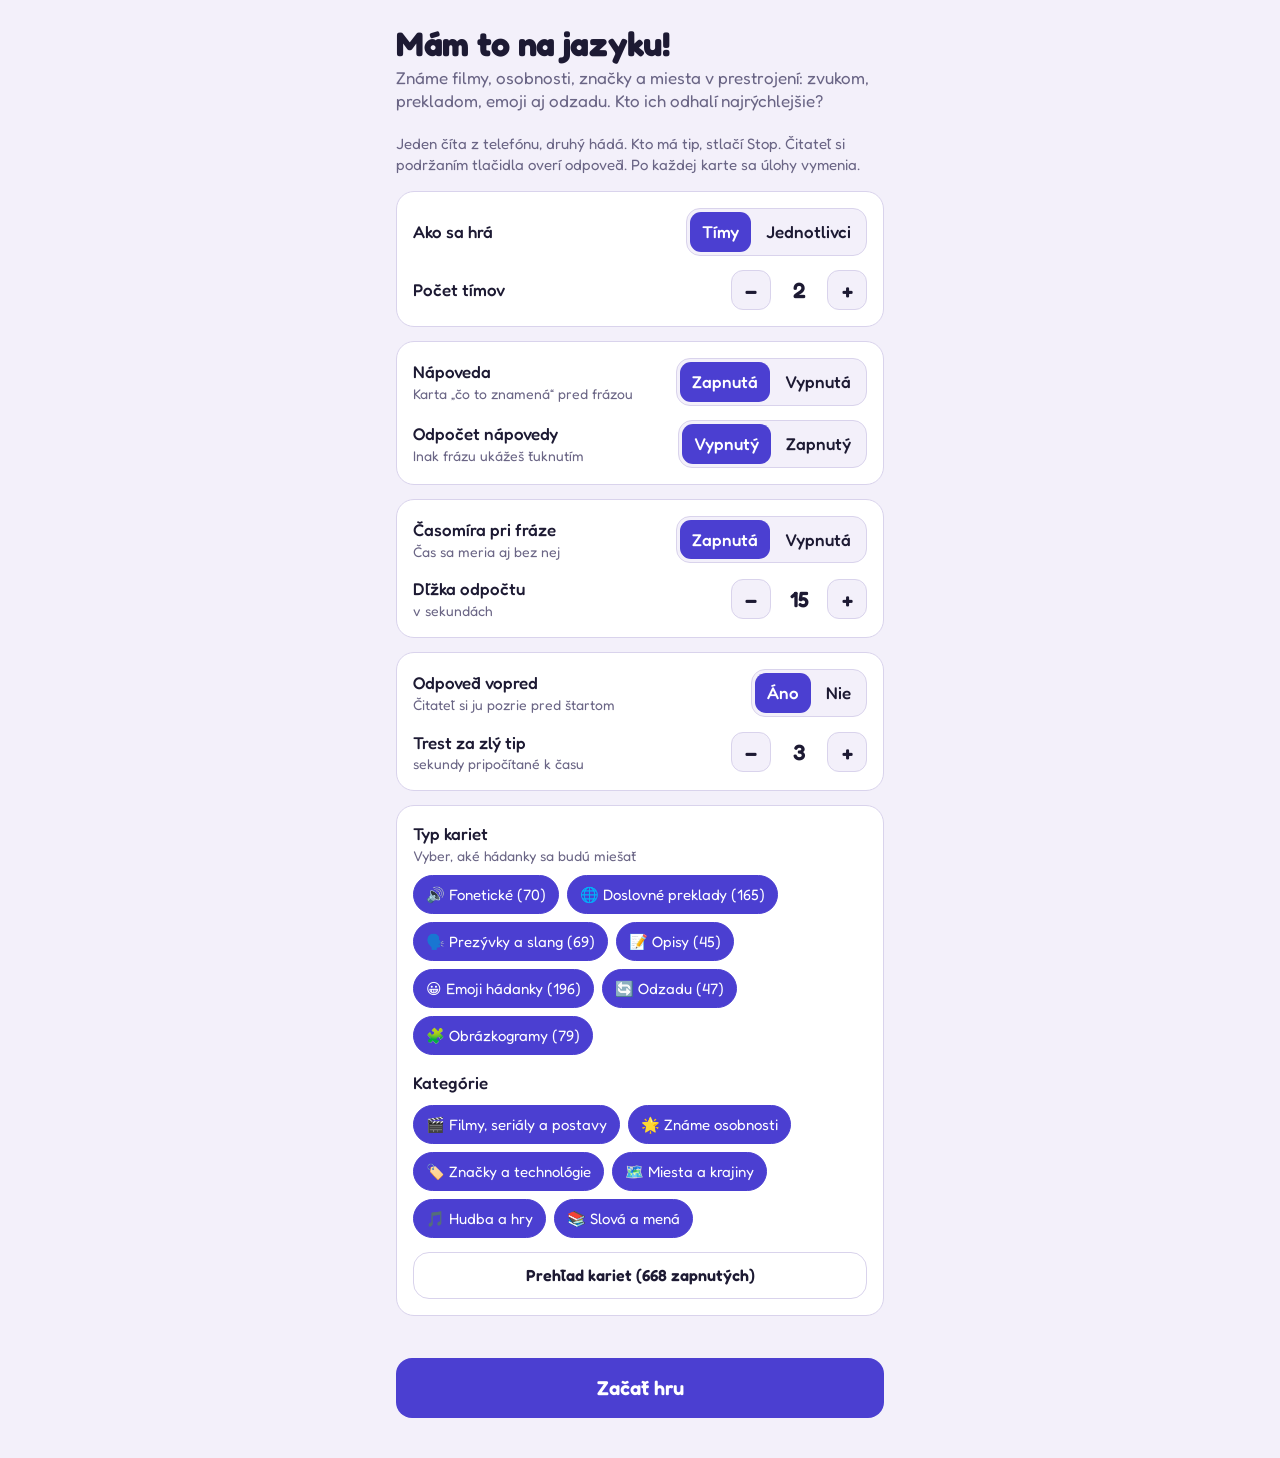
==== index.html @ cf9d7960 "feat: add Mám to na jazyku! party game" ====
<!DOCTYPE html>
<html lang="sk">
<head>
<meta charset="utf-8">
<meta name="viewport" content="width=device-width, initial-scale=1, viewport-fit=cover">
<title>Mám to na jazyku!</title>
<link href="https://fonts.googleapis.com/css2?family=Fredoka:wght@400;500;600;700&display=swap" rel="stylesheet">
<style>
:root{
  --bg:#f3f0fa; --fg:#1d1a33; --muted:#6a6585; --surface:#ffffff; --border:#d9d3ec;
  --accent:#4b3fd1; --accent-fg:#ffffff; --ok:#1fa65a; --bad:#d92d3a;
  --back:#1d1a3d; --hint:#3a4fd6; --phon:#ffd23f; --phon-fg:#2a2200;
  box-sizing:border-box;
  padding-top:env(safe-area-inset-top,0px);
  padding-bottom:env(safe-area-inset-bottom,0px);
  color-scheme:light;
}
@media (prefers-color-scheme: dark){
  :root:not([data-theme="light"]){
    --bg:#12101f; --fg:#efecfb; --muted:#9d97bd; --surface:#1d1a31; --border:#332f52;
    --accent:#8b80ff; --accent-fg:#12101f; --back:#2a2650;
    color-scheme:dark;
  }
}
:root[data-theme="dark"]{
  --bg:#12101f; --fg:#efecfb; --muted:#9d97bd; --surface:#1d1a31; --border:#332f52;
  --accent:#8b80ff; --accent-fg:#12101f; --back:#2a2650;
  color-scheme:dark;
}
html{scroll-padding-top:env(safe-area-inset-top,0px)}
*{box-sizing:border-box;-webkit-tap-highlight-color:transparent}
body{
  margin:0;background:var(--bg);color:var(--fg);
  font-family:"Fredoka","Nunito","Segoe UI",system-ui,-apple-system,sans-serif;
  font-size:17px;line-height:1.4;min-height:100vh;
}
.wrap{max-width:520px;margin:0 auto;padding:18px 16px 40px}
h1{font-size:34px;line-height:1.05;margin:8px 0 4px;font-weight:700;letter-spacing:-.01em}
h2{font-size:22px;margin:0 0 10px;font-weight:600}
p.lead{color:var(--muted);margin:0 0 20px}
.panel{background:var(--surface);border:1px solid var(--border);border-radius:18px;padding:16px;margin-bottom:14px}
.row{display:flex;align-items:center;justify-content:space-between;gap:12px}
.row + .row{margin-top:14px}
.lbl{font-weight:500}
.lbl small{display:block;color:var(--muted);font-weight:400;font-size:14px}
button{font:inherit;color:inherit;cursor:pointer;border:0;background:none}
button:focus-visible,input:focus-visible,select:focus-visible{outline:3px solid var(--accent);outline-offset:2px}
.seg{display:flex;background:var(--bg);border:1px solid var(--border);border-radius:14px;padding:3px;gap:3px;flex:0 0 auto}
.seg button{padding:8px 12px;border-radius:11px;font-weight:500}
.seg button.on{background:var(--accent);color:var(--accent-fg)}
.step{display:flex;align-items:center;gap:6px}
.step button{width:40px;height:40px;border-radius:12px;background:var(--bg);border:1px solid var(--border);font-size:22px;font-weight:600}
.step output{min-width:44px;text-align:center;font-size:22px;font-weight:600}
.chips{display:flex;flex-wrap:wrap;gap:8px;margin-top:10px}
.chip{padding:8px 12px;border-radius:999px;border:1.5px solid var(--border);font-size:15px;background:var(--bg)}
.chip.on{border-color:var(--accent);background:var(--accent);color:var(--accent-fg)}
.btn{display:block;width:100%;padding:16px;border-radius:16px;font-size:20px;font-weight:600;text-align:center}
.btn.primary{background:var(--accent);color:var(--accent-fg)}
.btn.ok{background:var(--ok);color:#fff}
.btn.ghost{background:var(--surface);border:1.5px solid var(--border)}
.btn.small{padding:11px;font-size:16px}
.btn[disabled]{opacity:.4;cursor:not-allowed}
.btn.hold{user-select:none;-webkit-user-select:none;-webkit-touch-callout:none;touch-action:none}
.btn.hold.down{background:var(--fg);color:var(--bg);border-color:var(--fg)}
.stack{display:grid;gap:10px}
.pair{display:grid;grid-template-columns:1fr 1fr;gap:10px}
.rules{color:var(--muted);font-size:15px;margin:0 0 16px}
.msg{color:var(--bad);text-align:center;font-size:15px;min-height:20px;margin:0 0 8px}

.dot{display:grid;place-items:center;border-radius:50%;color:#fff;font-weight:700;flex:0 0 auto}

/* Hra */
.topbar{display:flex;align-items:center;justify-content:space-between;margin-bottom:12px}
.topbar .count{color:var(--muted);font-weight:500}
.topbar .btns{display:flex;gap:8px}
.topbar .btns button,.topbar > button{padding:8px 14px;border-radius:12px;background:var(--surface);border:1px solid var(--border);font-weight:500;font-size:15px}

.turn{display:flex;align-items:center;justify-content:space-between;gap:12px;background:var(--surface);border:1px solid var(--border);border-radius:20px;padding:10px 16px 10px 10px;margin-bottom:12px}
.turn .side{display:flex;align-items:center;gap:12px}
.turn .side .dot{width:62px;height:62px;font-size:34px}
.turn .side .lab{font-size:22px;font-weight:700;line-height:1.1}
.turn .side.r{opacity:.9}
.turn .side.r .dot{width:38px;height:38px;font-size:20px}
.turn .side.r .lab{font-size:15px;font-weight:500;color:var(--muted)}

.stage{perspective:1200px;margin-bottom:14px}
.card{
  position:relative;min-height:340px;border-radius:26px;padding:22px 20px 20px;
  display:flex;flex-direction:column;justify-content:space-between;align-items:center;text-align:center;
  color:#fff;transition:transform .18s ease-in;transform:rotateY(0deg);
  box-shadow:0 14px 34px rgba(30,20,90,.28);user-select:none;-webkit-user-select:none;
}
.card.flipping{transform:rotateY(90deg)}
.card.c-back{background:radial-gradient(circle at 30% 20%,#3a3470 0,var(--back) 62%);cursor:pointer}
.card.c-prep,.card.c-judge{background:var(--back)}
.card.c-hint{background:var(--hint);cursor:pointer}
.card.c-phon{background:var(--phon);color:var(--phon-fg)}
.card.c-red{background:var(--bad)}
.card.c-green{background:var(--ok)}
.card .tag{font-size:16px;font-weight:500;opacity:.9;min-height:24px}
.card .pills{display:flex;flex-wrap:wrap;gap:6px;justify-content:center;margin-bottom:10px}
.card .cat{font-size:15px;font-weight:600;padding:5px 14px;border-radius:99px;background:rgba(255,255,255,.2)}
.card.c-phon .cat{background:rgba(0,0,0,.12)}
.card .cat:empty{display:none}
.card .mid{flex:1;display:flex;flex-direction:column;justify-content:center;gap:10px;width:100%}
.card .main{font-size:clamp(34px,10.5vw,52px);font-weight:700;line-height:1.08;overflow-wrap:anywhere}
.card .main.long{font-size:clamp(24px,7vw,32px);font-weight:600;line-height:1.2}
.card .main.q{font-size:110px;opacity:.5}
.card .sub{font-size:18px;opacity:.9}
.card .tm{width:100%;min-height:58px}
.card .tm .num{font-size:30px;font-weight:700;line-height:1}
.card .tm .bar{height:8px;border-radius:99px;background:rgba(255,255,255,.28);margin-top:8px;overflow:hidden}
.card.c-phon .tm .bar{background:rgba(0,0,0,.15)}
.card .tm .bar i{display:block;height:100%;width:100%;background:currentColor;border-radius:99px}

.peek{position:absolute;inset:0;border-radius:inherit;background:#0e0c1f;color:#fff;display:none;flex-direction:column;align-items:center;justify-content:center;gap:8px;padding:20px;pointer-events:none;z-index:2}
.peek.on{display:flex}
.peek small{opacity:.7;font-size:16px}
.peek b{font-size:clamp(34px,10vw,50px);line-height:1.1;overflow-wrap:anywhere}

.board{display:flex;gap:8px;overflow-x:auto;padding:4px 2px 10px;margin-top:10px}
.pc{flex:0 0 auto;min-width:82px;background:var(--surface);border:2px solid var(--border);border-radius:14px;padding:8px 10px;text-align:center}
.pc.now{border-color:var(--accent)}
.pc .dot{width:30px;height:30px;font-size:16px;margin:0 auto 4px}
.pc span{display:block;font-size:13px;color:var(--muted)}
.hintline{text-align:center;color:var(--muted);margin:0 0 4px;font-size:15px}
.toast{text-align:center;color:var(--muted);font-size:14px;min-height:20px}

/* Výsledky */
.rank{display:flex;align-items:center;gap:12px;padding:12px 0;border-top:1px solid var(--border)}
.rank:first-child{border-top:0}
.rank .pos{width:34px;font-size:24px;text-align:center}
.rank .dot{width:46px;height:46px;font-size:22px}
.rank .info{flex:1}
.rank .info b{font-size:20px}
.rank .info span{display:block;color:var(--muted);font-size:14px}
.rank .big{font-size:22px;font-weight:700}
.log{font-size:15px}
.log div{display:flex;justify-content:space-between;padding:7px 0;border-top:1px solid var(--border);gap:10px}
.log div:first-child{border-top:0}
.log em{font-style:normal;color:var(--muted)}
.empty{color:var(--muted);text-align:center;padding:10px 0}

/* Prehľad kariet */
.cat-h{font-size:19px;font-weight:600;margin:18px 0 8px}
.crow{display:flex;align-items:flex-start;gap:12px;background:var(--surface);border:1px solid var(--border);border-radius:14px;padding:10px 12px;margin-bottom:8px}
.crow.off{opacity:.5}
.crow input[type=checkbox]{width:22px;height:22px;margin-top:4px;accent-color:var(--accent);flex:0 0 auto}
.crow .txt{flex:1;min-width:0}
.crow .txt b{display:block;font-size:18px}
.crow .txt .ans{color:var(--accent);font-weight:600}
.crow .txt small{display:block;color:var(--muted);font-size:14px;line-height:1.3}
.crow .ed{padding:6px 10px;border-radius:10px;border:1px solid var(--border);font-size:14px;flex:0 0 auto}
.eform{flex:1;display:grid;gap:8px}
.eform label{font-size:13px;color:var(--muted);display:grid;gap:3px}
.eform input,.eform select{font:inherit;padding:9px 10px;border-radius:10px;border:1.5px solid var(--border);background:var(--bg);color:var(--fg);width:100%}
.eform .pair button{padding:10px;border-radius:12px;font-weight:600}
.eform .save{background:var(--accent);color:var(--accent-fg)}
.eform .cancel{background:var(--bg);border:1.5px solid var(--border)}

.hidden{display:none!important}
@media (prefers-reduced-motion: reduce){.card{transition:none}}
</style>
</head>
<body>
<div class="wrap">

<!-- NASTAVENIA -->
<section id="setup">
  <h1>Mám to na jazyku!</h1>
  <p class="lead">Známe filmy, osobnosti, značky a miesta v prestrojení: zvukom, prekladom, emoji aj odzadu. Kto ich odhalí najrýchlejšie?</p>
  <p class="rules">Jeden číta z telefónu, druhý hádá. Kto má tip, stlačí Stop. Čitateľ si podržaním tlačidla overí odpoveď. Po každej karte sa úlohy vymenia.</p>

  <div class="panel">
    <div class="row">
      <div class="lbl">Ako sa hrá</div>
      <div class="seg" id="modeSeg">
        <button data-mode="teams" class="on">Tímy</button>
        <button data-mode="solo">Jednotlivci</button>
      </div>
    </div>
    <div class="row">
      <div class="lbl" id="countLbl">Počet tímov</div>
      <div class="step" data-key="n" data-min="2" data-max="12" data-inc="1">
        <button type="button" data-d="-1" aria-label="Menej">−</button><output>2</output><button type="button" data-d="1" aria-label="Viac">+</button>
      </div>
    </div>
  </div>

  <div class="panel">
    <div class="row">
      <div class="lbl">Nápoveda<small>Karta „čo to znamená“ pred frázou</small></div>
      <div class="seg" id="hintsSeg">
        <button data-v="1">Zapnutá</button>
        <button data-v="0">Vypnutá</button>
      </div>
    </div>
    <div class="row" id="hintTimerRow">
      <div class="lbl">Odpočet nápovedy<small>Inak frázu ukážeš ťuknutím</small></div>
      <div class="seg" id="hintSeg">
        <button data-v="0">Vypnutý</button>
        <button data-v="1">Zapnutý</button>
      </div>
    </div>
    <div class="row" id="t1row">
      <div class="lbl">Trvanie nápovedy<small>v sekundách</small></div>
      <div class="step" data-key="t1" data-min="3" data-max="60" data-inc="1">
        <button type="button" data-d="-1" aria-label="Menej">−</button><output>8</output><button type="button" data-d="1" aria-label="Viac">+</button>
      </div>
    </div>
  </div>

  <div class="panel">
    <div class="row">
      <div class="lbl">Časomíra pri fráze<small>Čas sa meria aj bez nej</small></div>
      <div class="seg" id="timerSeg">
        <button data-v="1">Zapnutá</button>
        <button data-v="0">Vypnutá</button>
      </div>
    </div>
    <div class="row" id="t2row">
      <div class="lbl">Dĺžka odpočtu<small>v sekundách</small></div>
      <div class="step" data-key="t2" data-min="3" data-max="90" data-inc="1">
        <button type="button" data-d="-1" aria-label="Menej">−</button><output>15</output><button type="button" data-d="1" aria-label="Viac">+</button>
      </div>
    </div>
  </div>

  <div class="panel">
    <div class="row">
      <div class="lbl">Odpoveď vopred<small>Čitateľ si ju pozrie pred štartom</small></div>
      <div class="seg" id="prevSeg">
        <button data-v="1">Áno</button>
        <button data-v="0">Nie</button>
      </div>
    </div>
    <div class="row">
      <div class="lbl">Trest za zlý tip<small>sekundy pripočítané k času</small></div>
      <div class="step" data-key="pen" data-min="0" data-max="30" data-inc="1">
        <button type="button" data-d="-1" aria-label="Menej">−</button><output>3</output><button type="button" data-d="1" aria-label="Viac">+</button>
      </div>
    </div>
  </div>

  <div class="panel">
    <div class="lbl">Typ kariet<small>Vyber, aké hádanky sa budú miešať</small></div>
    <div class="chips" id="typeChips"></div>
    <div class="lbl" style="margin-top:16px">Kategórie</div>
    <div class="chips" id="catChips"></div>
    <button class="btn ghost small" id="cardsBtn" style="margin-top:14px">Prehľad kariet</button>
  </div>

  <p class="msg" id="startMsg"></p>
  <div class="stack">
    <button class="btn primary" id="startBtn">Začať hru</button>
    <button class="btn ghost hidden" id="resumeBtn">Pokračovať v rozohranej hre</button>
  </div>
</section>

<!-- PREHĽAD KARIET -->
<section id="cards" class="hidden">
  <div class="topbar">
    <h1 style="font-size:30px;margin:0">Karty</h1>
    <button id="cardsBack">Hotovo</button>
  </div>
  <p class="lead" id="cardsLead" style="margin-bottom:12px"></p>
  <div class="pair" style="margin-bottom:6px">
    <button class="btn ghost small" id="allOn">Zapnúť všetky</button>
    <button class="btn ghost small" id="addCard">+ Pridať vlastnú kartu</button>
  </div>
  <button class="btn ghost small hidden" id="restoreBtn" style="margin-bottom:6px">Obnoviť odstránené karty</button>
  <div id="cardList"></div>
</section>

<!-- HRA -->
<section id="game" class="hidden">
  <div class="topbar">
    <div class="count" id="roundCount">Karta 1</div>
    <div class="btns">
      <button id="scoreBtn">Skóre</button>
      <button id="endBtn">Koniec hry</button>
    </div>
  </div>

  <div class="turn" id="turn">
    <div class="side"><div class="dot" id="turnDot">1</div><div class="lab" id="turnLab">Hádá</div></div>
    <div class="side r"><div class="lab" id="readLab">Číta</div><div class="dot" id="readDot">2</div></div>
  </div>

  <div class="stage">
    <div class="card c-back" id="card" role="button" tabindex="0" aria-live="polite">
      <div class="pills"><div class="cat" id="cat"></div><div class="cat" id="typ"></div><div class="cat" id="lng"></div></div>
      <div class="tag" id="tag"></div>
      <div class="mid"><div class="main" id="main"></div><div class="sub" id="sub"></div></div>
      <div class="tm" id="tm"><div class="num" id="num"></div><div class="bar"><i id="bar"></i></div></div>
      <div class="peek" id="peek"><small>Správna odpoveď</small><b id="peekText"></b></div>
    </div>
  </div>
  <div id="actions" class="stack"></div>
  <div class="toast" id="toast"></div>
  <div class="board" id="board"></div>
</section>

<!-- VÝSLEDKY -->
<section id="results" class="hidden">
  <h1>Výsledky</h1>
  <p class="lead" id="resLead"></p>
  <div class="panel">
    <div class="row" style="margin-bottom:6px">
      <div class="lbl">Poradie podľa</div>
      <div class="seg" id="rankSeg">
        <button data-r="best" class="on">Najlepší čas</button>
        <button data-r="count">Počet</button>
      </div>
    </div>
    <div id="rankList"></div>
  </div>
  <div class="panel">
    <h2>Všetky pokusy</h2>
    <div class="log" id="log"></div>
  </div>
  <div class="stack">
    <button class="btn primary" id="backBtn">Späť do hry</button>
    <button class="btn ghost" id="newBtn">Nová hra</button>
  </div>
</section>

</div>

<script>
(function(){
"use strict";

var CATS = [
  {id:"film", name:"🎬 Filmy, seriály a postavy"},
  {id:"osob", name:"🌟 Známe osobnosti"},
  {id:"znac", name:"🏷️ Značky a technológie"},
  {id:"mies", name:"🗺️ Miesta a krajiny"},
  {id:"hud", name:"🎵 Hudba a hry"},
  {id:"slov", name:"📚 Slová a mená"}
];

var TYPES = [
  {id:"fon", icon:"🔊", name:"Fonetické", tag:"Čítaj nahlas, rýchlo za sebou", hintTag:"Čo to znamená"},
  {id:"pre", icon:"🌐", name:"Doslovné preklady", tag:"Doslovný preklad. Aký je originál?", hintTag:"Nápoveda"},
  {id:"sla", icon:"🗣️", name:"Prezývky a slang", tag:"Prezývka alebo slang. Kto alebo čo to je?", hintTag:"Nápoveda"},
  {id:"opi", icon:"📝", name:"Opisy", tag:"Opis. O čom je reč?", hintTag:"Nápoveda"},
  {id:"emo", icon:"😀", name:"Emoji hádanky", tag:"Emoji hádanka. Opíš ich alebo ukáž.", hintTag:"Nápoveda"},
  {id:"rev", icon:"🔄", name:"Odzadu", tag:"Napísané odzadu. Prečítaj to nahlas.", hintTag:"Nápoveda"},
  {id:"reb", icon:"🧩", name:"Obrázkogramy", tag:"Obrázkogram. Poskladaj slovo z obrázkov a písmen.", hintTag:"Nápoveda"}
];
var TYPE_MIX_TAG = "Čítaj nahlas. Zvuk alebo preklad?";
function typeOf(id){ return TYPES.filter(function(t){return t.id===id;})[0]; }
function normTy(a){
  var r = (a||[]).filter(function(id){ return !!typeOf(id); });
  return r.length ? r : ["fon"];
}

var CARDS = [
  {c:"film", p:"Ďura, syr, párky!", h:"Výkrik na Juraja, aby si vzal raňajky.", a:"Jurassic Park"},
  {c:"film", p:"Dedo pľul", h:"Konštatovanie o neslušnom dedkovi.", a:"Deadpool"},
  {c:"film", p:"Chorý pot, hej?", h:"Keď niekto na tréningu znie a vyzerá veľmi zle.", a:"Harry Potter"},
  {c:"film", p:"Starý voz", h:"Ojazdené auto.", a:"Star Wars"},
  {c:"film", p:"Z Kuby, dnu!", h:"Pokyn na colnici pre tovar z Havany.", a:"Scooby-Doo"},
  {c:"film", p:"Termín na to", h:"Keď si musíš nájsť čas v kalendári.", a:"Terminátor"},
  {c:"film", p:"Gejm, ov trón!", h:"Trón, ktorý patrí hráčovi videohier.", a:"Game of Thrones"},
  {c:"film", p:"Doktor, hú!", h:"Lekár, ktorý húka ako sova.", a:"Doctor Who"},
  {c:"osob", p:"Brat pýta", h:"Keď súrodenec žiada peniaze.", a:"Brad Pitt"},
  {c:"osob", p:"Brus, vylis!", h:"Rozkaz v dielni – najprv to zbrús a potom vylisuj.", a:"Bruce Willis"},
  {c:"osob", p:"Kde, tie, pery?", h:"Znepokojená otázka plastického chirurga.", a:"Katy Perry"},
  {c:"osob", p:"Maj kel, džem, sen!", h:"Bizarné ranné prianie.", a:"Michael Jackson"},
  {c:"osob", p:"Lej, ty, gága!", h:"Keď kážeš nalievať, kým ti do toho gága hus.", a:"Lady Gaga"},
  {c:"osob", p:"Šak, noríš!", h:"Hovorové povzbudenie pre potápača.", a:"Chuck Norris"},
  {c:"osob", p:"Jed, šírim!", h:"Zloduch v komikse oznamuje svoj plán.", a:"Ed Sheeran"},
  {c:"osob", p:"Mrak, cukor, breh!", h:"Náhodný zhluk slov o počasí a sladkostiach pri vode.", a:"Mark Zuckerberg"},
  {c:"osob", p:"Tom, krúž!", h:"Rozkaz Tomovi, aby krúžil dookola.", a:"Tom Cruise"},
  {c:"osob", p:"Džim, kari!", h:"Džim varí indické korenie.", a:"Jim Carrey"},
  {c:"osob", p:"Dávid, bek, kam?", h:"Otázka na obrancu Dávida, kam to ide.", a:"David Beckham"},
  {c:"osob", p:"Margo, robí!", h:"Konštatovanie, že Margo niečo robí.", a:"Margot Robbie"},
  {c:"osob", p:"Džejson, štátem!", h:"Džejson vládne celým štátom.", a:"Jason Statham"},
  {c:"osob", p:"Vin, dízl!", h:"Víno zmiešané s naftou.", a:"Vin Diesel"},
  {c:"osob", p:"Húpi, gold, berg!", h:"Skákanie na zlatom kopci.", a:"Whoopi Goldberg"},
  {c:"znac", p:"Iný sto gram", h:"Keď si v lahôdkach pýtaš inú salámu.", a:"Instagram"},
  {c:"znac", p:"Juj, dub!", h:"Zľaknutie sa stromu v lese.", a:"YouTube"},
  {c:"mies", p:"Maja, my!", h:"Výkrik na kamarátku Maju, že sme tu.", a:"Miami"},
  {c:"znac", p:"Voz, cap!", h:"Absurdný prepravný prostriedok na dedine.", a:"WhatsApp"},
  {c:"znac", p:"Vôl, ti, znie!", h:"Gazda upozorňuje na zvuky z maštale.", a:"Walt Disney"},
  {c:"mies", p:"Los, ten, žehlí!", h:"Zviera s parohmi vykonáva domáce práce.", a:"Los Angeles"},
  {c:"znac", p:"Blud, tu!", h:"Konštatovanie, že niekto hovorí nezmysel.", a:"Bluetooth"},
  {c:"znac", p:"Rieď, bôľ!", h:"Archaická rada z lekárne.", a:"Red Bull"},
  {c:"znac", p:"To je tá!", h:"Nadšené zvolanie, keď nájdeš správnu vec.", a:"Toyota"},
  {c:"mies", p:"Vlas, vegán!", h:"Keď upozorníš vegetariána, že má niečo na svetri.", a:"Las Vegas"},
  {c:"znac", p:"Bu, gaťi!", h:"Strašenie niekoho v spodnom prádle.", a:"Bugatti"},
  {c:"znac", p:"Adi, dás!", h:"Otázka na Adiho, či ti niečo dá.", a:"Adidas"},
  {c:"znac", p:"Ema, zón!", h:"Výkrik na Emu, aby sa vrátila do zóny.", a:"Amazon"},
  {c:"znac", p:"Aú, di!", h:"Výkrik bolesti a oslovenie Di.", a:"Audi"},
  {c:"mies", p:"Teks, as!", h:"Kovbojské eso v rukáve.", a:"Texas"},
  {c:"mies", p:"Bruk, lin!", h:"Dlažobná kocka a sladkovodná ryba.", a:"Brooklyn"},
  {c:"znac", p:"Nu, tela!", h:"Povzbudenie pre telo, aby sa pohlo.", a:"Nutella"},
  {c:"znac", p:"Nes, kafé!", h:"Rozkaz priniesť kávu.", a:"Nescafé"},
  {c:"znac", p:"Star, baks!", h:"Slávna hviezda žiada slangové peniaze.", a:"Starbucks"},
  {c:"znac", p:"Hjun, daj!", h:"Rozkaz pre Hjuna, aby niečo podal.", a:"Hyundai"},
  {c:"znac", p:"Disk, kord!", h:"Počítačový disk a krátky meč.", a:"Discord"},
  {c:"znac", p:"Fero, rošé!", h:"Fero si dáva ružové víno.", a:"Ferrero Rocher"},
  {c:"mies", p:"Ken, taký!", h:"Charakteristika Barbiinho priateľa.", a:"Kentucky"},
  {c:"mies", p:"Ten, nesí!", h:"Ukazuješ na človeka, ktorý niečo nesie.", a:"Tennessee"},
  {c:"mies", p:"Ala, bama!", h:"Výkrik na Alu a zvuk nárazu.", a:"Alabama"},
  {c:"mies", p:"Kolo, rádo!", h:"Točíš kolo a robíš to rád.", a:"Colorado"},
  {c:"mies", p:"Ne, vada!", h:"Uisťuješ niekoho: chyba (vada) to nie je.", a:"Nevada"},

  {c:"film", ty:["fon","pre"], p:"Staré gate!", h:"Stará brána, napoly po slovensky a napoly po anglicky.", a:"Stargate"},

  {c:"film", p:"Ex, men!", h:"Takto sa hovorí bývalým mužom.", a:"X-Men"},

  {c:"film", p:"Kasa, de, papel!", h:"Pokladňa z papiera.", a:"La Casa de Papel"},

  {c:"film", p:"Inšpekcia!", h:"Kontrola, ktorú robí inšpektor.", a:"Inception"},

  {c:"film", p:"Vy, plaš!", h:"Rozkaz, aby si niekoho vyplašil.", a:"Whiplash"},

  {c:"osob", p:"Hjú, grant!", h:"Výkrik prekvapenia a finančná podpora.", a:"Hugh Grant"},

  {c:"osob", p:"Kris, rok!", h:"Dýka, ktorá trvá celý rok.", a:"Chris Rock"},

  {c:"osob", p:"Džoni, keš!", h:"Džoni platí v hotovosti.", a:"Johnny Cash"},

  {c:"osob", p:"Ema, stoň!", h:"Rozkaz Eme, aby hlasno stonala.", a:"Emma Stone"},

  {c:"znac", p:"Mak, buk!", h:"Kvet a strom: mak a buk.", a:"MacBook"},

  {c:"znac", p:"Kit, kat!", h:"Tmel a popravca.", a:"KitKat"},

  {c:"znac", ty:["fon","pre"], p:"Rytier, šport!", h:"Rytier, ktorý rád športuje.", a:"Ritter Sport"},

  {c:"znac", ty:["fon","pre"], p:"Staré, link!", h:"Starý odkaz na webe.", a:"Starlink"},

  {c:"mies", p:"Miko, nos!", h:"Nos kamaráta Mika.", a:"Mykonos"},

  {c:"mies", p:"Naj, robí!", h:"Ten najlepší to robí.", a:"Nairobi"},

  {c:"hud", p:"Gang, nám, štýl!", h:"Banda nám dáva štýl.", a:"Gangnam Style"},

  {c:"hud", p:"Depeš, mód!", h:"Telegram v určitom režime.", a:"Depeche Mode"},

  {c:"hud", p:"Led, zepelín!", h:"Zamrznutá vzducholoď.", a:"Led Zeppelin"},

  {c:"hud", p:"Máš, efekt!", h:"Konštatovanie, že máš silný účinok.", a:"Mass Effect"},

  {c:"hud", p:"Skaj, rím!", h:"Umelá koža, ktorá sa rýmuje.", a:"Skyrim"},

  {c:"film", t:"t", p:"Netopierí muž", h:"Hrdina v plášti, ktorý chráni Gotham.", a:"Batman"},
  {c:"film", t:"t", p:"Pavúčí muž", h:"Hrdina v červenomodrom obleku z New Yorku.", a:"Spider-Man"},
  {c:"film", t:"t", p:"Mravčí muž", h:"Marvel hrdina, ktorý sa vie zmenšiť.", a:"Ant-Man"},
  {c:"film", t:"t", p:"Mŕtvy bazén", h:"Zhovorčivý antihrdina v červenom.", a:"Deadpool"},
  {c:"film", t:"t", p:"Rosomák", h:"Mutant s pazúrmi z adamantia.", a:"Wolverine"},
  {c:"film", t:"t", p:"Zelený lampáš", h:"Hrdina z DC s prsteňom sily.", a:"Green Lantern"},
  {c:"film", t:"t", p:"Doktor Čudák", h:"Čarodejník z Marvelu.", a:"Doctor Strange"},
  {c:"film", t:"t", p:"Harry Hrnčiar", h:"Čarodejnícky chlapec s jazvou.", a:"Harry Potter"},
  {c:"film", t:"t", p:"Čmeliak", h:"Riaditeľ školy čarodejníctva.", a:"Dumbledore"},
  {c:"film", t:"t", p:"Žolík", h:"Zloduch z Gothamu s nalíčeným úsmevom.", a:"Joker"},
  {c:"film", t:"t", p:"Matica", h:"Film s červenou a modrou tabletkou.", a:"Matrix"},
  {c:"film", t:"t", p:"Čierne zrkadlo", h:"Seriál o temnej strane technológií.", a:"Black Mirror"},
  {c:"film", t:"t", p:"Cudzie veci", h:"Seriál o dievčati Eleven a mestečku Hawkins.", a:"Stranger Things"},
  {c:"film", t:"t", p:"Chodiaci mŕtvi", h:"Seriál o zombie apokalypse.", a:"The Walking Dead"},
  {c:"film", t:"t", p:"Oranžová je nová čierna", h:"Seriál zo ženskej väznice.", a:"Orange Is the New Black"},
  {c:"film", t:"t", p:"Radšej zavolaj Saulovi", h:"Seriál o právnikovi z Albuquerque.", a:"Better Call Saul"},
  {c:"film", t:"t", p:"Obleky", h:"Seriál o právnikoch v New Yorku.", a:"Suits"},
  {c:"film", t:"t", p:"Západný svet", h:"Seriál o robotoch v zábavnom parku.", a:"Westworld"},
  {c:"film", t:"t", p:"Domovina", h:"Špionážny seriál s Carrie.", a:"Homeland"},
  {c:"film", t:"t", p:"Kalmárova hra", h:"Kórejský seriál o hre o život.", a:"Squid Game"},
  {c:"film", t:"t", p:"Dom z kariet", h:"Politický seriál s Kevinom Spaceym.", a:"House of Cards"},
  {c:"film", t:"t", p:"Pán Robot", h:"Seriál o hackerovi.", a:"Mr. Robot"},
  {c:"film", t:"t", p:"Zomri tvrdo", h:"Akčná klasika s Bruceom Willisom.", a:"Die Hard"},
  {c:"film", t:"t", p:"Zabi Billa", h:"Tarantinova pomsta nevesty.", a:"Kill Bill"},
  {c:"film", t:"t", p:"Neslávni bastardi", h:"Tarantinova vojnová komédia.", a:"Inglourious Basterds"},
  {c:"film", t:"t", p:"Psy z nádrže", h:"Tarantinov debut o lupičoch.", a:"Reservoir Dogs"},
  {c:"film", t:"t", p:"Zlatý prst", h:"Bondovka so Seanom Connerym.", a:"Goldfinger"},
  {c:"film", t:"t", p:"Kráľovské kasíno", h:"Bondovka s pokrovou hrou.", a:"Casino Royale"},
  {c:"film", t:"t", p:"Pád z oblohy", h:"Bondovka s titulnou piesňou od Adele.", a:"Skyfall"},
  {c:"film", t:"t", p:"Špinavý tanec", h:"Romantický film o tanci v lete 1963.", a:"Dirty Dancing"},
  {c:"film", t:"t", p:"Statočné srdce", h:"Mel Gibson ako škótsky bojovník.", a:"Braveheart"},
  {c:"film", t:"t", p:"Hviezdna cesta", h:"Sci-fi s Kirkom a Spockom.", a:"Star Trek"},

  {c:"osob", t:"t", p:"Ema Kameň", h:"Herečka, ktorá hrala Cruellu.", a:"Emma Stone"},
  {c:"osob", t:"t", p:"Krajčír Rýchly", h:"Speváčka s turné Eras Tour.", a:"Taylor Swift"},
  {c:"osob", t:"t", p:"Kocka ľadu", h:"Raper pôvodom z N.W.A.", a:"Ice Cube"},
  {c:"osob", t:"t", p:"Vanilkový ľad", h:"Raper s hitom Ice Ice Baby.", a:"Vanilla Ice"},
  {c:"osob", t:"t", p:"Žihadlo", h:"Spevák, bývalý frontman skupiny The Police.", a:"Sting"},
  {c:"osob", t:"t", p:"Mäsový bochník", h:"Rockový spevák z Bat Out of Hell.", a:"Meat Loaf"},
  {c:"osob", t:"t", p:"Will Kováč", h:"Herec z filmu Muži v čiernom.", a:"Will Smith"},
  {c:"osob", t:"t", p:"Harrison Brod", h:"Herec, ktorý hral Indianu Jonesa.", a:"Harrison Ford"},
  {c:"osob", t:"t", p:"Gerard Komorník", h:"Herec, ktorý kričal „Toto je Sparta!“", a:"Gerard Butler"},
  {c:"osob", t:"t", p:"Kevin Slanina", h:"Herec z filmu Footloose.", a:"Kevin Bacon"},
  {c:"osob", t:"t", p:"Halle Bobuľa", h:"Herečka, ktorá hrala Catwoman.", a:"Halle Berry"},
  {c:"osob", t:"t", p:"Bradley Debnár", h:"Herec z Kocoviny vo Vegas.", a:"Bradley Cooper"},
  {c:"osob", t:"t", p:"Ryan Húsatko", h:"Herec z filmu La La Land.", a:"Ryan Gosling"},
  {c:"osob", t:"t", p:"Šon Fazuľa", h:"Herec, ktorý hral Boromira.", a:"Sean Bean"},
  {c:"osob", t:"t", p:"Elijah Les", h:"Herec, ktorý hral Froda.", a:"Elijah Wood"},
  {c:"osob", t:"t", p:"Mark Dva", h:"Autor Toma Sawyera.", a:"Mark Twain"},
  {c:"osob", t:"t", p:"Freddie Ortuť", h:"Spevák skupiny Queen.", a:"Freddie Mercury"},
  {c:"osob", t:"t", p:"Ariana Veľká", h:"Speváčka s vysokým copom.", a:"Ariana Grande"},
  {c:"osob", t:"t", p:"Steve Práce", h:"Zakladateľ Applu.", a:"Steve Jobs"},
  {c:"osob", t:"t", p:"Bill Brány", h:"Zakladateľ Microsoftu.", a:"Bill Gates"},
  {c:"osob", t:"t", p:"Mark Cukrový vrch", h:"Zakladateľ Facebooku.", a:"Mark Zuckerberg"},
  {c:"osob", t:"t", p:"Elon Pižmo", h:"Šéf Tesly a SpaceX.", a:"Elon Musk"},
  {c:"osob", t:"t", p:"Larry Strana", h:"Spoluzakladateľ Googlu.", a:"Larry Page"},
  {c:"osob", t:"t", p:"Tim Kuchár", h:"Šéf Applu po Jobsovi.", a:"Tim Cook"},
  {c:"osob", t:"t", p:"Tiger Lesy", h:"Golfista, ktorý vyhral množstvo majstrovstiev.", a:"Tiger Woods"},
  {c:"osob", t:"t", p:"Usain Skrutka", h:"Najrýchlejší šprintér sveta.", a:"Usain Bolt"},
  {c:"osob", t:"t", p:"Trasúci kopijou", h:"Autor Hamleta.", a:"William Shakespeare"},
  {c:"osob", t:"t", p:"Justin Drevené jazero", h:"Spevák, bývalý člen skupiny NSYNC.", a:"Justin Timberlake"},

  {c:"znac", t:"t", p:"Hviezdny odkaz", h:"Satelitný internet od SpaceX.", a:"Starlink"},
  {c:"znac", t:"t", p:"Modrý zub", h:"Bezdrôtová technológia na slúchadlá.", a:"Bluetooth"},
  {c:"znac", t:"t", p:"Kniha tvárí", h:"Sociálna sieť od Marka Zuckerberga.", a:"Facebook"},
  {c:"znac", t:"t", p:"Čvirikanie", h:"Sociálna sieť s krátkymi príspevkami.", a:"Twitter"},
  {c:"znac", t:"t", p:"Okná", h:"Operačný systém od Microsoftu.", a:"Windows"},
  {c:"znac", t:"t", p:"Mikromäkký", h:"Softvérový gigant z Redmondu.", a:"Microsoft"},
  {c:"znac", t:"t", p:"Silný bod", h:"Program na prezentácie.", a:"PowerPoint"},
  {c:"znac", t:"t", p:"Výhľad", h:"E-mailový klient od Microsoftu.", a:"Outlook"},
  {c:"znac", t:"t", p:"Ohnivá líška", h:"Webový prehliadač.", a:"Firefox"},
  {c:"znac", t:"t", p:"Čierna ostružina", h:"Mobil s fyzickou klávesnicou.", a:"BlackBerry"},
  {c:"znac", t:"t", p:"Pusti škatuľu", h:"Cloudové úložisko.", a:"Dropbox"},
  {c:"znac", t:"t", p:"Rýchla encyklopédia", h:"Voľná internetová encyklopédia.", a:"Wikipedia"},
  {c:"znac", t:"t", p:"Pripni záujem", h:"Sieť s nástenkami nápadov.", a:"Pinterest"},
  {c:"znac", t:"t", p:"Nafukovacia posteľ a raňajky", h:"Platforma na prenájom ubytovania.", a:"Airbnb"},
  {c:"znac", t:"t", p:"Tri hviezdy", h:"Kórejský výrobca telefónov.", a:"Samsung"},
  {c:"znac", t:"t", p:"Tri diamanty", h:"Japonský koncern, autá aj elektronika.", a:"Mitsubishi"},
  {c:"znac", t:"t", p:"Ľudové auto", h:"Nemecká automobilka.", a:"Volkswagen"},
  {c:"znac", t:"t", p:"Škriatok", h:"Citrónová limonáda.", a:"Sprite"},
  {c:"znac", t:"t", p:"Horská rosa", h:"Zelený sýtený nápoj.", a:"Mountain Dew"},
  {c:"znac", t:"t", p:"Doktor Korenie", h:"Americký sýtený nápoj.", a:"Dr Pepper"},
  {c:"znac", t:"t", p:"Kuželky", h:"Farebné žuvacie cukríky.", a:"Skittles"},
  {c:"znac", t:"t", p:"Kráľ hamburgerov", h:"Reťazec rýchleho občerstvenia.", a:"Burger King"},
  {c:"znac", t:"t", p:"Chata s pizzou", h:"Reťazec pizzérií.", a:"Pizza Hut"},
  {c:"znac", t:"t", p:"Kentucky vyprážané kura", h:"Reťazec s kuracími krídelkami.", a:"KFC"},
  {c:"znac", t:"t", p:"Zlaté oblúky", h:"Žlté M na reštauráciách.", a:"McDonald's"},

  {c:"hud", t:"t", p:"Valiace sa kamene", h:"Kapela s Mickom Jaggerom.", a:"Rolling Stones"},
  {c:"hud", t:"t", p:"Chrobáky", h:"Kapela z Liverpoolu.", a:"The Beatles"},
  {c:"hud", t:"t", p:"Zbrane a ruže", h:"Rocková kapela s Axlom Roseom.", a:"Guns N' Roses"},
  {c:"hud", t:"t", p:"Zelený deň", h:"Punková kapela z Kalifornie.", a:"Green Day"},
  {c:"hud", t:"t", p:"Železná panna", h:"Heavy metalová kapela s maskotom Eddiem.", a:"Iron Maiden"},
  {c:"hud", t:"t", p:"Hlboká fialová", h:"Rocková kapela s hitom Smoke on the Water.", a:"Deep Purple"},
  {c:"hud", t:"t", p:"Predstav si draky", h:"Kapela s hitom Believer.", a:"Imagine Dragons"},
  {c:"hud", t:"t", p:"Arktické opice", h:"Britská indie kapela.", a:"Arctic Monkeys"},
  {c:"hud", t:"t", p:"Červené pálivé čili papričky", h:"Kapela s Anthonym Kiedisom.", a:"Red Hot Chili Peppers"},
  {c:"hud", t:"t", p:"Gaštanová päťka", h:"Kapela Adama Levinea.", a:"Maroon 5"},
  {c:"hud", t:"t", p:"Elektráreň", h:"Nemecká priekopnícka elektronická skupina.", a:"Kraftwerk"},
  {c:"hud", t:"t", p:"Tresk!", h:"Duo George Michael a Andrew Ridgeley.", a:"Wham!"},
  {c:"hud", t:"t", p:"Studená hra", h:"Kapela Chrisa Martina.", a:"Coldplay"},
  {c:"hud", t:"t", p:"Baníkovo remeslo", h:"Kockatá hra o ťažbe a stavaní.", a:"Minecraft"},
  {c:"hud", t:"t", p:"Medzi nami", h:"Hra o podvodníkovi na vesmírnej lodi.", a:"Among Us"},
  {c:"hud", t:"t", p:"Nočná pevnosť", h:"Battle royale s tancovaním a stavaním.", a:"Fortnite"},
  {c:"hud", t:"t", p:"Polčas rozpadu", h:"Hra s Gordonom Freemanom a páčidlom.", a:"Half-Life"},
  {c:"hud", t:"t", p:"Protiúder", h:"Strieľačka teroristov proti protiteroristom.", a:"Counter-Strike"},
  {c:"hud", t:"t", p:"Spad", h:"Postapokalyptická hra s Vault-Boyom.", a:"Fallout"},
  {c:"hud", t:"t", p:"Mŕtvy priestor", h:"Vesmírny horor s inžinierom Isaacom.", a:"Dead Space"},
  {c:"hud", t:"t", p:"Veľká krádež auta", h:"Hra o gangstroch v Los Santos.", a:"Grand Theft Auto"},
  {c:"hud", t:"t", p:"Vierovyznanie vraha", h:"Hra o asasínoch a templároch.", a:"Assassin's Creed"},
  {c:"hud", t:"t", p:"Okrádač hrobov", h:"Hra s archeologičkou Larou.", a:"Tomb Raider"},
  {c:"hud", t:"t", p:"Obyvateľ zla", h:"Zombie horor od Capcomu.", a:"Resident Evil"},
  {c:"hud", t:"t", p:"Tichý kopec", h:"Horor s hmlou a Pyramid Headom.", a:"Silent Hill"},
  {c:"hud", t:"t", p:"Smrteľný súboj", h:"Bojovka so Scorpionom a Sub-Zero.", a:"Mortal Kombat"},
  {c:"hud", t:"t", p:"Rozdrvenie cukríkov", h:"Mobilná hra s farebnými sladkosťami.", a:"Candy Crush"},
  {c:"hud", t:"t", p:"Zrážka klanov", h:"Mobilná hra o stavaní dediny.", a:"Clash of Clans"},
  {c:"hud", t:"t", p:"Svet vojnového remesla", h:"Online RPG s Azerothom.", a:"World of Warcraft"},
  {c:"hud", t:"t", p:"Vreckové príšery", h:"Hra, kde chytáš tvory do guľôčok.", a:"Pokémon"},
  {c:"hud", t:"t", p:"Vesmírni votrelci", h:"Retro arkáda so strieľaním na votrelcov.", a:"Space Invaders"},

  {c:"mies", t:"t", p:"Anjeli", h:"Mesto v Kalifornii.", a:"Los Angeles"},
  {c:"mies", t:"t", p:"Úrodné lúky", h:"Mesto hazardu v Nevade.", a:"Las Vegas"},
  {c:"mies", t:"t", p:"Svätý František", h:"Mesto s mostom Golden Gate.", a:"San Francisco"},
  {c:"mies", t:"t", p:"Januárová rieka", h:"Brazílske mesto so sochou Krista.", a:"Rio de Janeiro"},
  {c:"mies", t:"t", p:"Dobré vzduchy", h:"Hlavné mesto Argentíny.", a:"Buenos Aires"},
  {c:"mies", t:"t", p:"Bohaté pobrežie", h:"Krajina v Strednej Amerike.", a:"Kostarika"},
  {c:"mies", t:"t", p:"Bohatý prístav", h:"Karibský ostrov patriaci USA.", a:"Portoriko"},
  {c:"mies", t:"t", p:"Spasiteľ", h:"Najmenšia krajina Strednej Ameriky.", a:"Salvádor"},
  {c:"mies", t:"t", p:"Levie pohorie", h:"Krajina v západnej Afrike.", a:"Sierra Leone"},
  {c:"mies", t:"t", p:"Zelená zem", h:"Ostrov, ktorý patrí Dánsku.", a:"Grónsko"},
  {c:"mies", t:"t", p:"Ľadová zem", h:"Ostrovná krajina so sopkami a gejzírmi.", a:"Island"},
  {c:"mies", t:"t", p:"Južná zem", h:"Kontinent s kengurami.", a:"Austrália"},
  {c:"mies", t:"t", p:"Cezmínový les", h:"Štvrť filmového priemyslu v Los Angeles.", a:"Hollywood"},
  {c:"mies", t:"t", p:"Veľké jablko", h:"Prezývka najľudnatejšieho mesta USA.", a:"New York"},
  {c:"mies", t:"t", p:"Múrová ulica", h:"Finančné centrum New Yorku.", a:"Wall Street"},
  {c:"mies", t:"t", p:"Široká cesta", h:"Ulica s divadlami v New Yorku.", a:"Broadway"},
  {c:"mies", t:"t", p:"Žltý kameň", h:"Najstarší národný park USA.", a:"Yellowstone"},
  {c:"mies", t:"t", p:"Západný kláštor", h:"Londýnske opátstvo pri parlamente.", a:"Westminster"},
  {c:"mies", t:"t", p:"Naša Pani", h:"Katedrála v Paríži.", a:"Notre-Dame"},
  {c:"mies", t:"t", p:"Červený mlyn", h:"Parížsky kabaret.", a:"Moulin Rouge"},
  {c:"mies", t:"t", p:"Biela hora", h:"Najvyšší vrch Álp.", a:"Mont Blanc"},
  {c:"mies", t:"t", p:"Azúrové pobrežie", h:"Francúzska riviéra.", a:"Côte d'Azur"},
  {c:"mies", t:"t", p:"Nový labutí kameň", h:"Bavorský rozprávkový zámok.", a:"Neuschwanstein"},
  {c:"mies", t:"t", p:"Krásna studnia", h:"Cisársky zámok vo Viedni.", a:"Schönbrunn"},
  {c:"mies", t:"t", p:"Svätá múdrosť", h:"Istanbulský chrám a múzeum.", a:"Hagia Sophia"},
  {c:"mies", t:"t", p:"Svätá rodina", h:"Gaudího nedokončená bazilika v Barcelone.", a:"Sagrada Família"},
  {c:"mies", t:"t", p:"Zasnežené pohorie", h:"Španielske pohorie s lyžovaním.", a:"Sierra Nevada"},
  {c:"mies", t:"t", p:"Slnečné pobrežie", h:"Španielske letovisko pri Malage.", a:"Costa del Sol"},
  {c:"mies", t:"t", p:"Karlov vrch", h:"Mesto s kasínom a Formulou 1.", a:"Monte Carlo"},
  {c:"mies", t:"t", p:"Levie mesto", h:"Mestský štát v juhovýchodnej Ázii.", a:"Singapur"},
  {c:"mies", t:"t", p:"Voňavý prístav", h:"Bývalá britská kolónia v Číne.", a:"Hongkong"},
  {c:"mies", t:"t", p:"Východná metropola", h:"Hlavné mesto Japonska.", a:"Tokio"},
  {c:"mies", t:"t", p:"Severná metropola", h:"Hlavné mesto Číny.", a:"Peking"},
  {c:"mies", t:"t", p:"Nad morom", h:"Najväčšie čínske mesto na pobreží.", a:"Šanghaj"},
  {c:"mies", t:"t", p:"Malé Benátky", h:"Juhoamerická krajina s vodopádom Angel.", a:"Venezuela"},
  {c:"mies", t:"t", p:"Strieborná zem", h:"Krajina tanga a Messiho.", a:"Argentína"},
  {c:"mies", t:"t", p:"Rovník", h:"Juhoamerická krajina s Galapágami.", a:"Ekvádor"},
  {c:"mies", t:"t", p:"Plytké more", h:"Karibské súostrovie.", a:"Bahamy"},
  {c:"mies", t:"t", p:"Bradatí", h:"Karibský ostrov, domov Rihanny.", a:"Barbados"},
  {c:"mies", t:"t", p:"Kvetnatá", h:"Slnečný štát s Disney Worldom.", a:"Florida"},
  {c:"mies", t:"t", p:"Zem čistých", h:"Krajina v južnej Ázii.", a:"Pakistan"},
  {c:"mies", t:"t", p:"Pennove lesy", h:"Americký štát s Philadelphiou.", a:"Pennsylvania"},
  {c:"mies", t:"t", p:"Mariina zem", h:"Americký štát pri Chesapeake.", a:"Maryland"},
  {c:"mies", t:"t", p:"Panenská", h:"Americký štát pomenovaný po anglickej kráľovnej.", a:"Virginia"},
  {c:"mies", t:"t", p:"Zelený mys", h:"Súostrovie pri Afrike.", a:"Kapverdy"},
  {c:"mies", t:"t", p:"Žiarivý ostrov", h:"Ostrov pri Indii.", a:"Srí Lanka"},

  {c:"znac", ty:["sla"], p:"Mekáč", h:"Reštaurácia, začína na M.", a:"McDonald's"},
  {c:"znac", ty:["sla"], p:"Kefíčko", h:"Reštaurácia, začína na K.", a:"KFC"},
  {c:"znac", ty:["sla"], p:"Fejs", h:"Sociálna sieť, začína na F.", a:"Facebook"},
  {c:"znac", ty:["sla"], p:"Insta", h:"Sociálna sieť, začína na I.", a:"Instagram"},
  {c:"znac", ty:["sla"], p:"Plejko", h:"Herná konzola, začína na P.", a:"PlayStation"},
  {c:"znac", ty:["sla"], p:"Kaufko", h:"Obchod, začína na K.", a:"Kaufland"},
  {c:"znac", ty:["sla"], p:"Bavorák", h:"Auto, začína na B.", a:"BMW"},
  {c:"znac", ty:["sla"], p:"Meďák", h:"Auto, začína na M.", a:"Mercedes"},
  {c:"znac", ty:["sla"], p:"Oktávka", h:"Auto, začína na Š.", a:"Škoda Octavia"},
  {c:"znac", ty:["sla"], p:"Chrobák", h:"Auto, začína na V.", a:"Volkswagen Beetle"},
  {c:"znac", ty:["sla"], p:"Kačica", h:"Auto, začína na C.", a:"Citroën 2CV"},
  {c:"znac", ty:["sla"], p:"Harlejka", h:"Motorka, začína na H.", a:"Harley-Davidson"},
  {c:"znac", ty:["sla"], p:"Nahryznuté jablko", h:"Značka, začína na A.", a:"Apple"},
  {c:"znac", ty:["sla"], p:"Modrý vtáčik", h:"Sociálna sieť, začína na T.", a:"Twitter"},
  {c:"osob", ty:["sla"], p:"Kráľ popu", h:"Spevák, začína na M.", a:"Michael Jackson"},
  {c:"osob", ty:["sla"], p:"Kráľ rokenrolu", h:"Spevák, začína na E.", a:"Elvis Presley"},
  {c:"osob", ty:["sla"], p:"Arnie", h:"Herec, začína na A.", a:"Arnold Schwarzenegger"},
  {c:"osob", ty:["sla"], p:"Skala", h:"Herec, začína na D.", a:"Dwayne Johnson"},
  {c:"osob", ty:["sla"], p:"Boss", h:"Spevák, začína na B.", a:"Bruce Springsteen"},
  {c:"osob", ty:["sla"], p:"Slim Shady", h:"Raper, začína na E.", a:"Eminem"},
  {c:"osob", ty:["sla"], p:"CR7", h:"Futbalista, začína na C.", a:"Cristiano Ronaldo"},
  {c:"osob", ty:["sla"], p:"Blcha", h:"Futbalista, začína na L.", a:"Lionel Messi"},
  {c:"osob", ty:["sla"], p:"Božia ruka", h:"Futbalista, začína na D.", a:"Diego Maradona"},
  {c:"osob", ty:["sla"], p:"Železný Mike", h:"Boxer, začína na M.", a:"Mike Tyson"},
  {c:"osob", ty:["sla"], p:"Jeho vzdušnosť", h:"Basketbalista, začína na M.", a:"Michael Jordan"},
  {c:"osob", ty:["sla"], p:"Čierna mamba", h:"Basketbalista, začína na K.", a:"Kobe Bryant"},
  {c:"osob", ty:["sla"], p:"Kráľ James", h:"Basketbalista, začína na L.", a:"LeBron James"},
  {c:"osob", ty:["sla"], p:"Ibra", h:"Futbalista, začína na Z.", a:"Zlatan Ibrahimović"},
  {c:"osob", ty:["sla"], p:"Železná lady", h:"Politička, začína na M.", a:"Margaret Thatcher"},
  {c:"osob", ty:["sla"], p:"Kráľovná popu", h:"Speváčka, začína na M.", a:"Madonna"},
  {c:"osob", ty:["sla"], p:"Princ temnôt", h:"Spevák, začína na O.", a:"Ozzy Osbourne"},
  {c:"osob", ty:["sla"], p:"Queen B", h:"Speváčka, začína na B.", a:"Beyoncé"},
  {c:"osob", ty:["sla"], p:"RiRi", h:"Speváčka, začína na R.", a:"Rihanna"},
  {c:"osob", ty:["sla"], p:"J.Lo", h:"Speváčka, začína na J.", a:"Jennifer Lopez"},
  {c:"osob", ty:["sla"], p:"Schumi", h:"Pretekár, začína na M.", a:"Michael Schumacher"},
  {c:"osob", ty:["sla"], p:"Kaiser", h:"Futbalista, začína na F.", a:"Franz Beckenbauer"},
  {c:"film", ty:["sla"], p:"Agent 007", h:"Filmová postava, začína na J.", a:"James Bond"},
  {c:"film", ty:["sla"], p:"Muž z ocele", h:"Superhrdina, začína na S.", a:"Superman"},
  {c:"film", ty:["sla"], p:"Temný rytier", h:"Superhrdina, začína na B.", a:"Batman"},
  {c:"film", ty:["sla"], p:"Chlapec, ktorý prežil", h:"Filmová postava, začína na H.", a:"Harry Potter"},
  {c:"film", ty:["sla"], p:"Ten, koho neslobodno menovať", h:"Filmová postava, začína na V.", a:"Voldemort"},
  {c:"film", ty:["sla"], p:"Matka drakov", h:"Seriálová postava, začína na D.", a:"Daenerys Targaryen"},
  {c:"film", ty:["sla"], p:"Kapitán Čiernej perly", h:"Filmová postava, začína na J.", a:"Jack Sparrow"},
  {c:"film", ty:["sla"], p:"Priateľský sused", h:"Superhrdina, začína na S.", a:"Spider-Man"},
  {c:"film", ty:["sla"], p:"Heisenberg", h:"Seriálová postava, začína na W.", a:"Walter White"},
  {c:"film", ty:["sla"], p:"Boh hromu", h:"Superhrdina, začína na T.", a:"Thor"},
  {c:"mies", ty:["sla"], p:"Mesto hriechu", h:"Mesto, začína na L.", a:"Las Vegas"},
  {c:"mies", ty:["sla"], p:"Večné mesto", h:"Mesto, začína na R.", a:"Rím"},
  {c:"mies", ty:["sla"], p:"Mesto svetiel", h:"Mesto, začína na P.", a:"Paríž"},
  {c:"mies", ty:["sla"], p:"Stovežatá", h:"Mesto, začína na P.", a:"Praha"},
  {c:"mies", ty:["sla"], p:"Krásavica na Dunaji", h:"Mesto, začína na B.", a:"Bratislava"},
  {c:"mies", ty:["sla"], p:"Krajina vychádzajúceho slnka", h:"Krajina, začína na J.", a:"Japonsko"},
  {c:"mies", ty:["sla"], p:"Zelený ostrov", h:"Krajina, začína na Í.", a:"Írsko"},
  {c:"mies", ty:["sla"], p:"Krajina tisícich jazier", h:"Krajina, začína na F.", a:"Fínsko"},
  {c:"mies", ty:["sla"], p:"Čižma", h:"Krajina, začína na T.", a:"Taliansko"},
  {c:"mies", ty:["sla"], p:"Krajina javorového listu", h:"Krajina, začína na K.", a:"Kanada"},
  {c:"mies", ty:["sla"], p:"Ríša stredu", h:"Krajina, začína na Č.", a:"Čína"},
  {c:"mies", ty:["sla"], p:"Strecha sveta", h:"Územie, začína na T.", a:"Tibet"},
  {c:"mies", ty:["sla"], p:"Čierny kontinent", h:"Kontinent, začína na A.", a:"Afrika"},
  {c:"mies", ty:["sla"], p:"Krajina tulipánov", h:"Krajina, začína na H.", a:"Holandsko"},
  {c:"mies", ty:["sla"], p:"Mesto anjelov", h:"Mesto, začína na L.", a:"Los Angeles"},
  {c:"hud", ty:["sla"], p:"Liverpoolska štvorka", h:"Kapela, začína na B.", a:"The Beatles"},
  {c:"hud", ty:["sla"], p:"Depešáci", h:"Kapela, začína na D.", a:"Depeche Mode"},
  {c:"hud", ty:["sla"], p:"Stouni", h:"Kapela, začína na R.", a:"Rolling Stones"},
  {c:"hud", ty:["sla"], p:"Metla", h:"Kapela, začína na M.", a:"Metallica"},
  {c:"hud", ty:["sla"], p:"Céeska", h:"Hra, začína na C.", a:"Counter-Strike"},
  {c:"hud", ty:["sla"], p:"Géteáčko", h:"Hra, začína na G.", a:"Grand Theft Auto"},
  {c:"hud", ty:["sla"], p:"WoWko", h:"Hra, začína na W.", a:"World of Warcraft"},
  {c:"hud", ty:["sla"], p:"LoLko", h:"Hra, začína na L.", a:"League of Legends"},

  {c:"film", ty:["opi"], p:"Žltá huba v nohaviciach, ktorá býva v ananáse pod morom.", h:"Rozprávka, začína na S.", a:"SpongeBob"},
  {c:"film", ty:["opi"], p:"Zelený zlobor, ktorý žije v močiari s ukecaným somárom.", h:"Rozprávka, začína na S.", a:"Shrek"},
  {c:"film", ty:["opi"], p:"Loď, ktorá sa na prvej plavbe zrazila s ľadovcom.", h:"Film, začína na T.", a:"Titanic"},
  {c:"film", ty:["opi"], p:"Chlapec ostane cez Vianoce bez rodiny a bráni dom pred dvoma zlodejmi.", h:"Film, začína na S.", a:"Sám doma"},
  {c:"film", ty:["opi"], p:"Rybí otec hľadá cez celý oceán strateného syna.", h:"Rozprávka, začína na H.", a:"Hľadá sa Nemo"},
  {c:"film", ty:["opi"], p:"Štyria chlapi lovia v New Yorku strašidlá.", h:"Film, začína na K.", a:"Krotitelia duchov"},
  {c:"film", ty:["opi"], p:"Učiteľ chémie začne variť drogy.", h:"Seriál, začína na B.", a:"Breaking Bad"},
  {c:"film", ty:["opi"], p:"Šiesti kamaráti vysedávajú v kaviarni Central Perk.", h:"Seriál, začína na P.", a:"Priatelia"},
  {c:"film", ty:["opi"], p:"Žltá rodina zo Springfieldu.", h:"Seriál, začína na S.", a:"Simpsonovci"},
  {c:"film", ty:["opi"], p:"Malý tvor nesie šperk do sopky.", h:"Film, začína na P.", a:"Pán prsteňov"},
  {c:"film", ty:["opi"], p:"Archeológ s klobúkom a bičom.", h:"Film, začína na I.", a:"Indiana Jones"},
  {c:"film", ty:["opi"], p:"Stroj z budúcnosti prišiel zabiť matku budúceho vodcu.", h:"Film, začína na T.", a:"Terminátor"},
  {c:"film", ty:["opi"], p:"Miliardár v kovovom obleku s reaktorom v hrudi.", h:"Superhrdina, začína na I.", a:"Iron Man"},
  {c:"film", ty:["opi"], p:"Pravekí jašteri ožijú v zábavnom areáli.", h:"Film, začína na J.", a:"Jurský park"},
  {c:"film", ty:["opi"], p:"Muž sedí na lavičke s bonboniérou a rozpráva svoj život.", h:"Film, začína na F.", a:"Forrest Gump"},
  {c:"osob", ty:["opi"], p:"Rakúsky kulturista, ktorý bol guvernérom Kalifornie.", h:"Herec, začína na A.", a:"Arnold Schwarzenegger"},
  {c:"osob", ty:["opi"], p:"Spevák v bielej rukavici, ktorý tancoval mesačnú chôdzu.", h:"Spevák, začína na M.", a:"Michael Jackson"},
  {c:"osob", ty:["opi"], p:"Portugalský futbalista so sedmičkou na chrbte.", h:"Futbalista, začína na C.", a:"Cristiano Ronaldo"},
  {c:"osob", ty:["opi"], p:"Švédske dievča, ktoré štrajkovalo za klímu.", h:"Aktivistka, začína na G.", a:"Greta Thunberg"},
  {c:"osob", ty:["opi"], p:"Fyzik s vyplazeným jazykom a strapatými vlasmi.", h:"Vedec, začína na A.", a:"Albert Einstein"},
  {c:"osob", ty:["opi"], p:"Maliar slnečníc, ktorý si odrezal ucho.", h:"Maliar, začína na V.", a:"Vincent van Gogh"},
  {c:"osob", ty:["opi"], p:"Britský komik, ktorý takmer nehovorí a má plyšového medvedíka.", h:"Postava, začína na M.", a:"Mr. Bean"},
  {c:"osob", ty:["opi"], p:"Jamajčan, ktorý zabehol stovku za 9,58 sekundy.", h:"Športovec, začína na U.", a:"Usain Bolt"},
  {c:"osob", ty:["opi"], p:"Speváčka, ktorá prišla na odovzdávanie cien v šatách z mäsa.", h:"Speváčka, začína na L.", a:"Lady Gaga"},
  {c:"znac", ty:["opi"], p:"Švédsky obchod, kde si nábytok skladáš sám.", h:"Obchod, začína na I.", a:"IKEA"},
  {c:"znac", ty:["opi"], p:"Dánske kocky, na ktoré nechceš stúpiť bosý.", h:"Hračka, začína na L.", a:"Lego"},
  {c:"znac", ty:["opi"], p:"Hnedý sýtený nápoj v červenej plechovke.", h:"Nápoj, začína na C.", a:"Coca-Cola"},
  {c:"znac", ty:["opi"], p:"Aplikácia, kde ťaháš prstom doprava alebo doľava.", h:"Aplikácia, začína na T.", a:"Tinder"},
  {c:"znac", ty:["opi"], p:"Platforma s krátkymi tanečnými videami.", h:"Aplikácia, začína na T.", a:"TikTok"},
  {c:"znac", ty:["opi"], p:"Elektrické autá s falcon dverami.", h:"Auto, začína na T.", a:"Tesla"},
  {c:"znac", ty:["opi"], p:"Lieskovoorieškový krém na chlieb.", h:"Jedlo, začína na N.", a:"Nutella"},
  {c:"znac", ty:["opi"], p:"Fínsky mobil, ktorý prežije aj pád z paneláku.", h:"Telefón, začína na N.", a:"Nokia 3310"},
  {c:"mies", ty:["opi"], p:"Železná veža v Paríži.", h:"Pamiatka, začína na E.", a:"Eiffelova veža"},
  {c:"mies", ty:["opi"], p:"Naklonená zvonica v Taliansku.", h:"Pamiatka, začína na Š.", a:"Šikmá veža v Pise"},
  {c:"mies", ty:["opi"], p:"Mesto na vode s gondolami.", h:"Mesto, začína na B.", a:"Benátky"},
  {c:"mies", ty:["opi"], p:"Najvyšší vrch sveta.", h:"Hora, začína na M.", a:"Mount Everest"},
  {c:"mies", ty:["opi"], p:"Dlhé kamenné opevnenie na severe Číny.", h:"Pamiatka, začína na V.", a:"Veľký čínsky múr"},
  {c:"mies", ty:["opi"], p:"Zelená dáma s pochodňou pri New Yorku.", h:"Pamiatka, začína na S.", a:"Socha slobody"},
  {c:"mies", ty:["opi"], p:"Trojuholníkové hrobky faraónov.", h:"Pamiatka, začína na P.", a:"Pyramídy v Gíze"},
  {c:"hud", ty:["opi"], p:"Inštalatér s fúzmi, ktorý skáče na korytnačky.", h:"Hra, začína na S.", a:"Super Mario"},
  {c:"hud", ty:["opi"], p:"Žltý kruh, ktorý žerie bodky a uteká pred duchmi.", h:"Hra, začína na P.", a:"Pac-Man"},
  {c:"hud", ty:["opi"], p:"Padajúce kocky, ktoré skladáš do riadkov.", h:"Hra, začína na T.", a:"Tetris"},
  {c:"hud", ty:["opi"], p:"Modrý ježko, ktorý beží veľmi rýchlo.", h:"Hra, začína na S.", a:"Sonic"},
  {c:"hud", ty:["opi"], p:"Štyria Švédi, ktorí vyhrali Eurovíziu s piesňou Waterloo.", h:"Kapela, začína na A.", a:"ABBA"},
  {c:"hud", ty:["opi"], p:"Kórejská pieseň s tancom ako jazda na koni.", h:"Pieseň, začína na G.", a:"Gangnam Style"},

  {c:"film", ty:["emo"], p:"🕷️👨", h:"Superhrdina, začína na S.", a:"Spider-Man"},
  {c:"film", ty:["emo"], p:"🦇👨", h:"Superhrdina, začína na B.", a:"Batman"},
  {c:"film", ty:["emo"], p:"👸❄️⛄", h:"Rozprávka, začína na Ľ.", a:"Ľadové kráľovstvo"},
  {c:"film", ty:["emo"], p:"🦁👑", h:"Rozprávka, začína na L.", a:"Leví kráľ"},
  {c:"film", ty:["emo"], p:"🚢🧊💔", h:"Film, začína na T.", a:"Titanic"},
  {c:"film", ty:["emo"], p:"👻🚫", h:"Film, začína na K.", a:"Krotitelia duchov"},
  {c:"film", ty:["emo"], p:"🧙‍♂️💍🌋", h:"Film, začína na P.", a:"Pán prsteňov"},
  {c:"film", ty:["emo"], p:"⚡👓🧙", h:"Film, začína na H.", a:"Harry Potter"},
  {c:"film", ty:["emo"], p:"🦖🏞️", h:"Film, začína na J.", a:"Jurský park"},
  {c:"film", ty:["emo"], p:"🐠🔍", h:"Rozprávka, začína na H.", a:"Hľadá sa Nemo"},
  {c:"film", ty:["emo"], p:"🏠👦🎄", h:"Film, začína na S.", a:"Sám doma"},
  {c:"film", ty:["emo"], p:"👽📞🏠", h:"Film, začína na E.", a:"E.T. Mimozemšťan"},
  {c:"film", ty:["emo"], p:"🤖🚗", h:"Film, začína na T.", a:"Transformers"},
  {c:"film", ty:["emo"], p:"🐼🥋", h:"Rozprávka, začína na K.", a:"Kung Fu Panda"},
  {c:"film", ty:["emo"], p:"🐀👨‍🍳", h:"Rozprávka, začína na R.", a:"Ratatouille"},
  {c:"film", ty:["emo"], p:"🎈🏠👴", h:"Rozprávka, začína na H.", a:"Hore"},
  {c:"film", ty:["emo"], p:"🧸🤠🚀", h:"Rozprávka, začína na T.", a:"Toy Story"},
  {c:"film", ty:["emo"], p:"🏴‍☠️💀🌊", h:"Film, začína na P.", a:"Piráti z Karibiku"},
  {c:"film", ty:["emo"], p:"🦈🌊", h:"Film, začína na Č.", a:"Čeľuste"},
  {c:"film", ty:["emo"], p:"🥊🐯", h:"Film, začína na R.", a:"Rocky"},
  {c:"film", ty:["emo"], p:"🕶️💊🐇", h:"Film, začína na M.", a:"Matrix"},
  {c:"film", ty:["emo"], p:"⭐⚔️", h:"Film, začína na S.", a:"Star Wars"},
  {c:"film", ty:["emo"], p:"🐒🌍", h:"Film, začína na P.", a:"Planéta opíc"},
  {c:"film", ty:["emo"], p:"🚗⚡⏰", h:"Film, začína na N.", a:"Návrat do budúcnosti"},
  {c:"film", ty:["emo"], p:"🍫🏭", h:"Film, začína na C.", a:"Charlie a továreň na čokoládu"},
  {c:"znac", ty:["emo"], p:"🔴🐂", h:"Nápoj, začína na R.", a:"Red Bull"},
  {c:"znac", ty:["emo"], p:"🪟💻", h:"Softvér, začína na W.", a:"Windows"},
  {c:"znac", ty:["emo"], p:"🔥🦊", h:"Softvér, začína na F.", a:"Firefox"},
  {c:"znac", ty:["emo"], p:"⭐💵☕", h:"Kaviareň, začína na S.", a:"Starbucks"},
  {c:"znac", ty:["emo"], p:"👑🍔", h:"Reštaurácia, začína na B.", a:"Burger King"},
  {c:"znac", ty:["emo"], p:"🐚⛽", h:"Značka, začína na S.", a:"Shell"},
  {c:"znac", ty:["emo"], p:"🐆👟", h:"Značka, začína na P.", a:"Puma"},
  {c:"znac", ty:["emo"], p:"🐊👕", h:"Značka, začína na L.", a:"Lacoste"},
  {c:"znac", ty:["emo"], p:"🐎🏎️", h:"Auto, začína na F.", a:"Ferrari"},
  {c:"znac", ty:["emo"], p:"🐂🏎️", h:"Auto, začína na L.", a:"Lamborghini"},
  {c:"znac", ty:["emo"], p:"🦁🚗", h:"Auto, začína na P.", a:"Peugeot"},
  {c:"znac", ty:["emo"], p:"🍎📱", h:"Telefón, začína na I.", a:"iPhone"},
  {c:"mies", ty:["emo"], p:"🗽🍎", h:"Mesto, začína na N.", a:"New York"},
  {c:"mies", ty:["emo"], p:"🗼🥐", h:"Mesto, začína na P.", a:"Paríž"},
  {c:"mies", ty:["emo"], p:"🍕🏛️", h:"Mesto, začína na R.", a:"Rím"},
  {c:"mies", ty:["emo"], p:"🎡☕🌧️", h:"Mesto, začína na L.", a:"Londýn"},
  {c:"mies", ty:["emo"], p:"🗻🍣", h:"Krajina, začína na J.", a:"Japonsko"},
  {c:"mies", ty:["emo"], p:"🦘🏄", h:"Krajina, začína na A.", a:"Austrália"},
  {c:"mies", ty:["emo"], p:"🌷🚲🧀", h:"Krajina, začína na H.", a:"Holandsko"},
  {c:"mies", ty:["emo"], p:"🍁🏒", h:"Krajina, začína na K.", a:"Kanada"},
  {c:"mies", ty:["emo"], p:"🐫🔺", h:"Krajina, začína na E.", a:"Egypt"},
  {c:"mies", ty:["emo"], p:"🌮🌵", h:"Krajina, začína na M.", a:"Mexiko"},
  {c:"mies", ty:["emo"], p:"💃🐂", h:"Krajina, začína na Š.", a:"Španielsko"},
  {c:"mies", ty:["emo"], p:"⛷️🧀🍫⌚", h:"Krajina, začína na Š.", a:"Švajčiarsko"},
  {c:"mies", ty:["emo"], p:"🎰🌵", h:"Mesto, začína na L.", a:"Las Vegas"},
  {c:"mies", ty:["emo"], p:"🧊🌋", h:"Krajina, začína na I.", a:"Island"},
  {c:"mies", ty:["emo"], p:"🐉🧱", h:"Krajina, začína na Č.", a:"Čína"},
  {c:"hud", ty:["emo"], p:"🎸🌹🔫", h:"Kapela, začína na G.", a:"Guns N' Roses"},
  {c:"hud", ty:["emo"], p:"👸🎤", h:"Kapela, začína na Q.", a:"Queen"},
  {c:"hud", ty:["emo"], p:"🪲🪲🪲🪲", h:"Kapela, začína na B.", a:"The Beatles"},
  {c:"hud", ty:["emo"], p:"🔴🔥🌶️", h:"Kapela, začína na R.", a:"Red Hot Chili Peppers"},
  {c:"hud", ty:["emo"], p:"🥶▶️", h:"Kapela, začína na C.", a:"Coldplay"},
  {c:"hud", ty:["emo"], p:"💭🐉", h:"Kapela, začína na I.", a:"Imagine Dragons"},
  {c:"hud", ty:["emo"], p:"⛏️🟫", h:"Hra, začína na M.", a:"Minecraft"},
  {c:"hud", ty:["emo"], p:"🚗💰🔫", h:"Hra, začína na G.", a:"Grand Theft Auto"},
  {c:"hud", ty:["emo"], p:"🍄👨‍🔧", h:"Hra, začína na S.", a:"Super Mario"},
  {c:"hud", ty:["emo"], p:"🟡👻", h:"Hra, začína na P.", a:"Pac-Man"},
  {c:"hud", ty:["emo"], p:"😡🐦", h:"Hra, začína na A.", a:"Angry Birds"},
  {c:"hud", ty:["emo"], p:"🍬💥", h:"Hra, začína na C.", a:"Candy Crush"},
  {c:"hud", ty:["emo"], p:"🧱⬇️", h:"Hra, začína na T.", a:"Tetris"},
  {c:"hud", ty:["emo"], p:"🦔💨", h:"Hra, začína na S.", a:"Sonic"},

  {c:"film", ty:["rev"], p:"Namtab", h:"Superhrdina, začína na B.", a:"Batman"},
  {c:"film", ty:["rev"], p:"Kerhs", h:"Rozprávka, začína na S.", a:"Shrek"},
  {c:"film", ty:["rev"], p:"Ratava", h:"Film, začína na A.", a:"Avatar"},
  {c:"film", ty:["rev"], p:"Cinatit", h:"Film, začína na T.", a:"Titanic"},
  {c:"film", ty:["rev"], p:"Rekoj", h:"Film, začína na J.", a:"Joker"},
  {c:"film", ty:["rev"], p:"Kluh", h:"Superhrdina, začína na H.", a:"Hulk"},
  {c:"film", ty:["rev"], p:"Roht", h:"Superhrdina, začína na T.", a:"Thor"},
  {c:"film", ty:["rev"], p:"Rettop Yrrah", h:"Film, začína na H.", a:"Harry Potter"},
  {c:"film", ty:["rev"], p:"Obmar", h:"Film, začína na R.", a:"Rambo"},
  {c:"film", ty:["rev"], p:"Xirtam", h:"Film, začína na M.", a:"Matrix"},
  {c:"osob", ty:["rev"], p:"Annodam", h:"Speváčka, začína na M.", a:"Madonna"},
  {c:"osob", ty:["rev"], p:"Arikahs", h:"Speváčka, začína na S.", a:"Shakira"},
  {c:"osob", ty:["rev"], p:"Annahir", h:"Speváčka, začína na R.", a:"Rihanna"},
  {c:"osob", ty:["rev"], p:"Menime", h:"Raper, začína na E.", a:"Eminem"},
  {c:"osob", ty:["rev"], p:"Eleda", h:"Speváčka, začína na A.", a:"Adele"},
  {c:"osob", ty:["rev"], p:"Issem", h:"Futbalista, začína na M.", a:"Messi"},
  {c:"osob", ty:["rev"], p:"Odlanor", h:"Futbalista, začína na R.", a:"Ronaldo"},
  {c:"osob", ty:["rev"], p:"Ttip Darb", h:"Herec, začína na B.", a:"Brad Pitt"},
  {c:"osob", ty:["rev"], p:"Agag Ydal", h:"Speváčka, začína na L.", a:"Lady Gaga"},
  {c:"znac", ty:["rev"], p:"Alset", h:"Auto, začína na T.", a:"Tesla"},
  {c:"znac", ty:["rev"], p:"Elgoog", h:"Značka, začína na G.", a:"Google"},
  {c:"znac", ty:["rev"], p:"Xilften", h:"Značka, začína na N.", a:"Netflix"},
  {c:"znac", ty:["rev"], p:"Koobecaf", h:"Sociálna sieť, začína na F.", a:"Facebook"},
  {c:"znac", ty:["rev"], p:"Ebutuoy", h:"Značka, začína na Y.", a:"YouTube"},
  {c:"znac", ty:["rev"], p:"Margatsni", h:"Sociálna sieť, začína na I.", a:"Instagram"},
  {c:"znac", ty:["rev"], p:"Nozama", h:"Značka, začína na A.", a:"Amazon"},
  {c:"znac", ty:["rev"], p:"Aikon", h:"Telefón, začína na N.", a:"Nokia"},
  {c:"znac", ty:["rev"], p:"Ogel", h:"Hračka, začína na L.", a:"Lego"},
  {c:"znac", ty:["rev"], p:"Aeki", h:"Obchod, začína na I.", a:"Ikea"},
  {c:"znac", ty:["rev"], p:"Sadida", h:"Značka, začína na A.", a:"Adidas"},
  {c:"znac", ty:["rev"], p:"Ispep", h:"Nápoj, začína na P.", a:"Pepsi"},
  {c:"znac", ty:["rev"], p:"Atnaf", h:"Nápoj, začína na F.", a:"Fanta"},
  {c:"znac", ty:["rev"], p:"Atoyot", h:"Auto, začína na T.", a:"Toyota"},
  {c:"mies", ty:["rev"], p:"Žírap", h:"Mesto, začína na P.", a:"Paríž"},
  {c:"mies", ty:["rev"], p:"Nýdnol", h:"Mesto, začína na L.", a:"Londýn"},
  {c:"mies", ty:["rev"], p:"Oikot", h:"Mesto, začína na T.", a:"Tokio"},
  {c:"mies", ty:["rev"], p:"Mír", h:"Mesto, začína na R.", a:"Rím"},
  {c:"mies", ty:["rev"], p:"Aharp", h:"Mesto, začína na P.", a:"Praha"},
  {c:"mies", ty:["rev"], p:"Jabud", h:"Mesto, začína na D.", a:"Dubaj"},
  {c:"mies", ty:["rev"], p:"Dirdam", h:"Mesto, začína na M.", a:"Madrid"},
  {c:"mies", ty:["rev"], p:"Abuk", h:"Krajina, začína na K.", a:"Kuba"},
  {c:"mies", ty:["rev"], p:"Tpyge", h:"Krajina, začína na E.", a:"Egypt"},
  {c:"hud", ty:["rev"], p:"Oiram", h:"Hra, začína na M.", a:"Mario"},
  {c:"hud", ty:["rev"], p:"Sirtet", h:"Hra, začína na T.", a:"Tetris"},
  {c:"hud", ty:["rev"], p:"Neeuq", h:"Kapela, začína na Q.", a:"Queen"},
  {c:"hud", ty:["rev"], p:"Anavrin", h:"Kapela, začína na N.", a:"Nirvana"},
  {c:"hud", ty:["rev"], p:"Etintrof", h:"Hra, začína na F.", a:"Fortnite"},

  {c:"film", ty:["emo"], p:"🐺7️⃣🐐", h:"Rozprávka, začína na V.", a:"Vlk a sedem kozliatok"},
  {c:"film", ty:["emo"], p:"3️⃣🐷🐺", h:"Rozprávka, začína na T.", a:"Tri prasiatka"},
  {c:"film", ty:["emo"], p:"👸🫛🛏️", h:"Rozprávka, začína na P.", a:"Princezná na hrášku"},
  {c:"film", ty:["emo"], p:"👧🔴🧺🐺", h:"Rozprávka, začína na Č.", a:"Červená čiapočka"},
  {c:"film", ty:["emo"], p:"👸🍎😴", h:"Rozprávka, začína na S.", a:"Snehulienka"},
  {c:"film", ty:["emo"], p:"👠🎃🕛", h:"Rozprávka, začína na P.", a:"Popoluška"},
  {c:"film", ty:["emo"], p:"🧜‍♀️🌊", h:"Rozprávka, začína na M.", a:"Malá morská víla"},
  {c:"film", ty:["emo"], p:"🤥👃🪵", h:"Rozprávka, začína na P.", a:"Pinocchio"},
  {c:"film", ty:["emo"], p:"🧞‍♂️🪔", h:"Rozprávka, začína na A.", a:"Aladin"},
  {c:"film", ty:["emo"], p:"🐘👂✈️", h:"Rozprávka, začína na D.", a:"Dumbo"},
  {c:"film", ty:["emo"], p:"🦌🌲🦋", h:"Rozprávka, začína na B.", a:"Bambi"},
  {c:"film", ty:["emo"], p:"🐻🍯", h:"Rozprávka, začína na M.", a:"Macko Pú"},
  {c:"film", ty:["emo"], p:"🐱👢", h:"Rozprávka, začína na K.", a:"Kocúr v čižmách"},
  {c:"film", ty:["emo"], p:"🧚✨🏴‍☠️", h:"Rozprávka, začína na P.", a:"Peter Pan"},
  {c:"film", ty:["emo"], p:"👹🌹🏰", h:"Rozprávka, začína na K.", a:"Kráska a zviera"},
  {c:"film", ty:["emo"], p:"🐉🏋️‍♂️🎓", h:"Rozprávka, začína na A.", a:"Ako si vycvičiť draka"},
  {c:"film", ty:["emo"], p:"🐧🕺", h:"Rozprávka, začína na H.", a:"Happy Feet"},
  {c:"film", ty:["emo"], p:"💛👓🍌", h:"Rozprávka, začína na M.", a:"Mimoni"},
  {c:"film", ty:["emo"], p:"🧟‍♂️🚶", h:"Seriál, začína na W.", a:"The Walking Dead"},
  {c:"film", ty:["emo"], p:"👑🗡️🐉❄️", h:"Seriál, začína na H.", a:"Hra o tróny"},
  {c:"film", ty:["emo"], p:"🧪👨‍🏫💎", h:"Seriál, začína na B.", a:"Breaking Bad"},
  {c:"film", ty:["emo"], p:"☕🛋️👫👫👫", h:"Seriál, začína na P.", a:"Priatelia"},
  {c:"film", ty:["emo"], p:"👰💛🗡️", h:"Film, začína na K.", a:"Kill Bill"},
  {c:"film", ty:["emo"], p:"🦍🏢✈️", h:"Film, začína na K.", a:"King Kong"},
  {c:"film", ty:["emo"], p:"👨‍🚀🌽🕳️", h:"Film, začína na I.", a:"Interstellar"},
  {c:"film", ty:["emo"], p:"🧑‍🚀🥔🔴", h:"Film, začína na M.", a:"Marťan"},
  {c:"film", ty:["emo"], p:"🤡🎈", h:"Horor, začína na T.", a:"To"},
  {c:"film", ty:["emo"], p:"👧📼📺", h:"Horor, začína na K.", a:"Kruh"},
  {c:"film", ty:["emo"], p:"🔪🚿", h:"Horor, začína na P.", a:"Psycho"},
  {c:"film", ty:["emo"], p:"🧛‍♂️🩸🏰", h:"Film, začína na D.", a:"Dracula"},
  {c:"film", ty:["emo"], p:"🐺🌕❤️🧛", h:"Film, začína na S.", a:"Súmrak"},
  {c:"film", ty:["emo"], p:"🏹👧🔥", h:"Film, začína na H.", a:"Hry o život"},
  {c:"film", ty:["emo"], p:"🕵️‍♂️🎻🔍", h:"Postava, začína na S.", a:"Sherlock Holmes"},
  {c:"film", ty:["emo"], p:"🤵🍸🔫", h:"Postava, začína na J.", a:"James Bond"},
  {c:"film", ty:["emo"], p:"🤠🐍🏺", h:"Film, začína na I.", a:"Indiana Jones"},
  {c:"film", ty:["emo"], p:"🥋👦🪰🥢", h:"Film, začína na K.", a:"Karate Kid"},
  {c:"film", ty:["emo"], p:"💃🕺🍉", h:"Film, začína na H.", a:"Hriešny tanec"},
  {c:"film", ty:["emo"], p:"👨‍👩‍👧‍👦🟡🍩", h:"Seriál, začína na S.", a:"Simpsonovci"},
  {c:"film", ty:["emo"], p:"🧽🍍🌊", h:"Rozprávka, začína na S.", a:"SpongeBob"},
  {c:"film", ty:["emo"], p:"🐢🐢🐢🐢🍕", h:"Rozprávka, začína na K.", a:"Korytnačky Ninja"},
  {c:"film", ty:["emo"], p:"🐭🐱🔨", h:"Rozprávka, začína na T.", a:"Tom a Jerry"},
  {c:"film", ty:["emo"], p:"🐶🔍👻🚐", h:"Rozprávka, začína na S.", a:"Scooby-Doo"},
  {c:"film", ty:["emo"], p:"🚙🏜️🔥🎸", h:"Film, začína na M.", a:"Mad Max"},
  {c:"film", ty:["emo"], p:"🧔🪓🏨❄️", h:"Horor, začína na O.", a:"Osvietenie"},
  {c:"film", ty:["emo"], p:"🤖❤️🌱", h:"Rozprávka, začína na W.", a:"WALL-E"},
  {c:"film", ty:["emo"], p:"🐜👨", h:"Superhrdina, začína na A.", a:"Ant-Man"},
  {c:"film", ty:["emo"], p:"🟢💪😡", h:"Superhrdina, začína na H.", a:"Hulk"},
  {c:"film", ty:["emo"], p:"🔨⚡", h:"Superhrdina, začína na T.", a:"Thor"},
  {c:"film", ty:["emo"], p:"🛡️⭐🇺🇸", h:"Superhrdina, začína na K.", a:"Kapitán Amerika"},
  {c:"film", ty:["emo"], p:"🕶️🕴️👽", h:"Film, začína na M.", a:"Muži v čiernom"},
  {c:"osob", ty:["emo"], p:"👑🎤🧤🌙", h:"Spevák, začína na M.", a:"Michael Jackson"},
  {c:"osob", ty:["emo"], p:"🍖👗🎤", h:"Speváčka, začína na L.", a:"Lady Gaga"},
  {c:"osob", ty:["emo"], p:"⚡🏃🇯🇲", h:"Športovec, začína na U.", a:"Usain Bolt"},
  {c:"osob", ty:["emo"], p:"🧠👅📐", h:"Vedec, začína na A.", a:"Albert Einstein"},
  {c:"osob", ty:["emo"], p:"🎨👂🌻", h:"Maliar, začína na V.", a:"Vincent van Gogh"},
  {c:"osob", ty:["emo"], p:"🚀🚗⚡", h:"Podnikateľ, začína na E.", a:"Elon Musk"},
  {c:"osob", ty:["emo"], p:"🍎👓🧥", h:"Podnikateľ, začína na S.", a:"Steve Jobs"},
  {c:"osob", ty:["emo"], p:"🕺👑🎸", h:"Spevák, začína na E.", a:"Elvis Presley"},
  {c:"osob", ty:["emo"], p:"⚽🐐🇦🇷", h:"Futbalista, začína na L.", a:"Lionel Messi"},
  {c:"osob", ty:["emo"], p:"⚽7️⃣🇵🇹", h:"Futbalista, začína na C.", a:"Cristiano Ronaldo"},
  {c:"osob", ty:["emo"], p:"🏎️🇩🇪🏆", h:"Pretekár, začína na M.", a:"Michael Schumacher"},
  {c:"osob", ty:["emo"], p:"💪🤖🇦🇹", h:"Herec, začína na A.", a:"Arnold Schwarzenegger"},
  {c:"osob", ty:["emo"], p:"🪨💪🎬", h:"Herec, začína na D.", a:"Dwayne Johnson"},
  {c:"osob", ty:["emo"], p:"🎤👸🐝", h:"Speváčka, začína na B.", a:"Beyoncé"},
  {c:"osob", ty:["emo"], p:"☂️🎤💎", h:"Speváčka, začína na R.", a:"Rihanna"},
  {c:"osob", ty:["emo"], p:"🧸🚗🤐", h:"Postava, začína na M.", a:"Mr. Bean"},
  {c:"osob", ty:["emo"], p:"🥊👂🦷", h:"Boxer, začína na M.", a:"Mike Tyson"},
  {c:"osob", ty:["emo"], p:"🏀🐂2️⃣3️⃣", h:"Basketbalista, začína na M.", a:"Michael Jordan"},
  {c:"osob", ty:["emo"], p:"🎹👓🚀", h:"Spevák, začína na E.", a:"Elton John"},
  {c:"znac", ty:["emo"], p:"🟡Ⓜ️🍟", h:"Reštaurácia, začína na M.", a:"McDonald's"},
  {c:"znac", ty:["emo"], p:"👻💛📸", h:"Aplikácia, začína na S.", a:"Snapchat"},
  {c:"znac", ty:["emo"], p:"🎵📱💃", h:"Aplikácia, začína na T.", a:"TikTok"},
  {c:"znac", ty:["emo"], p:"🟢🎧", h:"Aplikácia, začína na S.", a:"Spotify"},
  {c:"znac", ty:["emo"], p:"📦😊", h:"Značka, začína na A.", a:"Amazon"},
  {c:"znac", ty:["emo"], p:"▶️🔴", h:"Značka, začína na Y.", a:"YouTube"},
  {c:"znac", ty:["emo"], p:"🎬🍿🔴", h:"Značka, začína na N.", a:"Netflix"},
  {c:"znac", ty:["emo"], p:"🚗⚡🔋", h:"Auto, začína na T.", a:"Tesla"},
  {c:"znac", ty:["emo"], p:"🧱🧱👷", h:"Hračka, začína na L.", a:"Lego"},
  {c:"znac", ty:["emo"], p:"🛋️🔧🇸🇪", h:"Obchod, začína na I.", a:"IKEA"},
  {c:"znac", ty:["emo"], p:"✔️👟", h:"Značka, začína na N.", a:"Nike"},
  {c:"znac", ty:["emo"], p:"🥤🔴🐻‍❄️", h:"Nápoj, začína na C.", a:"Coca-Cola"},
  {c:"znac", ty:["emo"], p:"🍫🌰🥄", h:"Jedlo, začína na N.", a:"Nutella"},
  {c:"znac", ty:["emo"], p:"👨‍🍳🍗🪣", h:"Reštaurácia, začína na K.", a:"KFC"},
  {c:"znac", ty:["emo"], p:"🍕🛖", h:"Reštaurácia, začína na P.", a:"Pizza Hut"},
  {c:"znac", ty:["emo"], p:"🐧💻", h:"Softvér, začína na L.", a:"Linux"},
  {c:"znac", ty:["emo"], p:"🤖📱🟢", h:"Softvér, začína na A.", a:"Android"},
  {c:"znac", ty:["emo"], p:"🪙₿", h:"Mena, začína na B.", a:"Bitcoin"},
  {c:"znac", ty:["emo"], p:"🏠🛏️✈️", h:"Služba, začína na A.", a:"Airbnb"},
  {c:"znac", ty:["emo"], p:"💬🟢📞", h:"Aplikácia, začína na W.", a:"WhatsApp"},
  {c:"znac", ty:["emo"], p:"📌❤️", h:"Aplikácia, začína na P.", a:"Pinterest"},
  {c:"mies", ty:["emo"], p:"🗼🍣🌸", h:"Mesto, začína na T.", a:"Tokio"},
  {c:"mies", ty:["emo"], p:"🏙️🏜️🛍️", h:"Mesto, začína na D.", a:"Dubaj"},
  {c:"mies", ty:["emo"], p:"🛶🎭🍝", h:"Mesto, začína na B.", a:"Benátky"},
  {c:"mies", ty:["emo"], p:"🏛️🫒🌊", h:"Krajina, začína na G.", a:"Grécko"},
  {c:"mies", ty:["emo"], p:"🍷🥖🧀", h:"Krajina, začína na F.", a:"Francúzsko"},
  {c:"mies", ty:["emo"], p:"🍝🍕🛵", h:"Krajina, začína na T.", a:"Taliansko"},
  {c:"mies", ty:["emo"], p:"🐻❄️🪆", h:"Krajina, začína na R.", a:"Rusko"},
  {c:"mies", ty:["emo"], p:"🐘🍛🕌", h:"Krajina, začína na I.", a:"India"},
  {c:"mies", ty:["emo"], p:"🏔️🧗🇳🇵", h:"Hora, začína na M.", a:"Mount Everest"},
  {c:"mies", ty:["emo"], p:"🥁💃⚽🏖️", h:"Krajina, začína na B.", a:"Brazília"},
  {c:"mies", ty:["emo"], p:"🥩⚽💃", h:"Krajina, začína na A.", a:"Argentína"},
  {c:"mies", ty:["emo"], p:"🍀🍺🎻", h:"Krajina, začína na Í.", a:"Írsko"},
  {c:"mies", ty:["emo"], p:"🧛🏰🌲", h:"Územie, začína na T.", a:"Transylvánia"},
  {c:"mies", ty:["emo"], p:"🎻🎼🍰", h:"Mesto, začína na V.", a:"Viedeň"},
  {c:"mies", ty:["emo"], p:"🏰🍺🌉", h:"Mesto, začína na P.", a:"Praha"},
  {c:"mies", ty:["emo"], p:"🏔️🐑🥟", h:"Krajina, začína na S.", a:"Slovensko"},
  {c:"mies", ty:["emo"], p:"🌉🌁🚋", h:"Mesto, začína na S.", a:"San Francisco"},
  {c:"mies", ty:["emo"], p:"🎬⭐🌴", h:"Miesto, začína na H.", a:"Hollywood"},
  {c:"mies", ty:["emo"], p:"🗿🌊", h:"Ostrov, začína na V.", a:"Veľkonočný ostrov"},
  {c:"mies", ty:["emo"], p:"🧱🐉🚶", h:"Pamiatka, začína na V.", a:"Veľký čínsky múr"},
  {c:"mies", ty:["emo"], p:"🐧❄️🧊", h:"Kontinent, začína na A.", a:"Antarktída"},
  {c:"mies", ty:["emo"], p:"🎢🐭🏰", h:"Miesto, začína na D.", a:"Disneyland"},
  {c:"hud", ty:["emo"], p:"⚡🎸🇦🇺", h:"Kapela, začína na A.", a:"AC/DC"},
  {c:"hud", ty:["emo"], p:"🧱🐖🎸", h:"Kapela, začína na P.", a:"Pink Floyd"},
  {c:"hud", ty:["emo"], p:"🚪🚪🎤", h:"Kapela, začína na D.", a:"The Doors"},
  {c:"hud", ty:["emo"], p:"🦂🎸🌬️", h:"Kapela, začína na S.", a:"Scorpions"},
  {c:"hud", ty:["emo"], p:"💋🎸👅", h:"Kapela, začína na K.", a:"Kiss"},
  {c:"hud", ty:["emo"], p:"🪨🔄👅", h:"Kapela, začína na R.", a:"Rolling Stones"},
  {c:"hud", ty:["emo"], p:"🟢📅", h:"Kapela, začína na G.", a:"Green Day"},
  {c:"hud", ty:["emo"], p:"🐒❄️", h:"Kapela, začína na A.", a:"Arctic Monkeys"},
  {c:"hud", ty:["emo"], p:"🧟🌱🌻", h:"Hra, začína na P.", a:"Plants vs. Zombies"},
  {c:"hud", ty:["emo"], p:"🔫🚌🪂", h:"Hra, začína na F.", a:"Fortnite"},
  {c:"hud", ty:["emo"], p:"🧑‍🚀🔪🚀", h:"Hra, začína na A.", a:"Among Us"},
  {c:"hud", ty:["emo"], p:"⚽🚗🚀", h:"Hra, začína na R.", a:"Rocket League"},
  {c:"hud", ty:["emo"], p:"🐍🍎📱", h:"Hra, začína na H.", a:"Had"},
  {c:"hud", ty:["emo"], p:"🃏♠️💻", h:"Hra, začína na S.", a:"Solitaire"},
  {c:"hud", ty:["emo"], p:"💣🚩🔢", h:"Hra, začína na H.", a:"Hľadanie mín"},
  {c:"hud", ty:["emo"], p:"🏎️🍌🐢", h:"Hra, začína na M.", a:"Mario Kart"},
  {c:"hud", ty:["emo"], p:"👊🩸🐉", h:"Hra, začína na M.", a:"Mortal Kombat"},
  {c:"hud", ty:["emo"], p:"🔴⚪⚡🐭", h:"Hra, začína na P.", a:"Pokémon"},

  {c:"slov", ty:["reb"], p:"🦷 + ár", h:"Povolanie, začína na Z.", a:"Zubár"},
  {c:"slov", ty:["reb"], p:"🦷 + r", h:"Zviera, začína na Z.", a:"Zubr"},
  {c:"slov", ty:["reb"], p:"🚗 + bus", h:"Vozidlo, začína na A.", a:"Autobus"},
  {c:"slov", ty:["reb"], p:"🚗 + mat", h:"Vec, začína na A.", a:"Automat"},
  {c:"slov", ty:["reb"], p:"🚗 + r", h:"Osoba, začína na A.", a:"Autor"},
  {c:"slov", ty:["reb"], p:"🚗 + gram", h:"Vec, začína na A.", a:"Autogram"},
  {c:"slov", ty:["reb"], p:"🍯 + veď", h:"Zviera, začína na M.", a:"Medveď"},
  {c:"slov", ty:["reb"], p:"🍯 + úza", h:"Zviera, začína na M.", a:"Medúza"},
  {c:"slov", ty:["reb"], p:"🍯 + aila", h:"Vec, začína na M.", a:"Medaila"},
  {c:"slov", ty:["reb"], p:"🍷 + 🏰", h:"Miesto, začína na V.", a:"Vinohrad"},
  {c:"slov", ty:["reb"], p:"🌍 + iak", h:"Jedlo, začína na Z.", a:"Zemiak"},
  {c:"slov", ty:["reb"], p:"👃 + orožec", h:"Zviera, začína na N.", a:"Nosorožec"},
  {c:"slov", ty:["reb"], p:"✋ + vica", h:"Oblečenie, začína na R.", a:"Rukavica"},
  {c:"slov", ty:["reb"], p:"🦵 + vice", h:"Oblečenie, začína na N.", a:"Nohavice"},
  {c:"slov", ty:["reb"], p:"🐺 + odlak", h:"Bytosť, začína na V.", a:"Vlkodlak"},
  {c:"slov", ty:["reb"], p:"🐭 + 🐞", h:"Pojem, začína na M.", a:"Myšlienka"},
  {c:"slov", ty:["reb"], p:"🐍 + ica", h:"Vec, začína na H.", a:"Hadica"},
  {c:"slov", ty:["reb"], p:"🐛 + ený", h:"Farba, začína na Č.", a:"Červený"},
  {c:"slov", ty:["reb"], p:"🦴 + ol", h:"Budova, začína na K.", a:"Kostol"},
  {c:"slov", ty:["reb"], p:"🍺 + var", h:"Budova, začína na P.", a:"Pivovar"},
  {c:"slov", ty:["reb"], p:"🐕 + nička", h:"Hudba, začína na P.", a:"Pesnička"},
  {c:"slov", ty:["reb"], p:"🐄 + ta", h:"Oblečenie, začína na K.", a:"Kravata"},
  {c:"slov", ty:["reb"], p:"👄 + va", h:"Dokument, začína na Ú.", a:"Ústava"},
  {c:"slov", ty:["reb"], p:"vz + 👻", h:"Pojem, začína na V.", a:"Vzduch"},
  {c:"slov", ty:["reb"], p:"ra + 🎁", h:"Prístroj, začína na R.", a:"Radar"},
  {c:"slov", ty:["reb"], p:"🏠 + ino", h:"Hra, začína na D.", a:"Domino"},
  {c:"slov", ty:["reb"], p:"k + 👁️ + s", h:"Jedlo, začína na K.", a:"Kokos"},
  {c:"slov", ty:["reb"], p:"s + 👁️ + l", h:"Zviera, začína na S.", a:"Sokol"},
  {c:"slov", ty:["reb"], p:"🖊️ + n", h:"Miesto, začína na P.", a:"Peron"},
  {c:"slov", ty:["reb"], p:"100 + nožka", h:"Zviera, začína na S.", a:"Stonožka"},
  {c:"slov", ty:["reb"], p:"100 + p", h:"Slovo, začína na S.", a:"Stop"},
  {c:"slov", ty:["reb"], p:"me + 100", h:"Miesto, začína na M.", a:"Mesto"},
  {c:"slov", ty:["reb"], p:"3 + čko", h:"Oblečenie, začína na T.", a:"Tričko"},
  {c:"slov", ty:["reb"], p:"s + 3 + h", h:"Slovo, začína na S.", a:"Strih"},
  {c:"slov", ty:["reb"], p:"🦀 + eta", h:"Stroj, začína na R.", a:"Raketa"},
  {c:"slov", ty:["reb"], p:"🧊 + ovec", h:"Príroda, začína na Ľ.", a:"Ľadovec"},
  {c:"slov", ty:["reb"], p:"🎹 + ista", h:"Povolanie, začína na K.", a:"Klavirista"},
  {c:"slov", ty:["reb"], p:"🐘 + ovina", h:"Materiál, začína na S.", a:"Slonovina"},
  {c:"slov", ty:["reb"], p:"🏰 + ba", h:"Stavba, začína na H.", a:"Hradba"},
  {c:"slov", ty:["reb"], p:"🌉 + ík", h:"Stavba, začína na M.", a:"Mostík"},
  {c:"slov", ty:["reb"], p:"🔔 + ček", h:"Vec, začína na Z.", a:"Zvonček"},
  {c:"slov", ty:["reb"], p:"🎁 + ček", h:"Vec, začína na D.", a:"Darček"},
  {c:"slov", ty:["reb"], p:"🪨 + olom", h:"Miesto, začína na K.", a:"Kameňolom"},
  {c:"slov", ty:["reb"], p:"🐦 + opysk", h:"Zviera, začína na V.", a:"Vtákopysk"},
  {c:"slov", ty:["reb"], p:"🧂 + nička", h:"Vec, začína na S.", a:"Soľnička"},
  {c:"slov", ty:["reb"], p:"🌳 + ček", h:"Vec, začína na S.", a:"Stromček"},
  {c:"slov", ty:["reb"], p:"🏠 + ov", h:"Miesto, začína na D.", a:"Domov"},
  {c:"slov", ty:["reb"], p:"🥛 + 🛤️", h:"Vesmír, začína na M.", a:"Mliečna dráha"},
  {c:"slov", ty:["reb"], p:"🧊 + 🐻", h:"Zviera, začína na Ľ.", a:"Ľadový medveď"},
  {c:"slov", ty:["reb"], p:"🌊 + 🐷", h:"Zviera, začína na M.", a:"Morské prasa"},
  {c:"slov", ty:["reb"], p:"🌊 + 🐎", h:"Zviera, začína na M.", a:"Morský koník"},
  {c:"slov", ty:["reb"], p:"🌊 + ⭐", h:"Zviera, začína na M.", a:"Morská hviezda"},
  {c:"slov", ty:["reb"], p:"🌧️ + 🧥", h:"Oblečenie, začína na P.", a:"Pršiplášť"},
  {c:"slov", ty:["reb"], p:"🦷 + 🧚", h:"Bytosť, začína na Z.", a:"Zubná víla"},
  {c:"slov", ty:["reb"], p:"✈️ + 🚢", h:"Stroj, začína na L.", a:"Lietadlová loď"},
  {c:"slov", ty:["reb"], p:"⚡ + 🚗", h:"Vozidlo, začína na E.", a:"Elektromobil"},
  {c:"slov", ty:["reb"], p:"🌙 + 🚶", h:"Osoba, začína na N.", a:"Námesačník"},
  {c:"slov", ty:["reb"], p:"🏹 + áš", h:"Meno, začína na L.", a:"Lukáš"},
  {c:"slov", ty:["reb"], p:"Pa + 3 + k", h:"Meno, začína na P.", a:"Patrik"},
  {c:"slov", ty:["reb"], p:"🎁 + ina", h:"Meno, začína na D.", a:"Darina"},
  {c:"slov", ty:["reb"], p:"🏠 + inik", h:"Meno, začína na D.", a:"Dominik"},
  {c:"mies", ty:["reb"], p:"🦀 + úsko", h:"Krajina, začína na R.", a:"Rakúsko"},
  {c:"mies", ty:["reb"], p:"I + 🦀", h:"Krajina, začína na I.", a:"Irak"},
  {c:"mies", ty:["reb"], p:"🧀 + ia", h:"Krajina, začína na S.", a:"Sýria"},
  {c:"mies", ty:["reb"], p:"🦁 + ice", h:"Mesto, začína na L.", a:"Levice"},
  {c:"mies", ty:["reb"], p:"🦁 + oča", h:"Mesto, začína na L.", a:"Levoča"},
  {c:"mies", ty:["reb"], p:"🌉 + ar", h:"Mesto, začína na M.", a:"Mostar"},
  {c:"mies", ty:["reb"], p:"⚪ + 🏰", h:"Mesto, začína na B.", a:"Belehrad"},
  {c:"mies", ty:["reb"], p:"⚫ + 🏔️", h:"Krajina, začína na Č.", a:"Čierna Hora"},
  {c:"mies", ty:["reb"], p:"🆕 + 🏰🏰", h:"Mesto, začína na N.", a:"Nové Zámky"},
  {c:"mies", ty:["reb"], p:"Buda + 🐕 + ť", h:"Mesto, začína na B.", a:"Budapešť"},
  {c:"mies", ty:["reb"], p:"🧂 + 🏰", h:"Mesto, začína na S.", a:"Salzburg"},
  {c:"mies", ty:["reb"], p:"🐂 + brod", h:"Mesto, začína na O.", a:"Oxford"},
  {c:"mies", ty:["reb"], p:"🐺 + 🏰", h:"Mesto, začína na W.", a:"Wolfsburg"},
  {c:"mies", ty:["reb"], p:"100 + kholm", h:"Mesto, začína na Š.", a:"Štokholm"},
  {c:"mies", ty:["reb"], p:"7 + hradsko", h:"Územie, začína na S.", a:"Sedmohradsko"},
  {c:"hud", ty:["reb"], p:"🧹 + ika", h:"Kapela, začína na M.", a:"Metallica"},
  {c:"film", ty:["reb"], p:"❄️ + u + 🐞", h:"Rozprávka, začína na S.", a:"Snehulienka"},
  {c:"film", ty:["reb"], p:"🐛 + ená + 🧢", h:"Rozprávka, začína na Č.", a:"Červená čiapočka"}
];

var KEY = "uhadni-co-pocujes-v2";
var CKEY = "uhadni-co-pocujes-cards-v1";
var $ = function(id){return document.getElementById(id);};

/* ---------- Karty (s úpravami používateľa) ---------- */
var CS = {edits:{}, custom:[]};   // úpravy a vlastné karty
var ALL = [];                      // výsledný zoznam kariet
var editingId = null;

function loadCards(){
  try{
    var raw = localStorage.getItem(CKEY);
    if(raw){ var o = JSON.parse(raw); if(o && o.edits && o.custom) CS = o; }
  }catch(e){}
}
function saveCards(){ try{ localStorage.setItem(CKEY, JSON.stringify(CS)); }catch(e){} }
var SK_RE = /[áäčďéíĺľňóôŕšťúýžÁÄČĎÉÍĹĽŇÓÔŔŠŤÚÝŽ]/;
var SK_PLAIN = ["Praha","Bratislava","Japonsko","Taliansko","Kanada","Tibet","Afrika","Holandsko","Simpsonovci","Priatelia","Island","Singapur","Hongkong","Tokio","Peking","Bahamy","Kapverdy","Kostarika","Portoriko","Kuba","Egypt","Dubaj","Mexiko","Rusko","India","Slovensko","Hore","Kruh","To","Had","Aladin","Mimoni","Osvietenie","Tri prasiatka","Vlk a sedem kozliatok","Snehulienka","Krotitelia duchov","Socha slobody","Tom a Jerry","Irak","Levice","Mostar","Belehrad","Sedmohradsko","Venezuela","Barbados","Pakistan"];
var ORIG_FORCE = ["Beyoncé","Sagrada Família","Pokémon","Nescafé","Škoda Octavia","Côte d'Azur"];
// jazyk odpovede: "sk" = po slovensky, "orig" = v origináli
function guessLang(a, cat){
  if(ORIG_FORCE.indexOf(a)>-1) return "orig";
  if(cat==="slov") return "sk";
  if(SK_PLAIN.indexOf(a)>-1 || SK_RE.test(a)) return "sk";
  return "orig";
}
function langLabel(lg){ return lg==="sk" ? "🇸🇰 Odpoveď po slovensky" : "🌍 Odpoveď v origináli"; }

function buildAll(){
  ALL = CARDS.map(function(c,i){
    var id = "d:"+c.p, e = CS.edits[id] || {};
    return {id:id, c:c.c, p:e.p!==undefined?e.p:c.p, h:e.h!==undefined?e.h:c.h, a:e.a!==undefined?e.a:c.a, off:!!e.off, del:!!e.del, ty:normTy(e.ty!==undefined?e.ty:(c.ty||(c.t?["pre"]:["fon"]))), lg:(e.lg||c.lg||guessLang(e.a!==undefined?e.a:c.a, c.c)), custom:false};
  }).filter(function(x){return !x.del;});
  CS.custom.forEach(function(c){
    ALL.push({id:c.id, c:c.c, p:c.p, h:c.h, a:c.a, off:!!c.off, ty:normTy(c.ty||(c.t?["pre"]:["fon"])), lg:(c.lg||guessLang(c.a,c.c)), custom:true});
  });
}
function patchCard(id, patch){
  var card = ALL.filter(function(x){return x.id===id;})[0];
  if(card && card.custom){
    var cc = CS.custom.filter(function(x){return x.id===id;})[0];
    Object.keys(patch).forEach(function(k){ cc[k] = patch[k]; });
  } else {
    CS.edits[id] = CS.edits[id] || {};
    Object.keys(patch).forEach(function(k){ CS.edits[id][k] = patch[k]; });
  }
  saveCards(); buildAll();
}

/* ---------- Stav ---------- */
var settings = {mode:"teams", n:2, hints:true, hintTimer:false, t1:8, timer:true, t2:15, preview:true, pen:3, cats:["film","osob","znac","mies","hud","slov"], known:["film","osob","znac","mies","hud","slov"], types:["fon","pre","sla","opi","emo","rev","reb"], knownTypes:["fon","pre","sla","opi","emo","rev","reb"]};
var game = null, cfg = null;
var rankBy = "best";

var cur = null, curPlayer = 1, phase = "back", phaseStart = 0, ticker = null;
// čas hádania: runAcc = odbehnuté ms pri fráze, segStart = začiatok bežiaceho úseku, penMs = tresty
var runAcc = 0, segStart = 0, penMs = 0;
var pendingTime = 0, recIdx = -1;

function save(){
  try{ localStorage.setItem(KEY, JSON.stringify({settings:settings, game:game})); }catch(e){}
}
function load(){
  try{ var raw = localStorage.getItem(KEY); return raw ? JSON.parse(raw) : null; }catch(e){ return null; }
}

/* ---------- Pomocné ---------- */
function fmt(t){ return t.toFixed(1).replace(".", ",") + " s"; }
function pcol(i){ return "hsl(" + Math.round(((i-1)*137.5) % 360) + " 55% 38%)"; }
function noun(){ return cfg.mode==="teams" ? "tím" : "hráč"; }
function shuffle(a){
  for(var i=a.length-1;i>0;i--){var j=Math.floor(Math.random()*(i+1));var t=a[i];a[i]=a[j];a[j]=t;}
  return a;
}
function newDeck(c){
  var idx=[];
  ALL.forEach(function(card,i){ var wt = c.types || TYPES.map(function(t){return t.id;});
    var typeOk = card.ty.some(function(t){ return wt.indexOf(t)>-1; });
    if(!card.off && typeOk && c.cats.indexOf(card.c)>-1) idx.push(i); });
  return shuffle(idx);
}
function show(id){
  ["setup","cards","game","results"].forEach(function(s){ $(s).classList.toggle("hidden", s!==id); });
  window.scrollTo(0,0);
}
function enabledCount(){ return ALL.filter(function(c){return !c.off;}).length; }

/* ---------- Nastavenia ---------- */
function setSeg(id, attr, value){
  document.querySelectorAll("#"+id+" button").forEach(function(b){
    b.classList.toggle("on", b.getAttribute(attr)===value);
  });
}
function renderSetup(){
  setSeg("modeSeg","data-mode",settings.mode);
  setSeg("hintsSeg","data-v",settings.hints?"1":"0");
  setSeg("hintSeg","data-v",settings.hintTimer?"1":"0");
  setSeg("timerSeg","data-v",settings.timer?"1":"0");
  setSeg("prevSeg","data-v",settings.preview?"1":"0");
  $("hintTimerRow").classList.toggle("hidden", !settings.hints);
  $("t1row").classList.toggle("hidden", !(settings.hints && settings.hintTimer));
  $("t2row").classList.toggle("hidden", !settings.timer);
  $("countLbl").textContent = settings.mode==="teams" ? "Počet tímov" : "Počet hráčov";
  document.querySelectorAll(".step").forEach(function(s){
    s.querySelector("output").textContent = settings[s.getAttribute("data-key")];
  });
  var box = $("catChips"); box.innerHTML = "";
  CATS.forEach(function(c){
    var b = document.createElement("button");
    b.type="button"; b.className = "chip" + (settings.cats.indexOf(c.id)>-1 ? " on":"");
    b.textContent = c.name;
    b.onclick = function(){
      var i = settings.cats.indexOf(c.id);
      if(i>-1){ if(settings.cats.length>1) settings.cats.splice(i,1); }
      else settings.cats.push(c.id);
      renderSetup();
    };
    box.appendChild(b);
  });
  var tbox = $("typeChips"); tbox.innerHTML = "";
  TYPES.forEach(function(t){
    var b = document.createElement("button");
    b.type="button"; b.className = "chip" + (settings.types.indexOf(t.id)>-1 ? " on":"");
    var n = ALL.filter(function(c){ return !c.off && c.ty.indexOf(t.id)>-1; }).length;
    b.textContent = t.icon + " " + t.name + " (" + n + ")";
    b.onclick = function(){
      var i = settings.types.indexOf(t.id);
      if(i>-1){ if(settings.types.length>1) settings.types.splice(i,1); }
      else settings.types.push(t.id);
      renderSetup();
    };
    tbox.appendChild(b);
  });
  $("cardsBtn").textContent = "Prehľad kariet (" + enabledCount() + " zapnutých)";
  $("startMsg").textContent = "";
  $("resumeBtn").classList.toggle("hidden", !(game && game.cfg && game.round>0));
}

document.querySelectorAll("#modeSeg button").forEach(function(b){
  b.onclick = function(){ settings.mode = b.getAttribute("data-mode"); renderSetup(); };
});
document.querySelectorAll("#hintsSeg button").forEach(function(b){
  b.onclick = function(){ settings.hints = b.getAttribute("data-v")==="1"; renderSetup(); };
});
document.querySelectorAll("#hintSeg button").forEach(function(b){
  b.onclick = function(){ settings.hintTimer = b.getAttribute("data-v")==="1"; renderSetup(); };
});
document.querySelectorAll("#timerSeg button").forEach(function(b){
  b.onclick = function(){ settings.timer = b.getAttribute("data-v")==="1"; renderSetup(); };
});
document.querySelectorAll("#prevSeg button").forEach(function(b){
  b.onclick = function(){ settings.preview = b.getAttribute("data-v")==="1"; renderSetup(); };
});
document.querySelectorAll(".step button").forEach(function(b){
  b.onclick = function(){
    var s = b.parentNode, k = s.getAttribute("data-key");
    var v = settings[k] + parseInt(b.getAttribute("data-d"),10)*parseInt(s.getAttribute("data-inc"),10);
    v = Math.max(parseInt(s.getAttribute("data-min"),10), Math.min(parseInt(s.getAttribute("data-max"),10), v));
    settings[k] = v; renderSetup();
  };
});

$("startBtn").onclick = function(){
  var c = JSON.parse(JSON.stringify(settings));
  var deck = newDeck(c);
  if(!deck.length){ $("startMsg").textContent = "Zapni aspoň jednu kartu vo zvolených kategóriách a typoch."; return; }
  game = {cfg:c, deck:deck, pos:0, round:0, turn:1, results:[]};
  cfg = game.cfg; cur = null;
  save(); show("game"); nextCard(false);
};
$("resumeBtn").onclick = function(){
  cfg = game.cfg;
  if(cfg.hints===undefined) cfg.hints = true;
  if(cfg.timer===undefined) cfg.timer = true;
  cur = null;
  show("game"); nextCard(false);
};

/* ---------- Prehľad kariet ---------- */
function renderCards(){
  $("cardsLead").textContent = "Zapnutých " + enabledCount() + " z " + ALL.length + ". Vypnuté karty sa v hre neukážu.";
  var nd = deletedCount();
  $("restoreBtn").classList.toggle("hidden", nd===0);
  $("restoreBtn").textContent = "Obnoviť odstránené karty (" + nd + ")";
  var box = $("cardList"); box.innerHTML = "";
  CATS.forEach(function(cat){
    var items = ALL.filter(function(c){return c.c===cat.id;});
    if(!items.length) return;
    var h = document.createElement("div"); h.className="cat-h"; h.textContent = cat.name + " (" + items.length + ")";
    box.appendChild(h);
    items.forEach(function(card){ box.appendChild(cardRow(card)); });
  });
  if(editingId==="new"){ box.insertBefore(editForm(null), box.firstChild); }
}

function deletedCount(){ return Object.keys(CS.edits).filter(function(k){ return CS.edits[k].del; }).length; }
function removeCard(card){
  if(card.custom){ CS.custom = CS.custom.filter(function(x){return x.id!==card.id;}); saveCards(); buildAll(); }
  else patchCard(card.id,{del:true});
}

function cardRow(card){
  var row = document.createElement("div");
  row.className = "crow" + (card.off ? " off" : "");
  if(editingId===card.id){ row.appendChild(editForm(card)); return row; }
  var cb = document.createElement("input"); cb.type="checkbox"; cb.checked = !card.off;
  cb.setAttribute("aria-label","Zapnúť kartu " + card.p);
  cb.onchange = function(){ patchCard(card.id,{off:!cb.checked}); renderCards(); };
  var t = document.createElement("div"); t.className="txt";
  var b = document.createElement("b"); b.textContent = card.p;
  var an = document.createElement("span"); an.className="ans"; an.textContent = card.a + "  " + card.ty.map(function(id){ return typeOf(id).icon; }).join("") + " " + (card.lg==="sk" ? "🇸🇰" : "🌍");
  var hh = document.createElement("small"); hh.textContent = card.h || "(bez nápovedy)";
  t.appendChild(b); t.appendChild(an); t.appendChild(hh);
  var ed = document.createElement("button"); ed.type="button"; ed.className="ed"; ed.textContent="Upraviť";
  ed.onclick = function(){ editingId = card.id; renderCards(); };
  row.appendChild(cb); row.appendChild(t); row.appendChild(ed);
  return row;
}

function field(label, value){
  var l = document.createElement("label"); l.textContent = label;
  var i = document.createElement("input"); i.type="text"; i.value = value || "";
  l.appendChild(i); return {el:l, input:i};
}

function editForm(card){
  var isNew = !card;
  var wrap = document.createElement("div");
  if(isNew) wrap.className = "crow";
  var f = document.createElement("div"); f.className = "eform";
  var fp = field("Fráza na čítanie", card ? card.p : "");
  var fh = field("Nápoveda (čo to znamená)", card ? card.h : "");
  var fa = field("Správna odpoveď", card ? card.a : "");
  f.appendChild(fp.el); f.appendChild(fh.el); f.appendChild(fa.el);
  var tw = document.createElement("div");
  tw.style.cssText = "display:grid;gap:6px";
  var tlab = document.createElement("div"); tlab.style.cssText = "font-size:13px;color:var(--muted)"; tlab.textContent = "Typ karty";
  tw.appendChild(tlab);
  var tcs = [];
  TYPES.forEach(function(t){
    var l = document.createElement("label");
    l.style.cssText = "display:flex;align-items:center;gap:8px;flex-direction:row;color:var(--fg);font-size:14px";
    var cb = document.createElement("input"); cb.type = "checkbox"; cb.style.width = "auto";
    cb.checked = card ? card.ty.indexOf(t.id)>-1 : t.id==="fon";
    tcs.push({id:t.id, cb:cb});
    l.appendChild(cb); l.appendChild(document.createTextNode(t.icon + " " + t.name));
    tw.appendChild(l);
  });
  f.appendChild(tw);
  var ll = document.createElement("label"); ll.textContent = "Jazyk odpovede";
  var ls = document.createElement("select");
  [["sk","🇸🇰 Po slovensky"],["orig","🌍 V origináli"]].forEach(function(o){
    var op = document.createElement("option"); op.value = o[0]; op.textContent = o[1]; ls.appendChild(op);
  });
  ls.value = card ? card.lg : "orig";
  ll.appendChild(ls); f.appendChild(ll);
  var pickedTypes = function(){
    var r = tcs.filter(function(x){return x.cb.checked;}).map(function(x){return x.id;});
    return r.length ? r : ["fon"];
  };
  var sel = null;
  if(isNew){
    var l = document.createElement("label"); l.textContent = "Kategória";
    sel = document.createElement("select");
    CATS.forEach(function(c){ var o=document.createElement("option"); o.value=c.id; o.textContent=c.name; sel.appendChild(o); });
    l.appendChild(sel); f.appendChild(l);
  }
  var pr = document.createElement("div"); pr.className = "pair";
  var sv = document.createElement("button"); sv.type="button"; sv.className="save"; sv.textContent="Uložiť";
  var cn = document.createElement("button"); cn.type="button"; cn.className="cancel"; cn.textContent="Zrušiť";
  sv.onclick = function(){
    var p = fp.input.value.trim(), h = fh.input.value.trim(), a = fa.input.value.trim();
    if(!p || !a){ fp.input.focus(); return; }
    if(isNew){
      CS.custom.push({id:"u"+Date.now(), c:sel.value, p:p, h:h, a:a, ty:pickedTypes(), lg:ls.value, off:false});
      saveCards(); buildAll();
    } else {
      patchCard(card.id,{p:p,h:h,a:a,ty:pickedTypes(),lg:ls.value});
    }
    editingId = null; renderCards();
  };
  cn.onclick = function(){ editingId = null; renderCards(); };
  pr.appendChild(sv); pr.appendChild(cn); f.appendChild(pr);
  if(!isNew){
    var dl = document.createElement("button"); dl.type="button"; dl.className="btn ghost small";
    dl.style.color = "var(--bad)"; dl.textContent = "Odstrániť kartu";
    var armed = false;
    dl.onclick = function(){
      if(!armed){ armed = true; dl.textContent = "Naozaj odstrániť? Ťukni znova"; return; }
      removeCard(card); editingId = null; renderCards();
    };
    f.appendChild(dl);
  }
  wrap.appendChild(f);
  return isNew ? wrap : f;
}

$("cardsBtn").onclick = function(){ editingId = null; renderCards(); show("cards"); };
$("cardsBack").onclick = function(){ editingId = null; show("setup"); renderSetup(); };
$("allOn").onclick = function(){
  ALL.forEach(function(c){ if(c.off) patchCard(c.id,{off:false}); });
  renderCards();
};
$("addCard").onclick = function(){ editingId = "new"; renderCards(); window.scrollTo(0,0); };
$("restoreBtn").onclick = function(){
  Object.keys(CS.edits).forEach(function(k){ if(CS.edits[k].del) delete CS.edits[k].del; });
  saveCards(); buildAll(); renderCards();
};

/* ---------- Hra ---------- */
function nextCard(advance){
  clearInterval(ticker);
  var toast = "";
  if(advance) game.turn = (game.turn % cfg.n) + 1;
  cur = null;
  if(game.pos < game.deck.length) cur = ALL[game.deck[game.pos]];
  if(!cur){
    game.deck = newDeck(cfg); game.pos = 0;
    if(!game.deck.length){ game.deck = ALL.map(function(c,i){return i;}); }
    cur = ALL[game.deck[0]];
    toast = "Všetky karty prešli, miešam znova.";
  }
  curPlayer = game.turn;
  game.pos++; game.round++;
  phase = "back"; recIdx = -1; pendingTime = 0; runAcc = 0; segStart = 0; penMs = 0;
  $("roundCount").textContent = "Karta " + game.round;
  $("toast").textContent = toast;
  save();
  renderTurn();
  setPhase(cfg.preview!==false ? "prep" : "back", true);
  renderBoard();
}

function renderTurn(){
  var g = game.turn, r = (g % cfg.n) + 1;
  $("turnDot").textContent = g; $("turnDot").style.background = pcol(g);
  $("turnLab").textContent = "Hádá " + noun();
  $("readDot").textContent = r; $("readDot").style.background = pcol(r);
  $("readLab").textContent = "Číta";
}

function showPeek(on){
  if(on && cur){ $("peekText").textContent = cur.a; }
  $("peek").classList.toggle("on", !!on);
}

function effTypes(c){
  var wt = (cfg && cfg.types) ? cfg.types : TYPES.map(function(t){return t.id;});
  var r = c.ty.filter(function(t){ return wt.indexOf(t)>-1; });
  return r.length ? r : c.ty;
}
function tagPhon(c){ var e = effTypes(c); return e.length>1 ? TYPE_MIX_TAG : typeOf(e[0]).tag; }
function tagHint(c){ var e = effTypes(c); return e.length>1 ? "Čo to znamená" : typeOf(e[0]).hintTag; }

function hasHint(){ return cfg.hints && cur && cur.h; }

function applyPhase(p){
  var card = $("card");
  card.className = "card c-" + p;
  showPeek(false);
  var main = $("main"), tag = $("tag"), sub = $("sub"), tm = $("tm");
  var cc = cur ? CATS.filter(function(c){ return c.id===cur.c; })[0] : null;
  $("cat").textContent = cc ? cc.name : "";
  $("typ").textContent = cur ? effTypes(cur).map(function(id){ var t = typeOf(id); return t.icon + " " + t.name; }).join(" / ") : "";
  $("lng").textContent = cur ? langLabel(cur.lg) : "";
  main.className = "main"; sub.textContent = ""; tm.style.visibility = "hidden";
  if(p==="back"){
    tag.textContent = "Ťukni na kartu a otoč ju";
    main.textContent = "?"; main.classList.add("q");
  } else if(p==="prep"){
    tag.textContent = "Len pre čitateľa";
    main.textContent = "Pozri si odpoveď"; main.classList.add("long");
    sub.textContent = "Podrž tlačidlo dole, potom stlač Štart";
  } else if(p==="judge"){
    tag.textContent = "Čas zastavený";
    main.textContent = fmt((runAcc + penMs)/1000);
    sub.textContent = "Čitateľ: otoč telefón k sebe a over odpoveď";
  } else if(p==="hint"){
    tag.textContent = tagHint(cur);
    main.textContent = cur.h; main.classList.add("long");
    if(cfg.hintTimer) tm.style.visibility = "visible";
    else sub.textContent = "Ťukni na kartu pre frázu";
  } else if(p==="phon"){
    tag.textContent = tagPhon(cur);
    main.textContent = cur.p;
    if(cur.p.length>34) main.classList.add("long");
    if(cfg.timer) tm.style.visibility = "visible";
  } else if(p==="red"){
    tag.textContent = "Neuhádnuté. Malo sa uhádnuť:";
    main.textContent = cur.a;
    sub.textContent = "„" + cur.p + "“";
  } else if(p==="green"){
    tag.textContent = "Správne! ✓";
    main.textContent = cur.a;
    sub.textContent = "Hádal " + noun() + " " + curPlayer + " · ⏱ " + fmt(pendingTime) + (penMs>0 ? " (z toho trest " + fmt(penMs/1000) + ")" : "");
  }
}

function setPhase(p, animate){
  phase = p; phaseStart = performance.now();
  if(p==="phon") segStart = performance.now(); // čas beží len pri zobrazenej fráze
  var card = $("card");
  if(animate){
    card.classList.add("flipping");
    setTimeout(function(){
      applyPhase(p);
      if(p==="hint") updateTimer(cfg.t1, cfg.t1);
      else updateTimer(cfg.t2 - runAcc/1000, cfg.t2);
    }, 180);
  } else {
    applyPhase(p);
  }
  renderActions();
}

function updateTimer(rem, total){
  $("num").textContent = Math.max(0, Math.ceil(rem));
  $("bar").style.width = Math.max(0, Math.min(100, rem/total*100)) + "%";
}

function markMiss(){
  game.results.push({p:curPlayer, time:null, card:cur.a});
  recIdx = game.results.length-1;
  save(); renderBoard();
}

function tick(){
  var now = performance.now();
  if(phase==="hint"){
    if(cfg.hintTimer){
      var rem = cfg.t1 - (now-phaseStart)/1000;
      if(rem<=0) setPhase("phon", true); else updateTimer(rem, cfg.t1);
    }
  } else if(phase==="phon"){
    if(cfg.timer){
      var rem2 = cfg.t2 - (runAcc + (now-segStart))/1000;
      if(rem2<=0){ runAcc = cfg.t2*1000; clearInterval(ticker); setPhase("red", true); markMiss(); }
      else updateTimer(rem2, cfg.t2);
    }
  }
}

function startRound(){
  setPhase(hasHint() ? "hint" : "phon", true);
  clearInterval(ticker);
  ticker = setInterval(tick, 100);
}
function onCard(){
  if(phase==="back"){
    if(cfg.preview!==false) setPhase("prep", true);
    else startRound();
  } else if(phase==="hint"){
    setPhase("phon", true);
  }
}
$("card").onclick = onCard;
$("card").onkeydown = function(e){ if(e.key==="Enter"||e.key===" "){ e.preventDefault(); onCard(); } };

function stopRun(){ runAcc += performance.now() - segStart; }

// niekto má tip: čas sa zastaví a fráza sa skryje
function stopTip(){
  if(phase!=="phon") return;
  stopRun(); clearInterval(ticker);
  setPhase("judge", true);
}
// zlý tip, háda sa ďalej: pripočíta sa trest a čas beží od miesta, kde zastal
function wrongContinue(){
  if(phase!=="judge") return;
  penMs += (cfg.pen || 0)*1000;
  setPhase("phon", true);
  clearInterval(ticker);
  ticker = setInterval(tick, 100);
}

function guessed(){
  if(phase!=="judge" && phase!=="red") return;
  pendingTime = (runAcc + penMs)/1000;
  clearInterval(ticker);
  var rec = {p:curPlayer, time:pendingTime, card:cur.a};
  if(recIdx>-1) game.results[recIdx] = rec;
  else { game.results.push(rec); recIdx = game.results.length-1; }
  save();
  setPhase("green", true);
  renderBoard();
}

function giveUp(){
  if(phase!=="phon" && phase!=="judge") return;
  if(phase==="phon") stopRun();
  clearInterval(ticker);
  setPhase("red", true); markMiss();
}
function skipCard(){ clearInterval(ticker); nextCard(false); }
function doneCard(){ nextCard(true); }

function btn(cls, text, fn){
  var b = document.createElement("button");
  b.type="button"; b.className = "btn " + cls; b.textContent = text;
  b.onclick = fn; return b;
}

// tlačidlo: kým je podržané, ukáže správnu odpoveď
function holdBtn(){
  var b = document.createElement("button");
  b.type = "button"; b.className = "btn ghost hold";
  b.textContent = "👁 Podrž pre odpoveď";
  var on = function(e){
    if(e && e.preventDefault) e.preventDefault();
    try{ if(e && e.pointerId!==undefined) b.setPointerCapture(e.pointerId); }catch(x){}
    b.classList.add("down"); showPeek(true);
  };
  var off = function(){ b.classList.remove("down"); showPeek(false); };
  b.addEventListener("pointerdown", on);
  ["pointerup","pointercancel","lostpointercapture","pointerleave","blur"].forEach(function(ev){
    b.addEventListener(ev, off);
  });
  b.addEventListener("contextmenu", function(e){ e.preventDefault(); });
  b.addEventListener("keydown", function(e){ if((e.key===" "||e.key==="Enter") && !e.repeat){ on(e); } });
  b.addEventListener("keyup", off);
  return b;
}

function pair(a, b){
  var d = document.createElement("div"); d.className = "pair";
  d.appendChild(a); d.appendChild(b); return d;
}

function renderActions(){
  var box = $("actions"); box.innerHTML = "";
  if(phase==="back"){
    var p = document.createElement("p"); p.className="hintline";
    p.textContent = "Čas beží, len keď je vidieť frázu.";
    box.appendChild(p);
    box.appendChild(btn("ghost small","Preskočiť kartu", skipCard));
  } else if(phase==="prep"){
    box.appendChild(holdBtn());
    box.appendChild(btn("primary","Štart", startRound));
    box.appendChild(btn("ghost small","Preskočiť kartu", skipCard));
  } else if(phase==="hint"){
    box.appendChild(btn("primary","Ukázať frázu", function(){ setPhase("phon", true); }));
    box.appendChild(btn("ghost small","Preskočiť kartu", skipCard));
  } else if(phase==="phon"){
    box.appendChild(btn("primary","✋ Stop, mám tip", stopTip));
    box.appendChild(pair(btn("ghost small","Nikto neuhádol", giveUp), btn("ghost small","Preskočiť kartu", skipCard)));
  } else if(phase==="judge"){
    box.appendChild(holdBtn());
    box.appendChild(btn("ok","✓ Správne", guessed));
    var pen = cfg.pen || 0;
    box.appendChild(btn("ghost","✗ Nesprávne, hádajte ďalej" + (pen>0 ? " (+" + pen + " s)" : ""), wrongContinue));
    box.appendChild(btn("ghost small","✗ Nesprávne, koniec kola", giveUp));
  } else if(phase==="red"){
    box.appendChild(btn("ok","✓ Predsa len uhádli", guessed));
    box.appendChild(btn("primary","Ďalšia karta", doneCard));
  } else if(phase==="green"){
    box.appendChild(btn("primary","Ďalšia karta", doneCard));
  }
}

/* ---------- Štatistiky ---------- */
function stats(){
  var out = [];
  for(var i=1;i<=cfg.n;i++){
    var all = game.results.filter(function(r){return r.p===i;});
    var t = all.filter(function(r){return r.time!==null;}).map(function(r){return r.time;});
    var sum = t.reduce(function(a,b){return a+b;},0);
    out.push({p:i, tries:all.length, count:t.length, best:t.length?Math.min.apply(null,t):null, avg:t.length?sum/t.length:null});
  }
  return out;
}

function renderBoard(){
  var box = $("board"); box.innerHTML = "";
  stats().forEach(function(s){
    var d = document.createElement("div"); d.className = "pc" + (s.p===game.turn ? " now" : "");
    d.innerHTML = '<div class="dot" style="background:' + pcol(s.p) + '">' + s.p + '</div>' +
      '<span>✓ ' + s.count + ' z ' + s.tries + '</span><span>' + (s.best===null ? "–" : fmt(s.best)) + '</span>';
    box.appendChild(d);
  });
}

/* ---------- Výsledky ---------- */
function renderResults(){
  clearInterval(ticker);
  var st = stats();
  var tries = game.results.length;
  var ok = game.results.filter(function(r){return r.time!==null;}).length;
  $("resLead").textContent = tries
    ? "Uhádnuté " + ok + " z " + tries + " pokusov."
    : "Zatiaľ žiadny pokus. Vráť sa do hry.";
  st.sort(function(a,b){
    if(rankBy==="best"){
      if(a.best===null && b.best===null) return a.p-b.p;
      if(a.best===null) return 1; if(b.best===null) return -1;
      return a.best-b.best || b.count-a.count;
    }
    if(b.count!==a.count) return b.count-a.count;
    if(a.avg===null && b.avg===null) return a.p-b.p;
    if(a.avg===null) return 1; if(b.avg===null) return -1;
    return a.avg-b.avg;
  });
  var medals = ["🥇","🥈","🥉"];
  var list = $("rankList"); list.innerHTML = "";
  st.forEach(function(s,i){
    var r = document.createElement("div"); r.className="rank";
    var has = s.count>0;
    var big = rankBy==="best" ? (has?fmt(s.best):"–") : (s.count + "×");
    var small = has ? ("najlepší " + fmt(s.best) + ", priemer " + fmt(s.avg)) : "zatiaľ nič";
    r.innerHTML = '<div class="pos">' + (has && i<3 ? medals[i] : (i+1)+".") + '</div>' +
      '<div class="dot" style="background:' + pcol(s.p) + '">' + s.p + '</div>' +
      '<div class="info"><b>' + (cfg.mode==="teams"?"Tím ":"Hráč ") + s.p + '</b><span>✓ ' + s.count + ' z ' + s.tries + ', ' + small + '</span></div>' +
      '<div class="big">' + big + '</div>';
    list.appendChild(r);
  });
  var log = $("log"); log.innerHTML = "";
  if(!game.results.length){ log.innerHTML = '<div class="empty">Zatiaľ žiadne pokusy.</div>'; }
  game.results.slice().reverse().forEach(function(r){
    var d = document.createElement("div");
    var a = document.createElement("span"); a.textContent = r.card;
    var b = document.createElement("em"); b.textContent = r.p + " · " + (r.time===null ? "neuhádnuté" : fmt(r.time));
    d.appendChild(a); d.appendChild(b); log.appendChild(d);
  });
  document.querySelectorAll("#rankSeg button").forEach(function(b){
    b.classList.toggle("on", b.getAttribute("data-r")===rankBy);
  });
}
document.querySelectorAll("#rankSeg button").forEach(function(b){
  b.onclick = function(){ rankBy = b.getAttribute("data-r"); renderResults(); };
});

function openResults(){ if(!game) return; showPeek(false); renderResults(); show("results"); }
$("scoreBtn").onclick = openResults;
$("endBtn").onclick = openResults;
$("backBtn").onclick = function(){
  show("game");
  if(phase==="hint"||phase==="phon"){
    clearInterval(ticker); ticker = setInterval(tick, 100);
  }
};
$("newBtn").onclick = function(){ clearInterval(ticker); show("setup"); renderSetup(); };

/* ---------- Štart ---------- */
loadCards();
buildAll();
var saved = load();
if(saved && saved.settings){
  var s = saved.settings;
  settings.mode = s.mode==="solo" ? "solo" : "teams";
  settings.n = s.n || 2; settings.t1 = s.t1 || 8; settings.t2 = s.t2 || 15;
  settings.hintTimer = !!s.hintTimer;
  settings.hints = s.hints!==false;
  settings.timer = s.timer!==false;
  settings.preview = s.preview!==false;
  settings.pen = (typeof s.pen==="number") ? s.pen : 3;
  settings.cats = (s.cats && s.cats.length) ? s.cats : settings.cats;
  var known = s.known || ["film","osob","znac"];
  if(s.seenHud) known = known.concat(["hud"]);
  CATS.forEach(function(c){ if(known.indexOf(c.id)<0 && settings.cats.indexOf(c.id)<0) settings.cats.push(c.id); });
  settings.known = CATS.map(function(c){return c.id;});
  var kt = s.knownTypes || [];
  settings.types = (s.types && s.types.length) ? s.types.slice() : [];
  TYPES.forEach(function(t){ if(kt.indexOf(t.id)<0 && settings.types.indexOf(t.id)<0) settings.types.push(t.id); });
  settings.types = settings.types.filter(function(id){ return !!typeOf(id); });
  if(!settings.types.length) settings.types = TYPES.map(function(t){return t.id;});
  settings.knownTypes = TYPES.map(function(t){return t.id;});
  if(saved.game && saved.game.deck && saved.game.cfg){ game = saved.game; if(!game.turn) game.turn = 1; }
}
renderSetup();
})();
</script>
</body>
</html>
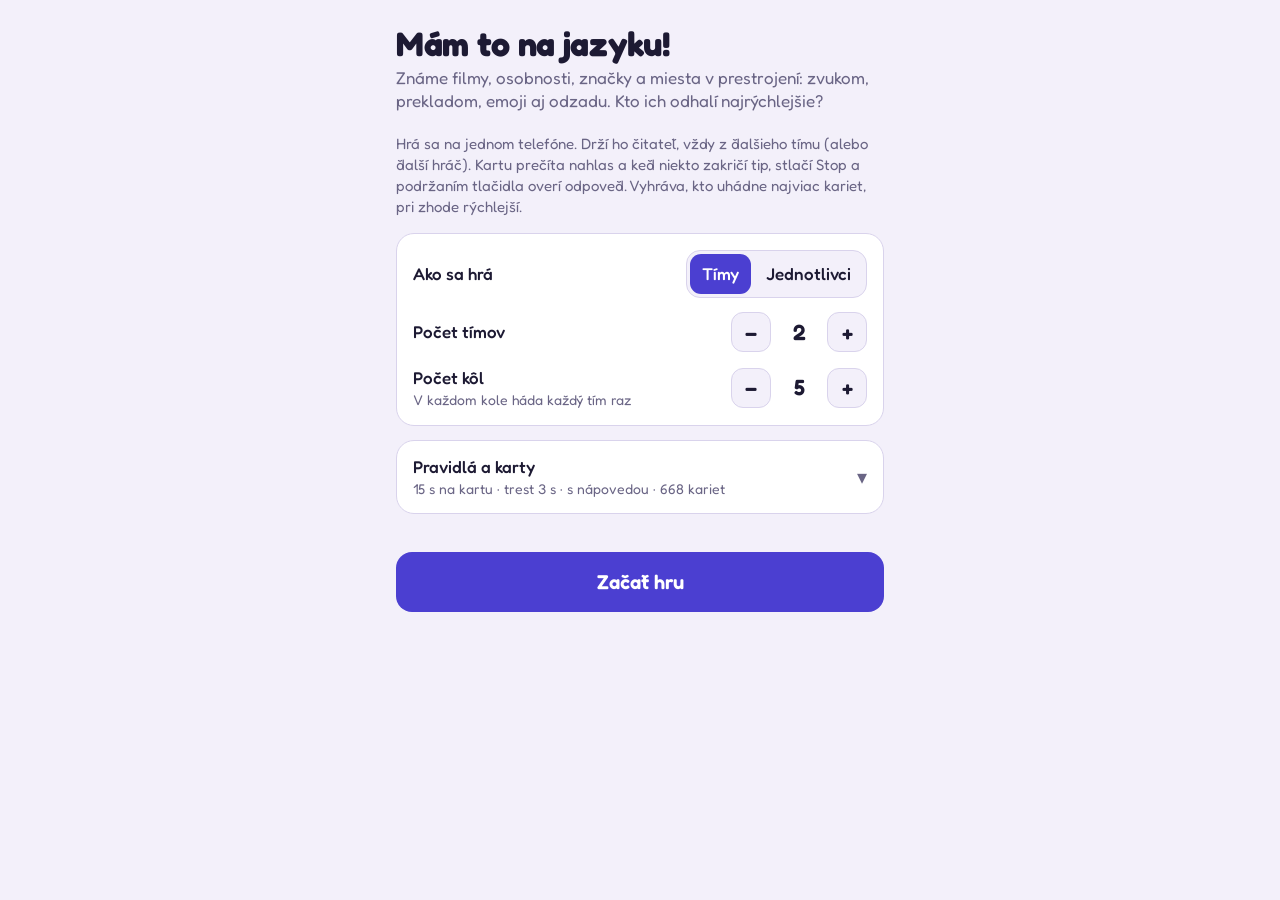
==== commit bba51615: "feat: improve gameplay UX based on review - ignore taps for 400 ms after a phase change to prevent d" ====
--- a/index.html
+++ b/index.html
@@ -4,163 +4,18 @@
 <meta charset="utf-8">
 <meta name="viewport" content="width=device-width, initial-scale=1, viewport-fit=cover">
 <title>Mám to na jazyku!</title>
+<meta name="description" content="Párty hra: uhádni známy pojem v prestrojení – zvukom, prekladom, emoji aj odzadu.">
+<link rel="manifest" href="manifest.webmanifest">
+<meta name="theme-color" content="#f3f0fa" media="(prefers-color-scheme: light)">
+<meta name="theme-color" content="#12101f" media="(prefers-color-scheme: dark)">
+<link rel="icon" href="icons/favicon-32.png" sizes="32x32" type="image/png">
+<link rel="apple-touch-icon" href="icons/apple-touch-icon.png">
+<meta name="apple-mobile-web-app-capable" content="yes">
+<meta name="mobile-web-app-capable" content="yes">
+<meta name="apple-mobile-web-app-status-bar-style" content="default">
+<meta name="apple-mobile-web-app-title" content="Na jazyku">
 <link href="https://fonts.googleapis.com/css2?family=Fredoka:wght@400;500;600;700&display=swap" rel="stylesheet">
-<style>
-:root{
-  --bg:#f3f0fa; --fg:#1d1a33; --muted:#6a6585; --surface:#ffffff; --border:#d9d3ec;
-  --accent:#4b3fd1; --accent-fg:#ffffff; --ok:#1fa65a; --bad:#d92d3a;
-  --back:#1d1a3d; --hint:#3a4fd6; --phon:#ffd23f; --phon-fg:#2a2200;
-  box-sizing:border-box;
-  padding-top:env(safe-area-inset-top,0px);
-  padding-bottom:env(safe-area-inset-bottom,0px);
-  color-scheme:light;
-}
-@media (prefers-color-scheme: dark){
-  :root:not([data-theme="light"]){
-    --bg:#12101f; --fg:#efecfb; --muted:#9d97bd; --surface:#1d1a31; --border:#332f52;
-    --accent:#8b80ff; --accent-fg:#12101f; --back:#2a2650;
-    color-scheme:dark;
-  }
-}
-:root[data-theme="dark"]{
-  --bg:#12101f; --fg:#efecfb; --muted:#9d97bd; --surface:#1d1a31; --border:#332f52;
-  --accent:#8b80ff; --accent-fg:#12101f; --back:#2a2650;
-  color-scheme:dark;
-}
-html{scroll-padding-top:env(safe-area-inset-top,0px)}
-*{box-sizing:border-box;-webkit-tap-highlight-color:transparent}
-body{
-  margin:0;background:var(--bg);color:var(--fg);
-  font-family:"Fredoka","Nunito","Segoe UI",system-ui,-apple-system,sans-serif;
-  font-size:17px;line-height:1.4;min-height:100vh;
-}
-.wrap{max-width:520px;margin:0 auto;padding:18px 16px 40px}
-h1{font-size:34px;line-height:1.05;margin:8px 0 4px;font-weight:700;letter-spacing:-.01em}
-h2{font-size:22px;margin:0 0 10px;font-weight:600}
-p.lead{color:var(--muted);margin:0 0 20px}
-.panel{background:var(--surface);border:1px solid var(--border);border-radius:18px;padding:16px;margin-bottom:14px}
-.row{display:flex;align-items:center;justify-content:space-between;gap:12px}
-.row + .row{margin-top:14px}
-.lbl{font-weight:500}
-.lbl small{display:block;color:var(--muted);font-weight:400;font-size:14px}
-button{font:inherit;color:inherit;cursor:pointer;border:0;background:none}
-button:focus-visible,input:focus-visible,select:focus-visible{outline:3px solid var(--accent);outline-offset:2px}
-.seg{display:flex;background:var(--bg);border:1px solid var(--border);border-radius:14px;padding:3px;gap:3px;flex:0 0 auto}
-.seg button{padding:8px 12px;border-radius:11px;font-weight:500}
-.seg button.on{background:var(--accent);color:var(--accent-fg)}
-.step{display:flex;align-items:center;gap:6px}
-.step button{width:40px;height:40px;border-radius:12px;background:var(--bg);border:1px solid var(--border);font-size:22px;font-weight:600}
-.step output{min-width:44px;text-align:center;font-size:22px;font-weight:600}
-.chips{display:flex;flex-wrap:wrap;gap:8px;margin-top:10px}
-.chip{padding:8px 12px;border-radius:999px;border:1.5px solid var(--border);font-size:15px;background:var(--bg)}
-.chip.on{border-color:var(--accent);background:var(--accent);color:var(--accent-fg)}
-.btn{display:block;width:100%;padding:16px;border-radius:16px;font-size:20px;font-weight:600;text-align:center}
-.btn.primary{background:var(--accent);color:var(--accent-fg)}
-.btn.ok{background:var(--ok);color:#fff}
-.btn.ghost{background:var(--surface);border:1.5px solid var(--border)}
-.btn.small{padding:11px;font-size:16px}
-.btn[disabled]{opacity:.4;cursor:not-allowed}
-.btn.hold{user-select:none;-webkit-user-select:none;-webkit-touch-callout:none;touch-action:none}
-.btn.hold.down{background:var(--fg);color:var(--bg);border-color:var(--fg)}
-.stack{display:grid;gap:10px}
-.pair{display:grid;grid-template-columns:1fr 1fr;gap:10px}
-.rules{color:var(--muted);font-size:15px;margin:0 0 16px}
-.msg{color:var(--bad);text-align:center;font-size:15px;min-height:20px;margin:0 0 8px}
-
-.dot{display:grid;place-items:center;border-radius:50%;color:#fff;font-weight:700;flex:0 0 auto}
-
-/* Hra */
-.topbar{display:flex;align-items:center;justify-content:space-between;margin-bottom:12px}
-.topbar .count{color:var(--muted);font-weight:500}
-.topbar .btns{display:flex;gap:8px}
-.topbar .btns button,.topbar > button{padding:8px 14px;border-radius:12px;background:var(--surface);border:1px solid var(--border);font-weight:500;font-size:15px}
-
-.turn{display:flex;align-items:center;justify-content:space-between;gap:12px;background:var(--surface);border:1px solid var(--border);border-radius:20px;padding:10px 16px 10px 10px;margin-bottom:12px}
-.turn .side{display:flex;align-items:center;gap:12px}
-.turn .side .dot{width:62px;height:62px;font-size:34px}
-.turn .side .lab{font-size:22px;font-weight:700;line-height:1.1}
-.turn .side.r{opacity:.9}
-.turn .side.r .dot{width:38px;height:38px;font-size:20px}
-.turn .side.r .lab{font-size:15px;font-weight:500;color:var(--muted)}
-
-.stage{perspective:1200px;margin-bottom:14px}
-.card{
-  position:relative;min-height:340px;border-radius:26px;padding:22px 20px 20px;
-  display:flex;flex-direction:column;justify-content:space-between;align-items:center;text-align:center;
-  color:#fff;transition:transform .18s ease-in;transform:rotateY(0deg);
-  box-shadow:0 14px 34px rgba(30,20,90,.28);user-select:none;-webkit-user-select:none;
-}
-.card.flipping{transform:rotateY(90deg)}
-.card.c-back{background:radial-gradient(circle at 30% 20%,#3a3470 0,var(--back) 62%);cursor:pointer}
-.card.c-prep,.card.c-judge{background:var(--back)}
-.card.c-hint{background:var(--hint);cursor:pointer}
-.card.c-phon{background:var(--phon);color:var(--phon-fg)}
-.card.c-red{background:var(--bad)}
-.card.c-green{background:var(--ok)}
-.card .tag{font-size:16px;font-weight:500;opacity:.9;min-height:24px}
-.card .pills{display:flex;flex-wrap:wrap;gap:6px;justify-content:center;margin-bottom:10px}
-.card .cat{font-size:15px;font-weight:600;padding:5px 14px;border-radius:99px;background:rgba(255,255,255,.2)}
-.card.c-phon .cat{background:rgba(0,0,0,.12)}
-.card .cat:empty{display:none}
-.card .mid{flex:1;display:flex;flex-direction:column;justify-content:center;gap:10px;width:100%}
-.card .main{font-size:clamp(34px,10.5vw,52px);font-weight:700;line-height:1.08;overflow-wrap:anywhere}
-.card .main.long{font-size:clamp(24px,7vw,32px);font-weight:600;line-height:1.2}
-.card .main.q{font-size:110px;opacity:.5}
-.card .sub{font-size:18px;opacity:.9}
-.card .tm{width:100%;min-height:58px}
-.card .tm .num{font-size:30px;font-weight:700;line-height:1}
-.card .tm .bar{height:8px;border-radius:99px;background:rgba(255,255,255,.28);margin-top:8px;overflow:hidden}
-.card.c-phon .tm .bar{background:rgba(0,0,0,.15)}
-.card .tm .bar i{display:block;height:100%;width:100%;background:currentColor;border-radius:99px}
-
-.peek{position:absolute;inset:0;border-radius:inherit;background:#0e0c1f;color:#fff;display:none;flex-direction:column;align-items:center;justify-content:center;gap:8px;padding:20px;pointer-events:none;z-index:2}
-.peek.on{display:flex}
-.peek small{opacity:.7;font-size:16px}
-.peek b{font-size:clamp(34px,10vw,50px);line-height:1.1;overflow-wrap:anywhere}
-
-.board{display:flex;gap:8px;overflow-x:auto;padding:4px 2px 10px;margin-top:10px}
-.pc{flex:0 0 auto;min-width:82px;background:var(--surface);border:2px solid var(--border);border-radius:14px;padding:8px 10px;text-align:center}
-.pc.now{border-color:var(--accent)}
-.pc .dot{width:30px;height:30px;font-size:16px;margin:0 auto 4px}
-.pc span{display:block;font-size:13px;color:var(--muted)}
-.hintline{text-align:center;color:var(--muted);margin:0 0 4px;font-size:15px}
-.toast{text-align:center;color:var(--muted);font-size:14px;min-height:20px}
-
-/* Výsledky */
-.rank{display:flex;align-items:center;gap:12px;padding:12px 0;border-top:1px solid var(--border)}
-.rank:first-child{border-top:0}
-.rank .pos{width:34px;font-size:24px;text-align:center}
-.rank .dot{width:46px;height:46px;font-size:22px}
-.rank .info{flex:1}
-.rank .info b{font-size:20px}
-.rank .info span{display:block;color:var(--muted);font-size:14px}
-.rank .big{font-size:22px;font-weight:700}
-.log{font-size:15px}
-.log div{display:flex;justify-content:space-between;padding:7px 0;border-top:1px solid var(--border);gap:10px}
-.log div:first-child{border-top:0}
-.log em{font-style:normal;color:var(--muted)}
-.empty{color:var(--muted);text-align:center;padding:10px 0}
-
-/* Prehľad kariet */
-.cat-h{font-size:19px;font-weight:600;margin:18px 0 8px}
-.crow{display:flex;align-items:flex-start;gap:12px;background:var(--surface);border:1px solid var(--border);border-radius:14px;padding:10px 12px;margin-bottom:8px}
-.crow.off{opacity:.5}
-.crow input[type=checkbox]{width:22px;height:22px;margin-top:4px;accent-color:var(--accent);flex:0 0 auto}
-.crow .txt{flex:1;min-width:0}
-.crow .txt b{display:block;font-size:18px}
-.crow .txt .ans{color:var(--accent);font-weight:600}
-.crow .txt small{display:block;color:var(--muted);font-size:14px;line-height:1.3}
-.crow .ed{padding:6px 10px;border-radius:10px;border:1px solid var(--border);font-size:14px;flex:0 0 auto}
-.eform{flex:1;display:grid;gap:8px}
-.eform label{font-size:13px;color:var(--muted);display:grid;gap:3px}
-.eform input,.eform select{font:inherit;padding:9px 10px;border-radius:10px;border:1.5px solid var(--border);background:var(--bg);color:var(--fg);width:100%}
-.eform .pair button{padding:10px;border-radius:12px;font-weight:600}
-.eform .save{background:var(--accent);color:var(--accent-fg)}
-.eform .cancel{background:var(--bg);border:1.5px solid var(--border)}
-
-.hidden{display:none!important}
-@media (prefers-reduced-motion: reduce){.card{transition:none}}
-</style>
+<link rel="stylesheet" href="css/styles.css">
 </head>
 <body>
 <div class="wrap">
@@ -169,7 +24,8 @@
 <section id="setup">
   <h1>Mám to na jazyku!</h1>
   <p class="lead">Známe filmy, osobnosti, značky a miesta v prestrojení: zvukom, prekladom, emoji aj odzadu. Kto ich odhalí najrýchlejšie?</p>
-  <p class="rules">Jeden číta z telefónu, druhý hádá. Kto má tip, stlačí Stop. Čitateľ si podržaním tlačidla overí odpoveď. Po každej karte sa úlohy vymenia.</p>
+  <p class="rules">Hrá sa na jednom telefóne. Drží ho čitateľ, vždy z ďalšieho tímu (alebo ďalší hráč). Kartu prečíta nahlas a keď niekto zakričí tip, stlačí Stop a podržaním tlačidla overí odpoveď. Vyhráva, kto uhádne najviac kariet, pri zhode rýchlejší.</p>
+  <p class="tip hidden" id="installTip"><span>Tip: v Safari ťukni na Zdieľať → Pridať na plochu. Hra sa otvorí ako aplikácia a pôjde aj offline.</span><button type="button" id="tipClose" aria-label="Zavrieť tip">×</button></p>
 
   <div class="panel">
     <div class="row">
@@ -185,7 +41,16 @@
         <button type="button" data-d="-1" aria-label="Menej">−</button><output>2</output><button type="button" data-d="1" aria-label="Viac">+</button>
       </div>
     </div>
-  </div>
+    <div class="row">
+      <div class="lbl">Počet kôl<small id="roundsHelp">V každom kole háda každý tím raz</small></div>
+      <div class="step" data-key="rounds" data-min="0" data-max="30" data-inc="1">
+        <button type="button" data-d="-1" aria-label="Menej">−</button><output>5</output><button type="button" data-d="1" aria-label="Viac">+</button>
+      </div>
+    </div>
+  </div>
+
+  <details class="more" id="more">
+  <summary><span class="lbl">Pravidlá a karty<small id="moreSum"></small></span></summary>
 
   <div class="panel">
     <div class="row">
@@ -198,8 +63,8 @@
     <div class="row" id="hintTimerRow">
       <div class="lbl">Odpočet nápovedy<small>Inak frázu ukážeš ťuknutím</small></div>
       <div class="seg" id="hintSeg">
+        <button data-v="1">Zapnutý</button>
         <button data-v="0">Vypnutý</button>
-        <button data-v="1">Zapnutý</button>
       </div>
     </div>
     <div class="row" id="t1row">
@@ -249,11 +114,14 @@
     <div class="chips" id="catChips"></div>
     <button class="btn ghost small" id="cardsBtn" style="margin-top:14px">Prehľad kariet</button>
   </div>
-
-  <p class="msg" id="startMsg"></p>
-  <div class="stack">
-    <button class="btn primary" id="startBtn">Začať hru</button>
-    <button class="btn ghost hidden" id="resumeBtn">Pokračovať v rozohranej hre</button>
+  </details>
+
+  <div class="bottombar">
+    <p class="msg" id="startMsg"></p>
+    <div class="stack">
+      <button class="btn primary" id="startBtn">Začať hru</button>
+      <button class="btn ghost hidden" id="resumeBtn">Pokračovať v rozohranej hre</button>
+    </div>
   </div>
 </section>
 
@@ -275,42 +143,41 @@
 <!-- HRA -->
 <section id="game" class="hidden">
   <div class="topbar">
-    <div class="count" id="roundCount">Karta 1</div>
+    <div class="count" id="roundCount">Kolo 1</div>
     <div class="btns">
       <button id="scoreBtn">Skóre</button>
-      <button id="endBtn">Koniec hry</button>
     </div>
   </div>
 
   <div class="turn" id="turn">
-    <div class="side"><div class="dot" id="turnDot">1</div><div class="lab" id="turnLab">Hádá</div></div>
-    <div class="side r"><div class="lab" id="readLab">Číta</div><div class="dot" id="readDot">2</div></div>
+    <div class="side"><div class="dot" id="turnDot">1</div><div class="lab"><small>Háda</small><span id="turnLab">Tím 1</span></div></div>
+    <div class="side r"><div class="lab"><small>Číta</small><span id="readLab">Tím 2</span></div><div class="dot" id="readDot">2</div></div>
   </div>
 
   <div class="stage">
-    <div class="card c-back" id="card" role="button" tabindex="0" aria-live="polite">
+    <div class="card c-back" id="card" role="button" tabindex="0">
       <div class="pills"><div class="cat" id="cat"></div><div class="cat" id="typ"></div><div class="cat" id="lng"></div></div>
-      <div class="tag" id="tag"></div>
-      <div class="mid"><div class="main" id="main"></div><div class="sub" id="sub"></div></div>
-      <div class="tm" id="tm"><div class="num" id="num"></div><div class="bar"><i id="bar"></i></div></div>
-      <div class="peek" id="peek"><small>Správna odpoveď</small><b id="peekText"></b></div>
-    </div>
-  </div>
-  <div id="actions" class="stack"></div>
+      <div class="tag" id="tag" aria-live="polite"></div>
+      <div class="mid"><div class="main" id="main" aria-live="polite"></div><div class="sub" id="sub"></div></div>
+      <div class="tm" id="tm" aria-hidden="true"><div class="num" id="num"></div><div class="bar"><i id="bar"></i></div></div>
+      <div class="peek" id="peek" aria-hidden="true"><small>Správna odpoveď</small><b id="peekText"></b></div>
+    </div>
+  </div>
+  <div id="actions" class="stack bottombar"></div>
   <div class="toast" id="toast"></div>
   <div class="board" id="board"></div>
 </section>
 
 <!-- VÝSLEDKY -->
 <section id="results" class="hidden">
-  <h1>Výsledky</h1>
+  <h1 id="resTitle">Skóre</h1>
   <p class="lead" id="resLead"></p>
   <div class="panel">
     <div class="row" style="margin-bottom:6px">
       <div class="lbl">Poradie podľa</div>
       <div class="seg" id="rankSeg">
-        <button data-r="best" class="on">Najlepší čas</button>
-        <button data-r="count">Počet</button>
+        <button data-r="count" class="on">Počet</button>
+        <button data-r="best">Najlepší čas</button>
       </div>
     </div>
     <div id="rankList"></div>
@@ -327,1406 +194,19 @@
 
 </div>
 
+<script src="js/config.js"></script>
+<script src="js/cards/phonetic.js"></script>
+<script src="js/cards/translations.js"></script>
+<script src="js/cards/slang.js"></script>
+<script src="js/cards/descriptions.js"></script>
+<script src="js/cards/emoji.js"></script>
+<script src="js/cards/reversed.js"></script>
+<script src="js/cards/rebus.js"></script>
+<script src="js/app.js"></script>
 <script>
-(function(){
-"use strict";
-
-var CATS = [
-  {id:"film", name:"🎬 Filmy, seriály a postavy"},
-  {id:"osob", name:"🌟 Známe osobnosti"},
-  {id:"znac", name:"🏷️ Značky a technológie"},
-  {id:"mies", name:"🗺️ Miesta a krajiny"},
-  {id:"hud", name:"🎵 Hudba a hry"},
-  {id:"slov", name:"📚 Slová a mená"}
-];
-
-var TYPES = [
-  {id:"fon", icon:"🔊", name:"Fonetické", tag:"Čítaj nahlas, rýchlo za sebou", hintTag:"Čo to znamená"},
-  {id:"pre", icon:"🌐", name:"Doslovné preklady", tag:"Doslovný preklad. Aký je originál?", hintTag:"Nápoveda"},
-  {id:"sla", icon:"🗣️", name:"Prezývky a slang", tag:"Prezývka alebo slang. Kto alebo čo to je?", hintTag:"Nápoveda"},
-  {id:"opi", icon:"📝", name:"Opisy", tag:"Opis. O čom je reč?", hintTag:"Nápoveda"},
-  {id:"emo", icon:"😀", name:"Emoji hádanky", tag:"Emoji hádanka. Opíš ich alebo ukáž.", hintTag:"Nápoveda"},
-  {id:"rev", icon:"🔄", name:"Odzadu", tag:"Napísané odzadu. Prečítaj to nahlas.", hintTag:"Nápoveda"},
-  {id:"reb", icon:"🧩", name:"Obrázkogramy", tag:"Obrázkogram. Poskladaj slovo z obrázkov a písmen.", hintTag:"Nápoveda"}
-];
-var TYPE_MIX_TAG = "Čítaj nahlas. Zvuk alebo preklad?";
-function typeOf(id){ return TYPES.filter(function(t){return t.id===id;})[0]; }
-function normTy(a){
-  var r = (a||[]).filter(function(id){ return !!typeOf(id); });
-  return r.length ? r : ["fon"];
+if("serviceWorker" in navigator){
+  window.addEventListener("load", function(){ navigator.serviceWorker.register("sw.js").catch(function(){}); });
 }
-
-var CARDS = [
-  {c:"film", p:"Ďura, syr, párky!", h:"Výkrik na Juraja, aby si vzal raňajky.", a:"Jurassic Park"},
-  {c:"film", p:"Dedo pľul", h:"Konštatovanie o neslušnom dedkovi.", a:"Deadpool"},
-  {c:"film", p:"Chorý pot, hej?", h:"Keď niekto na tréningu znie a vyzerá veľmi zle.", a:"Harry Potter"},
-  {c:"film", p:"Starý voz", h:"Ojazdené auto.", a:"Star Wars"},
-  {c:"film", p:"Z Kuby, dnu!", h:"Pokyn na colnici pre tovar z Havany.", a:"Scooby-Doo"},
-  {c:"film", p:"Termín na to", h:"Keď si musíš nájsť čas v kalendári.", a:"Terminátor"},
-  {c:"film", p:"Gejm, ov trón!", h:"Trón, ktorý patrí hráčovi videohier.", a:"Game of Thrones"},
-  {c:"film", p:"Doktor, hú!", h:"Lekár, ktorý húka ako sova.", a:"Doctor Who"},
-  {c:"osob", p:"Brat pýta", h:"Keď súrodenec žiada peniaze.", a:"Brad Pitt"},
-  {c:"osob", p:"Brus, vylis!", h:"Rozkaz v dielni – najprv to zbrús a potom vylisuj.", a:"Bruce Willis"},
-  {c:"osob", p:"Kde, tie, pery?", h:"Znepokojená otázka plastického chirurga.", a:"Katy Perry"},
-  {c:"osob", p:"Maj kel, džem, sen!", h:"Bizarné ranné prianie.", a:"Michael Jackson"},
-  {c:"osob", p:"Lej, ty, gága!", h:"Keď kážeš nalievať, kým ti do toho gága hus.", a:"Lady Gaga"},
-  {c:"osob", p:"Šak, noríš!", h:"Hovorové povzbudenie pre potápača.", a:"Chuck Norris"},
-  {c:"osob", p:"Jed, šírim!", h:"Zloduch v komikse oznamuje svoj plán.", a:"Ed Sheeran"},
-  {c:"osob", p:"Mrak, cukor, breh!", h:"Náhodný zhluk slov o počasí a sladkostiach pri vode.", a:"Mark Zuckerberg"},
-  {c:"osob", p:"Tom, krúž!", h:"Rozkaz Tomovi, aby krúžil dookola.", a:"Tom Cruise"},
-  {c:"osob", p:"Džim, kari!", h:"Džim varí indické korenie.", a:"Jim Carrey"},
-  {c:"osob", p:"Dávid, bek, kam?", h:"Otázka na obrancu Dávida, kam to ide.", a:"David Beckham"},
-  {c:"osob", p:"Margo, robí!", h:"Konštatovanie, že Margo niečo robí.", a:"Margot Robbie"},
-  {c:"osob", p:"Džejson, štátem!", h:"Džejson vládne celým štátom.", a:"Jason Statham"},
-  {c:"osob", p:"Vin, dízl!", h:"Víno zmiešané s naftou.", a:"Vin Diesel"},
-  {c:"osob", p:"Húpi, gold, berg!", h:"Skákanie na zlatom kopci.", a:"Whoopi Goldberg"},
-  {c:"znac", p:"Iný sto gram", h:"Keď si v lahôdkach pýtaš inú salámu.", a:"Instagram"},
-  {c:"znac", p:"Juj, dub!", h:"Zľaknutie sa stromu v lese.", a:"YouTube"},
-  {c:"mies", p:"Maja, my!", h:"Výkrik na kamarátku Maju, že sme tu.", a:"Miami"},
-  {c:"znac", p:"Voz, cap!", h:"Absurdný prepravný prostriedok na dedine.", a:"WhatsApp"},
-  {c:"znac", p:"Vôl, ti, znie!", h:"Gazda upozorňuje na zvuky z maštale.", a:"Walt Disney"},
-  {c:"mies", p:"Los, ten, žehlí!", h:"Zviera s parohmi vykonáva domáce práce.", a:"Los Angeles"},
-  {c:"znac", p:"Blud, tu!", h:"Konštatovanie, že niekto hovorí nezmysel.", a:"Bluetooth"},
-  {c:"znac", p:"Rieď, bôľ!", h:"Archaická rada z lekárne.", a:"Red Bull"},
-  {c:"znac", p:"To je tá!", h:"Nadšené zvolanie, keď nájdeš správnu vec.", a:"Toyota"},
-  {c:"mies", p:"Vlas, vegán!", h:"Keď upozorníš vegetariána, že má niečo na svetri.", a:"Las Vegas"},
-  {c:"znac", p:"Bu, gaťi!", h:"Strašenie niekoho v spodnom prádle.", a:"Bugatti"},
-  {c:"znac", p:"Adi, dás!", h:"Otázka na Adiho, či ti niečo dá.", a:"Adidas"},
-  {c:"znac", p:"Ema, zón!", h:"Výkrik na Emu, aby sa vrátila do zóny.", a:"Amazon"},
-  {c:"znac", p:"Aú, di!", h:"Výkrik bolesti a oslovenie Di.", a:"Audi"},
-  {c:"mies", p:"Teks, as!", h:"Kovbojské eso v rukáve.", a:"Texas"},
-  {c:"mies", p:"Bruk, lin!", h:"Dlažobná kocka a sladkovodná ryba.", a:"Brooklyn"},
-  {c:"znac", p:"Nu, tela!", h:"Povzbudenie pre telo, aby sa pohlo.", a:"Nutella"},
-  {c:"znac", p:"Nes, kafé!", h:"Rozkaz priniesť kávu.", a:"Nescafé"},
-  {c:"znac", p:"Star, baks!", h:"Slávna hviezda žiada slangové peniaze.", a:"Starbucks"},
-  {c:"znac", p:"Hjun, daj!", h:"Rozkaz pre Hjuna, aby niečo podal.", a:"Hyundai"},
-  {c:"znac", p:"Disk, kord!", h:"Počítačový disk a krátky meč.", a:"Discord"},
-  {c:"znac", p:"Fero, rošé!", h:"Fero si dáva ružové víno.", a:"Ferrero Rocher"},
-  {c:"mies", p:"Ken, taký!", h:"Charakteristika Barbiinho priateľa.", a:"Kentucky"},
-  {c:"mies", p:"Ten, nesí!", h:"Ukazuješ na človeka, ktorý niečo nesie.", a:"Tennessee"},
-  {c:"mies", p:"Ala, bama!", h:"Výkrik na Alu a zvuk nárazu.", a:"Alabama"},
-  {c:"mies", p:"Kolo, rádo!", h:"Točíš kolo a robíš to rád.", a:"Colorado"},
-  {c:"mies", p:"Ne, vada!", h:"Uisťuješ niekoho: chyba (vada) to nie je.", a:"Nevada"},
-
-  {c:"film", ty:["fon","pre"], p:"Staré gate!", h:"Stará brána, napoly po slovensky a napoly po anglicky.", a:"Stargate"},
-
-  {c:"film", p:"Ex, men!", h:"Takto sa hovorí bývalým mužom.", a:"X-Men"},
-
-  {c:"film", p:"Kasa, de, papel!", h:"Pokladňa z papiera.", a:"La Casa de Papel"},
-
-  {c:"film", p:"Inšpekcia!", h:"Kontrola, ktorú robí inšpektor.", a:"Inception"},
-
-  {c:"film", p:"Vy, plaš!", h:"Rozkaz, aby si niekoho vyplašil.", a:"Whiplash"},
-
-  {c:"osob", p:"Hjú, grant!", h:"Výkrik prekvapenia a finančná podpora.", a:"Hugh Grant"},
-
-  {c:"osob", p:"Kris, rok!", h:"Dýka, ktorá trvá celý rok.", a:"Chris Rock"},
-
-  {c:"osob", p:"Džoni, keš!", h:"Džoni platí v hotovosti.", a:"Johnny Cash"},
-
-  {c:"osob", p:"Ema, stoň!", h:"Rozkaz Eme, aby hlasno stonala.", a:"Emma Stone"},
-
-  {c:"znac", p:"Mak, buk!", h:"Kvet a strom: mak a buk.", a:"MacBook"},
-
-  {c:"znac", p:"Kit, kat!", h:"Tmel a popravca.", a:"KitKat"},
-
-  {c:"znac", ty:["fon","pre"], p:"Rytier, šport!", h:"Rytier, ktorý rád športuje.", a:"Ritter Sport"},
-
-  {c:"znac", ty:["fon","pre"], p:"Staré, link!", h:"Starý odkaz na webe.", a:"Starlink"},
-
-  {c:"mies", p:"Miko, nos!", h:"Nos kamaráta Mika.", a:"Mykonos"},
-
-  {c:"mies", p:"Naj, robí!", h:"Ten najlepší to robí.", a:"Nairobi"},
-
-  {c:"hud", p:"Gang, nám, štýl!", h:"Banda nám dáva štýl.", a:"Gangnam Style"},
-
-  {c:"hud", p:"Depeš, mód!", h:"Telegram v určitom režime.", a:"Depeche Mode"},
-
-  {c:"hud", p:"Led, zepelín!", h:"Zamrznutá vzducholoď.", a:"Led Zeppelin"},
-
-  {c:"hud", p:"Máš, efekt!", h:"Konštatovanie, že máš silný účinok.", a:"Mass Effect"},
-
-  {c:"hud", p:"Skaj, rím!", h:"Umelá koža, ktorá sa rýmuje.", a:"Skyrim"},
-
-  {c:"film", t:"t", p:"Netopierí muž", h:"Hrdina v plášti, ktorý chráni Gotham.", a:"Batman"},
-  {c:"film", t:"t", p:"Pavúčí muž", h:"Hrdina v červenomodrom obleku z New Yorku.", a:"Spider-Man"},
-  {c:"film", t:"t", p:"Mravčí muž", h:"Marvel hrdina, ktorý sa vie zmenšiť.", a:"Ant-Man"},
-  {c:"film", t:"t", p:"Mŕtvy bazén", h:"Zhovorčivý antihrdina v červenom.", a:"Deadpool"},
-  {c:"film", t:"t", p:"Rosomák", h:"Mutant s pazúrmi z adamantia.", a:"Wolverine"},
-  {c:"film", t:"t", p:"Zelený lampáš", h:"Hrdina z DC s prsteňom sily.", a:"Green Lantern"},
-  {c:"film", t:"t", p:"Doktor Čudák", h:"Čarodejník z Marvelu.", a:"Doctor Strange"},
-  {c:"film", t:"t", p:"Harry Hrnčiar", h:"Čarodejnícky chlapec s jazvou.", a:"Harry Potter"},
-  {c:"film", t:"t", p:"Čmeliak", h:"Riaditeľ školy čarodejníctva.", a:"Dumbledore"},
-  {c:"film", t:"t", p:"Žolík", h:"Zloduch z Gothamu s nalíčeným úsmevom.", a:"Joker"},
-  {c:"film", t:"t", p:"Matica", h:"Film s červenou a modrou tabletkou.", a:"Matrix"},
-  {c:"film", t:"t", p:"Čierne zrkadlo", h:"Seriál o temnej strane technológií.", a:"Black Mirror"},
-  {c:"film", t:"t", p:"Cudzie veci", h:"Seriál o dievčati Eleven a mestečku Hawkins.", a:"Stranger Things"},
-  {c:"film", t:"t", p:"Chodiaci mŕtvi", h:"Seriál o zombie apokalypse.", a:"The Walking Dead"},
-  {c:"film", t:"t", p:"Oranžová je nová čierna", h:"Seriál zo ženskej väznice.", a:"Orange Is the New Black"},
-  {c:"film", t:"t", p:"Radšej zavolaj Saulovi", h:"Seriál o právnikovi z Albuquerque.", a:"Better Call Saul"},
-  {c:"film", t:"t", p:"Obleky", h:"Seriál o právnikoch v New Yorku.", a:"Suits"},
-  {c:"film", t:"t", p:"Západný svet", h:"Seriál o robotoch v zábavnom parku.", a:"Westworld"},
-  {c:"film", t:"t", p:"Domovina", h:"Špionážny seriál s Carrie.", a:"Homeland"},
-  {c:"film", t:"t", p:"Kalmárova hra", h:"Kórejský seriál o hre o život.", a:"Squid Game"},
-  {c:"film", t:"t", p:"Dom z kariet", h:"Politický seriál s Kevinom Spaceym.", a:"House of Cards"},
-  {c:"film", t:"t", p:"Pán Robot", h:"Seriál o hackerovi.", a:"Mr. Robot"},
-  {c:"film", t:"t", p:"Zomri tvrdo", h:"Akčná klasika s Bruceom Willisom.", a:"Die Hard"},
-  {c:"film", t:"t", p:"Zabi Billa", h:"Tarantinova pomsta nevesty.", a:"Kill Bill"},
-  {c:"film", t:"t", p:"Neslávni bastardi", h:"Tarantinova vojnová komédia.", a:"Inglourious Basterds"},
-  {c:"film", t:"t", p:"Psy z nádrže", h:"Tarantinov debut o lupičoch.", a:"Reservoir Dogs"},
-  {c:"film", t:"t", p:"Zlatý prst", h:"Bondovka so Seanom Connerym.", a:"Goldfinger"},
-  {c:"film", t:"t", p:"Kráľovské kasíno", h:"Bondovka s pokrovou hrou.", a:"Casino Royale"},
-  {c:"film", t:"t", p:"Pád z oblohy", h:"Bondovka s titulnou piesňou od Adele.", a:"Skyfall"},
-  {c:"film", t:"t", p:"Špinavý tanec", h:"Romantický film o tanci v lete 1963.", a:"Dirty Dancing"},
-  {c:"film", t:"t", p:"Statočné srdce", h:"Mel Gibson ako škótsky bojovník.", a:"Braveheart"},
-  {c:"film", t:"t", p:"Hviezdna cesta", h:"Sci-fi s Kirkom a Spockom.", a:"Star Trek"},
-
-  {c:"osob", t:"t", p:"Ema Kameň", h:"Herečka, ktorá hrala Cruellu.", a:"Emma Stone"},
-  {c:"osob", t:"t", p:"Krajčír Rýchly", h:"Speváčka s turné Eras Tour.", a:"Taylor Swift"},
-  {c:"osob", t:"t", p:"Kocka ľadu", h:"Raper pôvodom z N.W.A.", a:"Ice Cube"},
-  {c:"osob", t:"t", p:"Vanilkový ľad", h:"Raper s hitom Ice Ice Baby.", a:"Vanilla Ice"},
-  {c:"osob", t:"t", p:"Žihadlo", h:"Spevák, bývalý frontman skupiny The Police.", a:"Sting"},
-  {c:"osob", t:"t", p:"Mäsový bochník", h:"Rockový spevák z Bat Out of Hell.", a:"Meat Loaf"},
-  {c:"osob", t:"t", p:"Will Kováč", h:"Herec z filmu Muži v čiernom.", a:"Will Smith"},
-  {c:"osob", t:"t", p:"Harrison Brod", h:"Herec, ktorý hral Indianu Jonesa.", a:"Harrison Ford"},
-  {c:"osob", t:"t", p:"Gerard Komorník", h:"Herec, ktorý kričal „Toto je Sparta!“", a:"Gerard Butler"},
-  {c:"osob", t:"t", p:"Kevin Slanina", h:"Herec z filmu Footloose.", a:"Kevin Bacon"},
-  {c:"osob", t:"t", p:"Halle Bobuľa", h:"Herečka, ktorá hrala Catwoman.", a:"Halle Berry"},
-  {c:"osob", t:"t", p:"Bradley Debnár", h:"Herec z Kocoviny vo Vegas.", a:"Bradley Cooper"},
-  {c:"osob", t:"t", p:"Ryan Húsatko", h:"Herec z filmu La La Land.", a:"Ryan Gosling"},
-  {c:"osob", t:"t", p:"Šon Fazuľa", h:"Herec, ktorý hral Boromira.", a:"Sean Bean"},
-  {c:"osob", t:"t", p:"Elijah Les", h:"Herec, ktorý hral Froda.", a:"Elijah Wood"},
-  {c:"osob", t:"t", p:"Mark Dva", h:"Autor Toma Sawyera.", a:"Mark Twain"},
-  {c:"osob", t:"t", p:"Freddie Ortuť", h:"Spevák skupiny Queen.", a:"Freddie Mercury"},
-  {c:"osob", t:"t", p:"Ariana Veľká", h:"Speváčka s vysokým copom.", a:"Ariana Grande"},
-  {c:"osob", t:"t", p:"Steve Práce", h:"Zakladateľ Applu.", a:"Steve Jobs"},
-  {c:"osob", t:"t", p:"Bill Brány", h:"Zakladateľ Microsoftu.", a:"Bill Gates"},
-  {c:"osob", t:"t", p:"Mark Cukrový vrch", h:"Zakladateľ Facebooku.", a:"Mark Zuckerberg"},
-  {c:"osob", t:"t", p:"Elon Pižmo", h:"Šéf Tesly a SpaceX.", a:"Elon Musk"},
-  {c:"osob", t:"t", p:"Larry Strana", h:"Spoluzakladateľ Googlu.", a:"Larry Page"},
-  {c:"osob", t:"t", p:"Tim Kuchár", h:"Šéf Applu po Jobsovi.", a:"Tim Cook"},
-  {c:"osob", t:"t", p:"Tiger Lesy", h:"Golfista, ktorý vyhral množstvo majstrovstiev.", a:"Tiger Woods"},
-  {c:"osob", t:"t", p:"Usain Skrutka", h:"Najrýchlejší šprintér sveta.", a:"Usain Bolt"},
-  {c:"osob", t:"t", p:"Trasúci kopijou", h:"Autor Hamleta.", a:"William Shakespeare"},
-  {c:"osob", t:"t", p:"Justin Drevené jazero", h:"Spevák, bývalý člen skupiny NSYNC.", a:"Justin Timberlake"},
-
-  {c:"znac", t:"t", p:"Hviezdny odkaz", h:"Satelitný internet od SpaceX.", a:"Starlink"},
-  {c:"znac", t:"t", p:"Modrý zub", h:"Bezdrôtová technológia na slúchadlá.", a:"Bluetooth"},
-  {c:"znac", t:"t", p:"Kniha tvárí", h:"Sociálna sieť od Marka Zuckerberga.", a:"Facebook"},
-  {c:"znac", t:"t", p:"Čvirikanie", h:"Sociálna sieť s krátkymi príspevkami.", a:"Twitter"},
-  {c:"znac", t:"t", p:"Okná", h:"Operačný systém od Microsoftu.", a:"Windows"},
-  {c:"znac", t:"t", p:"Mikromäkký", h:"Softvérový gigant z Redmondu.", a:"Microsoft"},
-  {c:"znac", t:"t", p:"Silný bod", h:"Program na prezentácie.", a:"PowerPoint"},
-  {c:"znac", t:"t", p:"Výhľad", h:"E-mailový klient od Microsoftu.", a:"Outlook"},
-  {c:"znac", t:"t", p:"Ohnivá líška", h:"Webový prehliadač.", a:"Firefox"},
-  {c:"znac", t:"t", p:"Čierna ostružina", h:"Mobil s fyzickou klávesnicou.", a:"BlackBerry"},
-  {c:"znac", t:"t", p:"Pusti škatuľu", h:"Cloudové úložisko.", a:"Dropbox"},
-  {c:"znac", t:"t", p:"Rýchla encyklopédia", h:"Voľná internetová encyklopédia.", a:"Wikipedia"},
-  {c:"znac", t:"t", p:"Pripni záujem", h:"Sieť s nástenkami nápadov.", a:"Pinterest"},
-  {c:"znac", t:"t", p:"Nafukovacia posteľ a raňajky", h:"Platforma na prenájom ubytovania.", a:"Airbnb"},
-  {c:"znac", t:"t", p:"Tri hviezdy", h:"Kórejský výrobca telefónov.", a:"Samsung"},
-  {c:"znac", t:"t", p:"Tri diamanty", h:"Japonský koncern, autá aj elektronika.", a:"Mitsubishi"},
-  {c:"znac", t:"t", p:"Ľudové auto", h:"Nemecká automobilka.", a:"Volkswagen"},
-  {c:"znac", t:"t", p:"Škriatok", h:"Citrónová limonáda.", a:"Sprite"},
-  {c:"znac", t:"t", p:"Horská rosa", h:"Zelený sýtený nápoj.", a:"Mountain Dew"},
-  {c:"znac", t:"t", p:"Doktor Korenie", h:"Americký sýtený nápoj.", a:"Dr Pepper"},
-  {c:"znac", t:"t", p:"Kuželky", h:"Farebné žuvacie cukríky.", a:"Skittles"},
-  {c:"znac", t:"t", p:"Kráľ hamburgerov", h:"Reťazec rýchleho občerstvenia.", a:"Burger King"},
-  {c:"znac", t:"t", p:"Chata s pizzou", h:"Reťazec pizzérií.", a:"Pizza Hut"},
-  {c:"znac", t:"t", p:"Kentucky vyprážané kura", h:"Reťazec s kuracími krídelkami.", a:"KFC"},
-  {c:"znac", t:"t", p:"Zlaté oblúky", h:"Žlté M na reštauráciách.", a:"McDonald's"},
-
-  {c:"hud", t:"t", p:"Valiace sa kamene", h:"Kapela s Mickom Jaggerom.", a:"Rolling Stones"},
-  {c:"hud", t:"t", p:"Chrobáky", h:"Kapela z Liverpoolu.", a:"The Beatles"},
-  {c:"hud", t:"t", p:"Zbrane a ruže", h:"Rocková kapela s Axlom Roseom.", a:"Guns N' Roses"},
-  {c:"hud", t:"t", p:"Zelený deň", h:"Punková kapela z Kalifornie.", a:"Green Day"},
-  {c:"hud", t:"t", p:"Železná panna", h:"Heavy metalová kapela s maskotom Eddiem.", a:"Iron Maiden"},
-  {c:"hud", t:"t", p:"Hlboká fialová", h:"Rocková kapela s hitom Smoke on the Water.", a:"Deep Purple"},
-  {c:"hud", t:"t", p:"Predstav si draky", h:"Kapela s hitom Believer.", a:"Imagine Dragons"},
-  {c:"hud", t:"t", p:"Arktické opice", h:"Britská indie kapela.", a:"Arctic Monkeys"},
-  {c:"hud", t:"t", p:"Červené pálivé čili papričky", h:"Kapela s Anthonym Kiedisom.", a:"Red Hot Chili Peppers"},
-  {c:"hud", t:"t", p:"Gaštanová päťka", h:"Kapela Adama Levinea.", a:"Maroon 5"},
-  {c:"hud", t:"t", p:"Elektráreň", h:"Nemecká priekopnícka elektronická skupina.", a:"Kraftwerk"},
-  {c:"hud", t:"t", p:"Tresk!", h:"Duo George Michael a Andrew Ridgeley.", a:"Wham!"},
-  {c:"hud", t:"t", p:"Studená hra", h:"Kapela Chrisa Martina.", a:"Coldplay"},
-  {c:"hud", t:"t", p:"Baníkovo remeslo", h:"Kockatá hra o ťažbe a stavaní.", a:"Minecraft"},
-  {c:"hud", t:"t", p:"Medzi nami", h:"Hra o podvodníkovi na vesmírnej lodi.", a:"Among Us"},
-  {c:"hud", t:"t", p:"Nočná pevnosť", h:"Battle royale s tancovaním a stavaním.", a:"Fortnite"},
-  {c:"hud", t:"t", p:"Polčas rozpadu", h:"Hra s Gordonom Freemanom a páčidlom.", a:"Half-Life"},
-  {c:"hud", t:"t", p:"Protiúder", h:"Strieľačka teroristov proti protiteroristom.", a:"Counter-Strike"},
-  {c:"hud", t:"t", p:"Spad", h:"Postapokalyptická hra s Vault-Boyom.", a:"Fallout"},
-  {c:"hud", t:"t", p:"Mŕtvy priestor", h:"Vesmírny horor s inžinierom Isaacom.", a:"Dead Space"},
-  {c:"hud", t:"t", p:"Veľká krádež auta", h:"Hra o gangstroch v Los Santos.", a:"Grand Theft Auto"},
-  {c:"hud", t:"t", p:"Vierovyznanie vraha", h:"Hra o asasínoch a templároch.", a:"Assassin's Creed"},
-  {c:"hud", t:"t", p:"Okrádač hrobov", h:"Hra s archeologičkou Larou.", a:"Tomb Raider"},
-  {c:"hud", t:"t", p:"Obyvateľ zla", h:"Zombie horor od Capcomu.", a:"Resident Evil"},
-  {c:"hud", t:"t", p:"Tichý kopec", h:"Horor s hmlou a Pyramid Headom.", a:"Silent Hill"},
-  {c:"hud", t:"t", p:"Smrteľný súboj", h:"Bojovka so Scorpionom a Sub-Zero.", a:"Mortal Kombat"},
-  {c:"hud", t:"t", p:"Rozdrvenie cukríkov", h:"Mobilná hra s farebnými sladkosťami.", a:"Candy Crush"},
-  {c:"hud", t:"t", p:"Zrážka klanov", h:"Mobilná hra o stavaní dediny.", a:"Clash of Clans"},
-  {c:"hud", t:"t", p:"Svet vojnového remesla", h:"Online RPG s Azerothom.", a:"World of Warcraft"},
-  {c:"hud", t:"t", p:"Vreckové príšery", h:"Hra, kde chytáš tvory do guľôčok.", a:"Pokémon"},
-  {c:"hud", t:"t", p:"Vesmírni votrelci", h:"Retro arkáda so strieľaním na votrelcov.", a:"Space Invaders"},
-
-  {c:"mies", t:"t", p:"Anjeli", h:"Mesto v Kalifornii.", a:"Los Angeles"},
-  {c:"mies", t:"t", p:"Úrodné lúky", h:"Mesto hazardu v Nevade.", a:"Las Vegas"},
-  {c:"mies", t:"t", p:"Svätý František", h:"Mesto s mostom Golden Gate.", a:"San Francisco"},
-  {c:"mies", t:"t", p:"Januárová rieka", h:"Brazílske mesto so sochou Krista.", a:"Rio de Janeiro"},
-  {c:"mies", t:"t", p:"Dobré vzduchy", h:"Hlavné mesto Argentíny.", a:"Buenos Aires"},
-  {c:"mies", t:"t", p:"Bohaté pobrežie", h:"Krajina v Strednej Amerike.", a:"Kostarika"},
-  {c:"mies", t:"t", p:"Bohatý prístav", h:"Karibský ostrov patriaci USA.", a:"Portoriko"},
-  {c:"mies", t:"t", p:"Spasiteľ", h:"Najmenšia krajina Strednej Ameriky.", a:"Salvádor"},
-  {c:"mies", t:"t", p:"Levie pohorie", h:"Krajina v západnej Afrike.", a:"Sierra Leone"},
-  {c:"mies", t:"t", p:"Zelená zem", h:"Ostrov, ktorý patrí Dánsku.", a:"Grónsko"},
-  {c:"mies", t:"t", p:"Ľadová zem", h:"Ostrovná krajina so sopkami a gejzírmi.", a:"Island"},
-  {c:"mies", t:"t", p:"Južná zem", h:"Kontinent s kengurami.", a:"Austrália"},
-  {c:"mies", t:"t", p:"Cezmínový les", h:"Štvrť filmového priemyslu v Los Angeles.", a:"Hollywood"},
-  {c:"mies", t:"t", p:"Veľké jablko", h:"Prezývka najľudnatejšieho mesta USA.", a:"New York"},
-  {c:"mies", t:"t", p:"Múrová ulica", h:"Finančné centrum New Yorku.", a:"Wall Street"},
-  {c:"mies", t:"t", p:"Široká cesta", h:"Ulica s divadlami v New Yorku.", a:"Broadway"},
-  {c:"mies", t:"t", p:"Žltý kameň", h:"Najstarší národný park USA.", a:"Yellowstone"},
-  {c:"mies", t:"t", p:"Západný kláštor", h:"Londýnske opátstvo pri parlamente.", a:"Westminster"},
-  {c:"mies", t:"t", p:"Naša Pani", h:"Katedrála v Paríži.", a:"Notre-Dame"},
-  {c:"mies", t:"t", p:"Červený mlyn", h:"Parížsky kabaret.", a:"Moulin Rouge"},
-  {c:"mies", t:"t", p:"Biela hora", h:"Najvyšší vrch Álp.", a:"Mont Blanc"},
-  {c:"mies", t:"t", p:"Azúrové pobrežie", h:"Francúzska riviéra.", a:"Côte d'Azur"},
-  {c:"mies", t:"t", p:"Nový labutí kameň", h:"Bavorský rozprávkový zámok.", a:"Neuschwanstein"},
-  {c:"mies", t:"t", p:"Krásna studnia", h:"Cisársky zámok vo Viedni.", a:"Schönbrunn"},
-  {c:"mies", t:"t", p:"Svätá múdrosť", h:"Istanbulský chrám a múzeum.", a:"Hagia Sophia"},
-  {c:"mies", t:"t", p:"Svätá rodina", h:"Gaudího nedokončená bazilika v Barcelone.", a:"Sagrada Família"},
-  {c:"mies", t:"t", p:"Zasnežené pohorie", h:"Španielske pohorie s lyžovaním.", a:"Sierra Nevada"},
-  {c:"mies", t:"t", p:"Slnečné pobrežie", h:"Španielske letovisko pri Malage.", a:"Costa del Sol"},
-  {c:"mies", t:"t", p:"Karlov vrch", h:"Mesto s kasínom a Formulou 1.", a:"Monte Carlo"},
-  {c:"mies", t:"t", p:"Levie mesto", h:"Mestský štát v juhovýchodnej Ázii.", a:"Singapur"},
-  {c:"mies", t:"t", p:"Voňavý prístav", h:"Bývalá britská kolónia v Číne.", a:"Hongkong"},
-  {c:"mies", t:"t", p:"Východná metropola", h:"Hlavné mesto Japonska.", a:"Tokio"},
-  {c:"mies", t:"t", p:"Severná metropola", h:"Hlavné mesto Číny.", a:"Peking"},
-  {c:"mies", t:"t", p:"Nad morom", h:"Najväčšie čínske mesto na pobreží.", a:"Šanghaj"},
-  {c:"mies", t:"t", p:"Malé Benátky", h:"Juhoamerická krajina s vodopádom Angel.", a:"Venezuela"},
-  {c:"mies", t:"t", p:"Strieborná zem", h:"Krajina tanga a Messiho.", a:"Argentína"},
-  {c:"mies", t:"t", p:"Rovník", h:"Juhoamerická krajina s Galapágami.", a:"Ekvádor"},
-  {c:"mies", t:"t", p:"Plytké more", h:"Karibské súostrovie.", a:"Bahamy"},
-  {c:"mies", t:"t", p:"Bradatí", h:"Karibský ostrov, domov Rihanny.", a:"Barbados"},
-  {c:"mies", t:"t", p:"Kvetnatá", h:"Slnečný štát s Disney Worldom.", a:"Florida"},
-  {c:"mies", t:"t", p:"Zem čistých", h:"Krajina v južnej Ázii.", a:"Pakistan"},
-  {c:"mies", t:"t", p:"Pennove lesy", h:"Americký štát s Philadelphiou.", a:"Pennsylvania"},
-  {c:"mies", t:"t", p:"Mariina zem", h:"Americký štát pri Chesapeake.", a:"Maryland"},
-  {c:"mies", t:"t", p:"Panenská", h:"Americký štát pomenovaný po anglickej kráľovnej.", a:"Virginia"},
-  {c:"mies", t:"t", p:"Zelený mys", h:"Súostrovie pri Afrike.", a:"Kapverdy"},
-  {c:"mies", t:"t", p:"Žiarivý ostrov", h:"Ostrov pri Indii.", a:"Srí Lanka"},
-
-  {c:"znac", ty:["sla"], p:"Mekáč", h:"Reštaurácia, začína na M.", a:"McDonald's"},
-  {c:"znac", ty:["sla"], p:"Kefíčko", h:"Reštaurácia, začína na K.", a:"KFC"},
-  {c:"znac", ty:["sla"], p:"Fejs", h:"Sociálna sieť, začína na F.", a:"Facebook"},
-  {c:"znac", ty:["sla"], p:"Insta", h:"Sociálna sieť, začína na I.", a:"Instagram"},
-  {c:"znac", ty:["sla"], p:"Plejko", h:"Herná konzola, začína na P.", a:"PlayStation"},
-  {c:"znac", ty:["sla"], p:"Kaufko", h:"Obchod, začína na K.", a:"Kaufland"},
-  {c:"znac", ty:["sla"], p:"Bavorák", h:"Auto, začína na B.", a:"BMW"},
-  {c:"znac", ty:["sla"], p:"Meďák", h:"Auto, začína na M.", a:"Mercedes"},
-  {c:"znac", ty:["sla"], p:"Oktávka", h:"Auto, začína na Š.", a:"Škoda Octavia"},
-  {c:"znac", ty:["sla"], p:"Chrobák", h:"Auto, začína na V.", a:"Volkswagen Beetle"},
-  {c:"znac", ty:["sla"], p:"Kačica", h:"Auto, začína na C.", a:"Citroën 2CV"},
-  {c:"znac", ty:["sla"], p:"Harlejka", h:"Motorka, začína na H.", a:"Harley-Davidson"},
-  {c:"znac", ty:["sla"], p:"Nahryznuté jablko", h:"Značka, začína na A.", a:"Apple"},
-  {c:"znac", ty:["sla"], p:"Modrý vtáčik", h:"Sociálna sieť, začína na T.", a:"Twitter"},
-  {c:"osob", ty:["sla"], p:"Kráľ popu", h:"Spevák, začína na M.", a:"Michael Jackson"},
-  {c:"osob", ty:["sla"], p:"Kráľ rokenrolu", h:"Spevák, začína na E.", a:"Elvis Presley"},
-  {c:"osob", ty:["sla"], p:"Arnie", h:"Herec, začína na A.", a:"Arnold Schwarzenegger"},
-  {c:"osob", ty:["sla"], p:"Skala", h:"Herec, začína na D.", a:"Dwayne Johnson"},
-  {c:"osob", ty:["sla"], p:"Boss", h:"Spevák, začína na B.", a:"Bruce Springsteen"},
-  {c:"osob", ty:["sla"], p:"Slim Shady", h:"Raper, začína na E.", a:"Eminem"},
-  {c:"osob", ty:["sla"], p:"CR7", h:"Futbalista, začína na C.", a:"Cristiano Ronaldo"},
-  {c:"osob", ty:["sla"], p:"Blcha", h:"Futbalista, začína na L.", a:"Lionel Messi"},
-  {c:"osob", ty:["sla"], p:"Božia ruka", h:"Futbalista, začína na D.", a:"Diego Maradona"},
-  {c:"osob", ty:["sla"], p:"Železný Mike", h:"Boxer, začína na M.", a:"Mike Tyson"},
-  {c:"osob", ty:["sla"], p:"Jeho vzdušnosť", h:"Basketbalista, začína na M.", a:"Michael Jordan"},
-  {c:"osob", ty:["sla"], p:"Čierna mamba", h:"Basketbalista, začína na K.", a:"Kobe Bryant"},
-  {c:"osob", ty:["sla"], p:"Kráľ James", h:"Basketbalista, začína na L.", a:"LeBron James"},
-  {c:"osob", ty:["sla"], p:"Ibra", h:"Futbalista, začína na Z.", a:"Zlatan Ibrahimović"},
-  {c:"osob", ty:["sla"], p:"Železná lady", h:"Politička, začína na M.", a:"Margaret Thatcher"},
-  {c:"osob", ty:["sla"], p:"Kráľovná popu", h:"Speváčka, začína na M.", a:"Madonna"},
-  {c:"osob", ty:["sla"], p:"Princ temnôt", h:"Spevák, začína na O.", a:"Ozzy Osbourne"},
-  {c:"osob", ty:["sla"], p:"Queen B", h:"Speváčka, začína na B.", a:"Beyoncé"},
-  {c:"osob", ty:["sla"], p:"RiRi", h:"Speváčka, začína na R.", a:"Rihanna"},
-  {c:"osob", ty:["sla"], p:"J.Lo", h:"Speváčka, začína na J.", a:"Jennifer Lopez"},
-  {c:"osob", ty:["sla"], p:"Schumi", h:"Pretekár, začína na M.", a:"Michael Schumacher"},
-  {c:"osob", ty:["sla"], p:"Kaiser", h:"Futbalista, začína na F.", a:"Franz Beckenbauer"},
-  {c:"film", ty:["sla"], p:"Agent 007", h:"Filmová postava, začína na J.", a:"James Bond"},
-  {c:"film", ty:["sla"], p:"Muž z ocele", h:"Superhrdina, začína na S.", a:"Superman"},
-  {c:"film", ty:["sla"], p:"Temný rytier", h:"Superhrdina, začína na B.", a:"Batman"},
-  {c:"film", ty:["sla"], p:"Chlapec, ktorý prežil", h:"Filmová postava, začína na H.", a:"Harry Potter"},
-  {c:"film", ty:["sla"], p:"Ten, koho neslobodno menovať", h:"Filmová postava, začína na V.", a:"Voldemort"},
-  {c:"film", ty:["sla"], p:"Matka drakov", h:"Seriálová postava, začína na D.", a:"Daenerys Targaryen"},
-  {c:"film", ty:["sla"], p:"Kapitán Čiernej perly", h:"Filmová postava, začína na J.", a:"Jack Sparrow"},
-  {c:"film", ty:["sla"], p:"Priateľský sused", h:"Superhrdina, začína na S.", a:"Spider-Man"},
-  {c:"film", ty:["sla"], p:"Heisenberg", h:"Seriálová postava, začína na W.", a:"Walter White"},
-  {c:"film", ty:["sla"], p:"Boh hromu", h:"Superhrdina, začína na T.", a:"Thor"},
-  {c:"mies", ty:["sla"], p:"Mesto hriechu", h:"Mesto, začína na L.", a:"Las Vegas"},
-  {c:"mies", ty:["sla"], p:"Večné mesto", h:"Mesto, začína na R.", a:"Rím"},
-  {c:"mies", ty:["sla"], p:"Mesto svetiel", h:"Mesto, začína na P.", a:"Paríž"},
-  {c:"mies", ty:["sla"], p:"Stovežatá", h:"Mesto, začína na P.", a:"Praha"},
-  {c:"mies", ty:["sla"], p:"Krásavica na Dunaji", h:"Mesto, začína na B.", a:"Bratislava"},
-  {c:"mies", ty:["sla"], p:"Krajina vychádzajúceho slnka", h:"Krajina, začína na J.", a:"Japonsko"},
-  {c:"mies", ty:["sla"], p:"Zelený ostrov", h:"Krajina, začína na Í.", a:"Írsko"},
-  {c:"mies", ty:["sla"], p:"Krajina tisícich jazier", h:"Krajina, začína na F.", a:"Fínsko"},
-  {c:"mies", ty:["sla"], p:"Čižma", h:"Krajina, začína na T.", a:"Taliansko"},
-  {c:"mies", ty:["sla"], p:"Krajina javorového listu", h:"Krajina, začína na K.", a:"Kanada"},
-  {c:"mies", ty:["sla"], p:"Ríša stredu", h:"Krajina, začína na Č.", a:"Čína"},
-  {c:"mies", ty:["sla"], p:"Strecha sveta", h:"Územie, začína na T.", a:"Tibet"},
-  {c:"mies", ty:["sla"], p:"Čierny kontinent", h:"Kontinent, začína na A.", a:"Afrika"},
-  {c:"mies", ty:["sla"], p:"Krajina tulipánov", h:"Krajina, začína na H.", a:"Holandsko"},
-  {c:"mies", ty:["sla"], p:"Mesto anjelov", h:"Mesto, začína na L.", a:"Los Angeles"},
-  {c:"hud", ty:["sla"], p:"Liverpoolska štvorka", h:"Kapela, začína na B.", a:"The Beatles"},
-  {c:"hud", ty:["sla"], p:"Depešáci", h:"Kapela, začína na D.", a:"Depeche Mode"},
-  {c:"hud", ty:["sla"], p:"Stouni", h:"Kapela, začína na R.", a:"Rolling Stones"},
-  {c:"hud", ty:["sla"], p:"Metla", h:"Kapela, začína na M.", a:"Metallica"},
-  {c:"hud", ty:["sla"], p:"Céeska", h:"Hra, začína na C.", a:"Counter-Strike"},
-  {c:"hud", ty:["sla"], p:"Géteáčko", h:"Hra, začína na G.", a:"Grand Theft Auto"},
-  {c:"hud", ty:["sla"], p:"WoWko", h:"Hra, začína na W.", a:"World of Warcraft"},
-  {c:"hud", ty:["sla"], p:"LoLko", h:"Hra, začína na L.", a:"League of Legends"},
-
-  {c:"film", ty:["opi"], p:"Žltá huba v nohaviciach, ktorá býva v ananáse pod morom.", h:"Rozprávka, začína na S.", a:"SpongeBob"},
-  {c:"film", ty:["opi"], p:"Zelený zlobor, ktorý žije v močiari s ukecaným somárom.", h:"Rozprávka, začína na S.", a:"Shrek"},
-  {c:"film", ty:["opi"], p:"Loď, ktorá sa na prvej plavbe zrazila s ľadovcom.", h:"Film, začína na T.", a:"Titanic"},
-  {c:"film", ty:["opi"], p:"Chlapec ostane cez Vianoce bez rodiny a bráni dom pred dvoma zlodejmi.", h:"Film, začína na S.", a:"Sám doma"},
-  {c:"film", ty:["opi"], p:"Rybí otec hľadá cez celý oceán strateného syna.", h:"Rozprávka, začína na H.", a:"Hľadá sa Nemo"},
-  {c:"film", ty:["opi"], p:"Štyria chlapi lovia v New Yorku strašidlá.", h:"Film, začína na K.", a:"Krotitelia duchov"},
-  {c:"film", ty:["opi"], p:"Učiteľ chémie začne variť drogy.", h:"Seriál, začína na B.", a:"Breaking Bad"},
-  {c:"film", ty:["opi"], p:"Šiesti kamaráti vysedávajú v kaviarni Central Perk.", h:"Seriál, začína na P.", a:"Priatelia"},
-  {c:"film", ty:["opi"], p:"Žltá rodina zo Springfieldu.", h:"Seriál, začína na S.", a:"Simpsonovci"},
-  {c:"film", ty:["opi"], p:"Malý tvor nesie šperk do sopky.", h:"Film, začína na P.", a:"Pán prsteňov"},
-  {c:"film", ty:["opi"], p:"Archeológ s klobúkom a bičom.", h:"Film, začína na I.", a:"Indiana Jones"},
-  {c:"film", ty:["opi"], p:"Stroj z budúcnosti prišiel zabiť matku budúceho vodcu.", h:"Film, začína na T.", a:"Terminátor"},
-  {c:"film", ty:["opi"], p:"Miliardár v kovovom obleku s reaktorom v hrudi.", h:"Superhrdina, začína na I.", a:"Iron Man"},
-  {c:"film", ty:["opi"], p:"Pravekí jašteri ožijú v zábavnom areáli.", h:"Film, začína na J.", a:"Jurský park"},
-  {c:"film", ty:["opi"], p:"Muž sedí na lavičke s bonboniérou a rozpráva svoj život.", h:"Film, začína na F.", a:"Forrest Gump"},
-  {c:"osob", ty:["opi"], p:"Rakúsky kulturista, ktorý bol guvernérom Kalifornie.", h:"Herec, začína na A.", a:"Arnold Schwarzenegger"},
-  {c:"osob", ty:["opi"], p:"Spevák v bielej rukavici, ktorý tancoval mesačnú chôdzu.", h:"Spevák, začína na M.", a:"Michael Jackson"},
-  {c:"osob", ty:["opi"], p:"Portugalský futbalista so sedmičkou na chrbte.", h:"Futbalista, začína na C.", a:"Cristiano Ronaldo"},
-  {c:"osob", ty:["opi"], p:"Švédske dievča, ktoré štrajkovalo za klímu.", h:"Aktivistka, začína na G.", a:"Greta Thunberg"},
-  {c:"osob", ty:["opi"], p:"Fyzik s vyplazeným jazykom a strapatými vlasmi.", h:"Vedec, začína na A.", a:"Albert Einstein"},
-  {c:"osob", ty:["opi"], p:"Maliar slnečníc, ktorý si odrezal ucho.", h:"Maliar, začína na V.", a:"Vincent van Gogh"},
-  {c:"osob", ty:["opi"], p:"Britský komik, ktorý takmer nehovorí a má plyšového medvedíka.", h:"Postava, začína na M.", a:"Mr. Bean"},
-  {c:"osob", ty:["opi"], p:"Jamajčan, ktorý zabehol stovku za 9,58 sekundy.", h:"Športovec, začína na U.", a:"Usain Bolt"},
-  {c:"osob", ty:["opi"], p:"Speváčka, ktorá prišla na odovzdávanie cien v šatách z mäsa.", h:"Speváčka, začína na L.", a:"Lady Gaga"},
-  {c:"znac", ty:["opi"], p:"Švédsky obchod, kde si nábytok skladáš sám.", h:"Obchod, začína na I.", a:"IKEA"},
-  {c:"znac", ty:["opi"], p:"Dánske kocky, na ktoré nechceš stúpiť bosý.", h:"Hračka, začína na L.", a:"Lego"},
-  {c:"znac", ty:["opi"], p:"Hnedý sýtený nápoj v červenej plechovke.", h:"Nápoj, začína na C.", a:"Coca-Cola"},
-  {c:"znac", ty:["opi"], p:"Aplikácia, kde ťaháš prstom doprava alebo doľava.", h:"Aplikácia, začína na T.", a:"Tinder"},
-  {c:"znac", ty:["opi"], p:"Platforma s krátkymi tanečnými videami.", h:"Aplikácia, začína na T.", a:"TikTok"},
-  {c:"znac", ty:["opi"], p:"Elektrické autá s falcon dverami.", h:"Auto, začína na T.", a:"Tesla"},
-  {c:"znac", ty:["opi"], p:"Lieskovoorieškový krém na chlieb.", h:"Jedlo, začína na N.", a:"Nutella"},
-  {c:"znac", ty:["opi"], p:"Fínsky mobil, ktorý prežije aj pád z paneláku.", h:"Telefón, začína na N.", a:"Nokia 3310"},
-  {c:"mies", ty:["opi"], p:"Železná veža v Paríži.", h:"Pamiatka, začína na E.", a:"Eiffelova veža"},
-  {c:"mies", ty:["opi"], p:"Naklonená zvonica v Taliansku.", h:"Pamiatka, začína na Š.", a:"Šikmá veža v Pise"},
-  {c:"mies", ty:["opi"], p:"Mesto na vode s gondolami.", h:"Mesto, začína na B.", a:"Benátky"},
-  {c:"mies", ty:["opi"], p:"Najvyšší vrch sveta.", h:"Hora, začína na M.", a:"Mount Everest"},
-  {c:"mies", ty:["opi"], p:"Dlhé kamenné opevnenie na severe Číny.", h:"Pamiatka, začína na V.", a:"Veľký čínsky múr"},
-  {c:"mies", ty:["opi"], p:"Zelená dáma s pochodňou pri New Yorku.", h:"Pamiatka, začína na S.", a:"Socha slobody"},
-  {c:"mies", ty:["opi"], p:"Trojuholníkové hrobky faraónov.", h:"Pamiatka, začína na P.", a:"Pyramídy v Gíze"},
-  {c:"hud", ty:["opi"], p:"Inštalatér s fúzmi, ktorý skáče na korytnačky.", h:"Hra, začína na S.", a:"Super Mario"},
-  {c:"hud", ty:["opi"], p:"Žltý kruh, ktorý žerie bodky a uteká pred duchmi.", h:"Hra, začína na P.", a:"Pac-Man"},
-  {c:"hud", ty:["opi"], p:"Padajúce kocky, ktoré skladáš do riadkov.", h:"Hra, začína na T.", a:"Tetris"},
-  {c:"hud", ty:["opi"], p:"Modrý ježko, ktorý beží veľmi rýchlo.", h:"Hra, začína na S.", a:"Sonic"},
-  {c:"hud", ty:["opi"], p:"Štyria Švédi, ktorí vyhrali Eurovíziu s piesňou Waterloo.", h:"Kapela, začína na A.", a:"ABBA"},
-  {c:"hud", ty:["opi"], p:"Kórejská pieseň s tancom ako jazda na koni.", h:"Pieseň, začína na G.", a:"Gangnam Style"},
-
-  {c:"film", ty:["emo"], p:"🕷️👨", h:"Superhrdina, začína na S.", a:"Spider-Man"},
-  {c:"film", ty:["emo"], p:"🦇👨", h:"Superhrdina, začína na B.", a:"Batman"},
-  {c:"film", ty:["emo"], p:"👸❄️⛄", h:"Rozprávka, začína na Ľ.", a:"Ľadové kráľovstvo"},
-  {c:"film", ty:["emo"], p:"🦁👑", h:"Rozprávka, začína na L.", a:"Leví kráľ"},
-  {c:"film", ty:["emo"], p:"🚢🧊💔", h:"Film, začína na T.", a:"Titanic"},
-  {c:"film", ty:["emo"], p:"👻🚫", h:"Film, začína na K.", a:"Krotitelia duchov"},
-  {c:"film", ty:["emo"], p:"🧙‍♂️💍🌋", h:"Film, začína na P.", a:"Pán prsteňov"},
-  {c:"film", ty:["emo"], p:"⚡👓🧙", h:"Film, začína na H.", a:"Harry Potter"},
-  {c:"film", ty:["emo"], p:"🦖🏞️", h:"Film, začína na J.", a:"Jurský park"},
-  {c:"film", ty:["emo"], p:"🐠🔍", h:"Rozprávka, začína na H.", a:"Hľadá sa Nemo"},
-  {c:"film", ty:["emo"], p:"🏠👦🎄", h:"Film, začína na S.", a:"Sám doma"},
-  {c:"film", ty:["emo"], p:"👽📞🏠", h:"Film, začína na E.", a:"E.T. Mimozemšťan"},
-  {c:"film", ty:["emo"], p:"🤖🚗", h:"Film, začína na T.", a:"Transformers"},
-  {c:"film", ty:["emo"], p:"🐼🥋", h:"Rozprávka, začína na K.", a:"Kung Fu Panda"},
-  {c:"film", ty:["emo"], p:"🐀👨‍🍳", h:"Rozprávka, začína na R.", a:"Ratatouille"},
-  {c:"film", ty:["emo"], p:"🎈🏠👴", h:"Rozprávka, začína na H.", a:"Hore"},
-  {c:"film", ty:["emo"], p:"🧸🤠🚀", h:"Rozprávka, začína na T.", a:"Toy Story"},
-  {c:"film", ty:["emo"], p:"🏴‍☠️💀🌊", h:"Film, začína na P.", a:"Piráti z Karibiku"},
-  {c:"film", ty:["emo"], p:"🦈🌊", h:"Film, začína na Č.", a:"Čeľuste"},
-  {c:"film", ty:["emo"], p:"🥊🐯", h:"Film, začína na R.", a:"Rocky"},
-  {c:"film", ty:["emo"], p:"🕶️💊🐇", h:"Film, začína na M.", a:"Matrix"},
-  {c:"film", ty:["emo"], p:"⭐⚔️", h:"Film, začína na S.", a:"Star Wars"},
-  {c:"film", ty:["emo"], p:"🐒🌍", h:"Film, začína na P.", a:"Planéta opíc"},
-  {c:"film", ty:["emo"], p:"🚗⚡⏰", h:"Film, začína na N.", a:"Návrat do budúcnosti"},
-  {c:"film", ty:["emo"], p:"🍫🏭", h:"Film, začína na C.", a:"Charlie a továreň na čokoládu"},
-  {c:"znac", ty:["emo"], p:"🔴🐂", h:"Nápoj, začína na R.", a:"Red Bull"},
-  {c:"znac", ty:["emo"], p:"🪟💻", h:"Softvér, začína na W.", a:"Windows"},
-  {c:"znac", ty:["emo"], p:"🔥🦊", h:"Softvér, začína na F.", a:"Firefox"},
-  {c:"znac", ty:["emo"], p:"⭐💵☕", h:"Kaviareň, začína na S.", a:"Starbucks"},
-  {c:"znac", ty:["emo"], p:"👑🍔", h:"Reštaurácia, začína na B.", a:"Burger King"},
-  {c:"znac", ty:["emo"], p:"🐚⛽", h:"Značka, začína na S.", a:"Shell"},
-  {c:"znac", ty:["emo"], p:"🐆👟", h:"Značka, začína na P.", a:"Puma"},
-  {c:"znac", ty:["emo"], p:"🐊👕", h:"Značka, začína na L.", a:"Lacoste"},
-  {c:"znac", ty:["emo"], p:"🐎🏎️", h:"Auto, začína na F.", a:"Ferrari"},
-  {c:"znac", ty:["emo"], p:"🐂🏎️", h:"Auto, začína na L.", a:"Lamborghini"},
-  {c:"znac", ty:["emo"], p:"🦁🚗", h:"Auto, začína na P.", a:"Peugeot"},
-  {c:"znac", ty:["emo"], p:"🍎📱", h:"Telefón, začína na I.", a:"iPhone"},
-  {c:"mies", ty:["emo"], p:"🗽🍎", h:"Mesto, začína na N.", a:"New York"},
-  {c:"mies", ty:["emo"], p:"🗼🥐", h:"Mesto, začína na P.", a:"Paríž"},
-  {c:"mies", ty:["emo"], p:"🍕🏛️", h:"Mesto, začína na R.", a:"Rím"},
-  {c:"mies", ty:["emo"], p:"🎡☕🌧️", h:"Mesto, začína na L.", a:"Londýn"},
-  {c:"mies", ty:["emo"], p:"🗻🍣", h:"Krajina, začína na J.", a:"Japonsko"},
-  {c:"mies", ty:["emo"], p:"🦘🏄", h:"Krajina, začína na A.", a:"Austrália"},
-  {c:"mies", ty:["emo"], p:"🌷🚲🧀", h:"Krajina, začína na H.", a:"Holandsko"},
-  {c:"mies", ty:["emo"], p:"🍁🏒", h:"Krajina, začína na K.", a:"Kanada"},
-  {c:"mies", ty:["emo"], p:"🐫🔺", h:"Krajina, začína na E.", a:"Egypt"},
-  {c:"mies", ty:["emo"], p:"🌮🌵", h:"Krajina, začína na M.", a:"Mexiko"},
-  {c:"mies", ty:["emo"], p:"💃🐂", h:"Krajina, začína na Š.", a:"Španielsko"},
-  {c:"mies", ty:["emo"], p:"⛷️🧀🍫⌚", h:"Krajina, začína na Š.", a:"Švajčiarsko"},
-  {c:"mies", ty:["emo"], p:"🎰🌵", h:"Mesto, začína na L.", a:"Las Vegas"},
-  {c:"mies", ty:["emo"], p:"🧊🌋", h:"Krajina, začína na I.", a:"Island"},
-  {c:"mies", ty:["emo"], p:"🐉🧱", h:"Krajina, začína na Č.", a:"Čína"},
-  {c:"hud", ty:["emo"], p:"🎸🌹🔫", h:"Kapela, začína na G.", a:"Guns N' Roses"},
-  {c:"hud", ty:["emo"], p:"👸🎤", h:"Kapela, začína na Q.", a:"Queen"},
-  {c:"hud", ty:["emo"], p:"🪲🪲🪲🪲", h:"Kapela, začína na B.", a:"The Beatles"},
-  {c:"hud", ty:["emo"], p:"🔴🔥🌶️", h:"Kapela, začína na R.", a:"Red Hot Chili Peppers"},
-  {c:"hud", ty:["emo"], p:"🥶▶️", h:"Kapela, začína na C.", a:"Coldplay"},
-  {c:"hud", ty:["emo"], p:"💭🐉", h:"Kapela, začína na I.", a:"Imagine Dragons"},
-  {c:"hud", ty:["emo"], p:"⛏️🟫", h:"Hra, začína na M.", a:"Minecraft"},
-  {c:"hud", ty:["emo"], p:"🚗💰🔫", h:"Hra, začína na G.", a:"Grand Theft Auto"},
-  {c:"hud", ty:["emo"], p:"🍄👨‍🔧", h:"Hra, začína na S.", a:"Super Mario"},
-  {c:"hud", ty:["emo"], p:"🟡👻", h:"Hra, začína na P.", a:"Pac-Man"},
-  {c:"hud", ty:["emo"], p:"😡🐦", h:"Hra, začína na A.", a:"Angry Birds"},
-  {c:"hud", ty:["emo"], p:"🍬💥", h:"Hra, začína na C.", a:"Candy Crush"},
-  {c:"hud", ty:["emo"], p:"🧱⬇️", h:"Hra, začína na T.", a:"Tetris"},
-  {c:"hud", ty:["emo"], p:"🦔💨", h:"Hra, začína na S.", a:"Sonic"},
-
-  {c:"film", ty:["rev"], p:"Namtab", h:"Superhrdina, začína na B.", a:"Batman"},
-  {c:"film", ty:["rev"], p:"Kerhs", h:"Rozprávka, začína na S.", a:"Shrek"},
-  {c:"film", ty:["rev"], p:"Ratava", h:"Film, začína na A.", a:"Avatar"},
-  {c:"film", ty:["rev"], p:"Cinatit", h:"Film, začína na T.", a:"Titanic"},
-  {c:"film", ty:["rev"], p:"Rekoj", h:"Film, začína na J.", a:"Joker"},
-  {c:"film", ty:["rev"], p:"Kluh", h:"Superhrdina, začína na H.", a:"Hulk"},
-  {c:"film", ty:["rev"], p:"Roht", h:"Superhrdina, začína na T.", a:"Thor"},
-  {c:"film", ty:["rev"], p:"Rettop Yrrah", h:"Film, začína na H.", a:"Harry Potter"},
-  {c:"film", ty:["rev"], p:"Obmar", h:"Film, začína na R.", a:"Rambo"},
-  {c:"film", ty:["rev"], p:"Xirtam", h:"Film, začína na M.", a:"Matrix"},
-  {c:"osob", ty:["rev"], p:"Annodam", h:"Speváčka, začína na M.", a:"Madonna"},
-  {c:"osob", ty:["rev"], p:"Arikahs", h:"Speváčka, začína na S.", a:"Shakira"},
-  {c:"osob", ty:["rev"], p:"Annahir", h:"Speváčka, začína na R.", a:"Rihanna"},
-  {c:"osob", ty:["rev"], p:"Menime", h:"Raper, začína na E.", a:"Eminem"},
-  {c:"osob", ty:["rev"], p:"Eleda", h:"Speváčka, začína na A.", a:"Adele"},
-  {c:"osob", ty:["rev"], p:"Issem", h:"Futbalista, začína na M.", a:"Messi"},
-  {c:"osob", ty:["rev"], p:"Odlanor", h:"Futbalista, začína na R.", a:"Ronaldo"},
-  {c:"osob", ty:["rev"], p:"Ttip Darb", h:"Herec, začína na B.", a:"Brad Pitt"},
-  {c:"osob", ty:["rev"], p:"Agag Ydal", h:"Speváčka, začína na L.", a:"Lady Gaga"},
-  {c:"znac", ty:["rev"], p:"Alset", h:"Auto, začína na T.", a:"Tesla"},
-  {c:"znac", ty:["rev"], p:"Elgoog", h:"Značka, začína na G.", a:"Google"},
-  {c:"znac", ty:["rev"], p:"Xilften", h:"Značka, začína na N.", a:"Netflix"},
-  {c:"znac", ty:["rev"], p:"Koobecaf", h:"Sociálna sieť, začína na F.", a:"Facebook"},
-  {c:"znac", ty:["rev"], p:"Ebutuoy", h:"Značka, začína na Y.", a:"YouTube"},
-  {c:"znac", ty:["rev"], p:"Margatsni", h:"Sociálna sieť, začína na I.", a:"Instagram"},
-  {c:"znac", ty:["rev"], p:"Nozama", h:"Značka, začína na A.", a:"Amazon"},
-  {c:"znac", ty:["rev"], p:"Aikon", h:"Telefón, začína na N.", a:"Nokia"},
-  {c:"znac", ty:["rev"], p:"Ogel", h:"Hračka, začína na L.", a:"Lego"},
-  {c:"znac", ty:["rev"], p:"Aeki", h:"Obchod, začína na I.", a:"Ikea"},
-  {c:"znac", ty:["rev"], p:"Sadida", h:"Značka, začína na A.", a:"Adidas"},
-  {c:"znac", ty:["rev"], p:"Ispep", h:"Nápoj, začína na P.", a:"Pepsi"},
-  {c:"znac", ty:["rev"], p:"Atnaf", h:"Nápoj, začína na F.", a:"Fanta"},
-  {c:"znac", ty:["rev"], p:"Atoyot", h:"Auto, začína na T.", a:"Toyota"},
-  {c:"mies", ty:["rev"], p:"Žírap", h:"Mesto, začína na P.", a:"Paríž"},
-  {c:"mies", ty:["rev"], p:"Nýdnol", h:"Mesto, začína na L.", a:"Londýn"},
-  {c:"mies", ty:["rev"], p:"Oikot", h:"Mesto, začína na T.", a:"Tokio"},
-  {c:"mies", ty:["rev"], p:"Mír", h:"Mesto, začína na R.", a:"Rím"},
-  {c:"mies", ty:["rev"], p:"Aharp", h:"Mesto, začína na P.", a:"Praha"},
-  {c:"mies", ty:["rev"], p:"Jabud", h:"Mesto, začína na D.", a:"Dubaj"},
-  {c:"mies", ty:["rev"], p:"Dirdam", h:"Mesto, začína na M.", a:"Madrid"},
-  {c:"mies", ty:["rev"], p:"Abuk", h:"Krajina, začína na K.", a:"Kuba"},
-  {c:"mies", ty:["rev"], p:"Tpyge", h:"Krajina, začína na E.", a:"Egypt"},
-  {c:"hud", ty:["rev"], p:"Oiram", h:"Hra, začína na M.", a:"Mario"},
-  {c:"hud", ty:["rev"], p:"Sirtet", h:"Hra, začína na T.", a:"Tetris"},
-  {c:"hud", ty:["rev"], p:"Neeuq", h:"Kapela, začína na Q.", a:"Queen"},
-  {c:"hud", ty:["rev"], p:"Anavrin", h:"Kapela, začína na N.", a:"Nirvana"},
-  {c:"hud", ty:["rev"], p:"Etintrof", h:"Hra, začína na F.", a:"Fortnite"},
-
-  {c:"film", ty:["emo"], p:"🐺7️⃣🐐", h:"Rozprávka, začína na V.", a:"Vlk a sedem kozliatok"},
-  {c:"film", ty:["emo"], p:"3️⃣🐷🐺", h:"Rozprávka, začína na T.", a:"Tri prasiatka"},
-  {c:"film", ty:["emo"], p:"👸🫛🛏️", h:"Rozprávka, začína na P.", a:"Princezná na hrášku"},
-  {c:"film", ty:["emo"], p:"👧🔴🧺🐺", h:"Rozprávka, začína na Č.", a:"Červená čiapočka"},
-  {c:"film", ty:["emo"], p:"👸🍎😴", h:"Rozprávka, začína na S.", a:"Snehulienka"},
-  {c:"film", ty:["emo"], p:"👠🎃🕛", h:"Rozprávka, začína na P.", a:"Popoluška"},
-  {c:"film", ty:["emo"], p:"🧜‍♀️🌊", h:"Rozprávka, začína na M.", a:"Malá morská víla"},
-  {c:"film", ty:["emo"], p:"🤥👃🪵", h:"Rozprávka, začína na P.", a:"Pinocchio"},
-  {c:"film", ty:["emo"], p:"🧞‍♂️🪔", h:"Rozprávka, začína na A.", a:"Aladin"},
-  {c:"film", ty:["emo"], p:"🐘👂✈️", h:"Rozprávka, začína na D.", a:"Dumbo"},
-  {c:"film", ty:["emo"], p:"🦌🌲🦋", h:"Rozprávka, začína na B.", a:"Bambi"},
-  {c:"film", ty:["emo"], p:"🐻🍯", h:"Rozprávka, začína na M.", a:"Macko Pú"},
-  {c:"film", ty:["emo"], p:"🐱👢", h:"Rozprávka, začína na K.", a:"Kocúr v čižmách"},
-  {c:"film", ty:["emo"], p:"🧚✨🏴‍☠️", h:"Rozprávka, začína na P.", a:"Peter Pan"},
-  {c:"film", ty:["emo"], p:"👹🌹🏰", h:"Rozprávka, začína na K.", a:"Kráska a zviera"},
-  {c:"film", ty:["emo"], p:"🐉🏋️‍♂️🎓", h:"Rozprávka, začína na A.", a:"Ako si vycvičiť draka"},
-  {c:"film", ty:["emo"], p:"🐧🕺", h:"Rozprávka, začína na H.", a:"Happy Feet"},
-  {c:"film", ty:["emo"], p:"💛👓🍌", h:"Rozprávka, začína na M.", a:"Mimoni"},
-  {c:"film", ty:["emo"], p:"🧟‍♂️🚶", h:"Seriál, začína na W.", a:"The Walking Dead"},
-  {c:"film", ty:["emo"], p:"👑🗡️🐉❄️", h:"Seriál, začína na H.", a:"Hra o tróny"},
-  {c:"film", ty:["emo"], p:"🧪👨‍🏫💎", h:"Seriál, začína na B.", a:"Breaking Bad"},
-  {c:"film", ty:["emo"], p:"☕🛋️👫👫👫", h:"Seriál, začína na P.", a:"Priatelia"},
-  {c:"film", ty:["emo"], p:"👰💛🗡️", h:"Film, začína na K.", a:"Kill Bill"},
-  {c:"film", ty:["emo"], p:"🦍🏢✈️", h:"Film, začína na K.", a:"King Kong"},
-  {c:"film", ty:["emo"], p:"👨‍🚀🌽🕳️", h:"Film, začína na I.", a:"Interstellar"},
-  {c:"film", ty:["emo"], p:"🧑‍🚀🥔🔴", h:"Film, začína na M.", a:"Marťan"},
-  {c:"film", ty:["emo"], p:"🤡🎈", h:"Horor, začína na T.", a:"To"},
-  {c:"film", ty:["emo"], p:"👧📼📺", h:"Horor, začína na K.", a:"Kruh"},
-  {c:"film", ty:["emo"], p:"🔪🚿", h:"Horor, začína na P.", a:"Psycho"},
-  {c:"film", ty:["emo"], p:"🧛‍♂️🩸🏰", h:"Film, začína na D.", a:"Dracula"},
-  {c:"film", ty:["emo"], p:"🐺🌕❤️🧛", h:"Film, začína na S.", a:"Súmrak"},
-  {c:"film", ty:["emo"], p:"🏹👧🔥", h:"Film, začína na H.", a:"Hry o život"},
-  {c:"film", ty:["emo"], p:"🕵️‍♂️🎻🔍", h:"Postava, začína na S.", a:"Sherlock Holmes"},
-  {c:"film", ty:["emo"], p:"🤵🍸🔫", h:"Postava, začína na J.", a:"James Bond"},
-  {c:"film", ty:["emo"], p:"🤠🐍🏺", h:"Film, začína na I.", a:"Indiana Jones"},
-  {c:"film", ty:["emo"], p:"🥋👦🪰🥢", h:"Film, začína na K.", a:"Karate Kid"},
-  {c:"film", ty:["emo"], p:"💃🕺🍉", h:"Film, začína na H.", a:"Hriešny tanec"},
-  {c:"film", ty:["emo"], p:"👨‍👩‍👧‍👦🟡🍩", h:"Seriál, začína na S.", a:"Simpsonovci"},
-  {c:"film", ty:["emo"], p:"🧽🍍🌊", h:"Rozprávka, začína na S.", a:"SpongeBob"},
-  {c:"film", ty:["emo"], p:"🐢🐢🐢🐢🍕", h:"Rozprávka, začína na K.", a:"Korytnačky Ninja"},
-  {c:"film", ty:["emo"], p:"🐭🐱🔨", h:"Rozprávka, začína na T.", a:"Tom a Jerry"},
-  {c:"film", ty:["emo"], p:"🐶🔍👻🚐", h:"Rozprávka, začína na S.", a:"Scooby-Doo"},
-  {c:"film", ty:["emo"], p:"🚙🏜️🔥🎸", h:"Film, začína na M.", a:"Mad Max"},
-  {c:"film", ty:["emo"], p:"🧔🪓🏨❄️", h:"Horor, začína na O.", a:"Osvietenie"},
-  {c:"film", ty:["emo"], p:"🤖❤️🌱", h:"Rozprávka, začína na W.", a:"WALL-E"},
-  {c:"film", ty:["emo"], p:"🐜👨", h:"Superhrdina, začína na A.", a:"Ant-Man"},
-  {c:"film", ty:["emo"], p:"🟢💪😡", h:"Superhrdina, začína na H.", a:"Hulk"},
-  {c:"film", ty:["emo"], p:"🔨⚡", h:"Superhrdina, začína na T.", a:"Thor"},
-  {c:"film", ty:["emo"], p:"🛡️⭐🇺🇸", h:"Superhrdina, začína na K.", a:"Kapitán Amerika"},
-  {c:"film", ty:["emo"], p:"🕶️🕴️👽", h:"Film, začína na M.", a:"Muži v čiernom"},
-  {c:"osob", ty:["emo"], p:"👑🎤🧤🌙", h:"Spevák, začína na M.", a:"Michael Jackson"},
-  {c:"osob", ty:["emo"], p:"🍖👗🎤", h:"Speváčka, začína na L.", a:"Lady Gaga"},
-  {c:"osob", ty:["emo"], p:"⚡🏃🇯🇲", h:"Športovec, začína na U.", a:"Usain Bolt"},
-  {c:"osob", ty:["emo"], p:"🧠👅📐", h:"Vedec, začína na A.", a:"Albert Einstein"},
-  {c:"osob", ty:["emo"], p:"🎨👂🌻", h:"Maliar, začína na V.", a:"Vincent van Gogh"},
-  {c:"osob", ty:["emo"], p:"🚀🚗⚡", h:"Podnikateľ, začína na E.", a:"Elon Musk"},
-  {c:"osob", ty:["emo"], p:"🍎👓🧥", h:"Podnikateľ, začína na S.", a:"Steve Jobs"},
-  {c:"osob", ty:["emo"], p:"🕺👑🎸", h:"Spevák, začína na E.", a:"Elvis Presley"},
-  {c:"osob", ty:["emo"], p:"⚽🐐🇦🇷", h:"Futbalista, začína na L.", a:"Lionel Messi"},
-  {c:"osob", ty:["emo"], p:"⚽7️⃣🇵🇹", h:"Futbalista, začína na C.", a:"Cristiano Ronaldo"},
-  {c:"osob", ty:["emo"], p:"🏎️🇩🇪🏆", h:"Pretekár, začína na M.", a:"Michael Schumacher"},
-  {c:"osob", ty:["emo"], p:"💪🤖🇦🇹", h:"Herec, začína na A.", a:"Arnold Schwarzenegger"},
-  {c:"osob", ty:["emo"], p:"🪨💪🎬", h:"Herec, začína na D.", a:"Dwayne Johnson"},
-  {c:"osob", ty:["emo"], p:"🎤👸🐝", h:"Speváčka, začína na B.", a:"Beyoncé"},
-  {c:"osob", ty:["emo"], p:"☂️🎤💎", h:"Speváčka, začína na R.", a:"Rihanna"},
-  {c:"osob", ty:["emo"], p:"🧸🚗🤐", h:"Postava, začína na M.", a:"Mr. Bean"},
-  {c:"osob", ty:["emo"], p:"🥊👂🦷", h:"Boxer, začína na M.", a:"Mike Tyson"},
-  {c:"osob", ty:["emo"], p:"🏀🐂2️⃣3️⃣", h:"Basketbalista, začína na M.", a:"Michael Jordan"},
-  {c:"osob", ty:["emo"], p:"🎹👓🚀", h:"Spevák, začína na E.", a:"Elton John"},
-  {c:"znac", ty:["emo"], p:"🟡Ⓜ️🍟", h:"Reštaurácia, začína na M.", a:"McDonald's"},
-  {c:"znac", ty:["emo"], p:"👻💛📸", h:"Aplikácia, začína na S.", a:"Snapchat"},
-  {c:"znac", ty:["emo"], p:"🎵📱💃", h:"Aplikácia, začína na T.", a:"TikTok"},
-  {c:"znac", ty:["emo"], p:"🟢🎧", h:"Aplikácia, začína na S.", a:"Spotify"},
-  {c:"znac", ty:["emo"], p:"📦😊", h:"Značka, začína na A.", a:"Amazon"},
-  {c:"znac", ty:["emo"], p:"▶️🔴", h:"Značka, začína na Y.", a:"YouTube"},
-  {c:"znac", ty:["emo"], p:"🎬🍿🔴", h:"Značka, začína na N.", a:"Netflix"},
-  {c:"znac", ty:["emo"], p:"🚗⚡🔋", h:"Auto, začína na T.", a:"Tesla"},
-  {c:"znac", ty:["emo"], p:"🧱🧱👷", h:"Hračka, začína na L.", a:"Lego"},
-  {c:"znac", ty:["emo"], p:"🛋️🔧🇸🇪", h:"Obchod, začína na I.", a:"IKEA"},
-  {c:"znac", ty:["emo"], p:"✔️👟", h:"Značka, začína na N.", a:"Nike"},
-  {c:"znac", ty:["emo"], p:"🥤🔴🐻‍❄️", h:"Nápoj, začína na C.", a:"Coca-Cola"},
-  {c:"znac", ty:["emo"], p:"🍫🌰🥄", h:"Jedlo, začína na N.", a:"Nutella"},
-  {c:"znac", ty:["emo"], p:"👨‍🍳🍗🪣", h:"Reštaurácia, začína na K.", a:"KFC"},
-  {c:"znac", ty:["emo"], p:"🍕🛖", h:"Reštaurácia, začína na P.", a:"Pizza Hut"},
-  {c:"znac", ty:["emo"], p:"🐧💻", h:"Softvér, začína na L.", a:"Linux"},
-  {c:"znac", ty:["emo"], p:"🤖📱🟢", h:"Softvér, začína na A.", a:"Android"},
-  {c:"znac", ty:["emo"], p:"🪙₿", h:"Mena, začína na B.", a:"Bitcoin"},
-  {c:"znac", ty:["emo"], p:"🏠🛏️✈️", h:"Služba, začína na A.", a:"Airbnb"},
-  {c:"znac", ty:["emo"], p:"💬🟢📞", h:"Aplikácia, začína na W.", a:"WhatsApp"},
-  {c:"znac", ty:["emo"], p:"📌❤️", h:"Aplikácia, začína na P.", a:"Pinterest"},
-  {c:"mies", ty:["emo"], p:"🗼🍣🌸", h:"Mesto, začína na T.", a:"Tokio"},
-  {c:"mies", ty:["emo"], p:"🏙️🏜️🛍️", h:"Mesto, začína na D.", a:"Dubaj"},
-  {c:"mies", ty:["emo"], p:"🛶🎭🍝", h:"Mesto, začína na B.", a:"Benátky"},
-  {c:"mies", ty:["emo"], p:"🏛️🫒🌊", h:"Krajina, začína na G.", a:"Grécko"},
-  {c:"mies", ty:["emo"], p:"🍷🥖🧀", h:"Krajina, začína na F.", a:"Francúzsko"},
-  {c:"mies", ty:["emo"], p:"🍝🍕🛵", h:"Krajina, začína na T.", a:"Taliansko"},
-  {c:"mies", ty:["emo"], p:"🐻❄️🪆", h:"Krajina, začína na R.", a:"Rusko"},
-  {c:"mies", ty:["emo"], p:"🐘🍛🕌", h:"Krajina, začína na I.", a:"India"},
-  {c:"mies", ty:["emo"], p:"🏔️🧗🇳🇵", h:"Hora, začína na M.", a:"Mount Everest"},
-  {c:"mies", ty:["emo"], p:"🥁💃⚽🏖️", h:"Krajina, začína na B.", a:"Brazília"},
-  {c:"mies", ty:["emo"], p:"🥩⚽💃", h:"Krajina, začína na A.", a:"Argentína"},
-  {c:"mies", ty:["emo"], p:"🍀🍺🎻", h:"Krajina, začína na Í.", a:"Írsko"},
-  {c:"mies", ty:["emo"], p:"🧛🏰🌲", h:"Územie, začína na T.", a:"Transylvánia"},
-  {c:"mies", ty:["emo"], p:"🎻🎼🍰", h:"Mesto, začína na V.", a:"Viedeň"},
-  {c:"mies", ty:["emo"], p:"🏰🍺🌉", h:"Mesto, začína na P.", a:"Praha"},
-  {c:"mies", ty:["emo"], p:"🏔️🐑🥟", h:"Krajina, začína na S.", a:"Slovensko"},
-  {c:"mies", ty:["emo"], p:"🌉🌁🚋", h:"Mesto, začína na S.", a:"San Francisco"},
-  {c:"mies", ty:["emo"], p:"🎬⭐🌴", h:"Miesto, začína na H.", a:"Hollywood"},
-  {c:"mies", ty:["emo"], p:"🗿🌊", h:"Ostrov, začína na V.", a:"Veľkonočný ostrov"},
-  {c:"mies", ty:["emo"], p:"🧱🐉🚶", h:"Pamiatka, začína na V.", a:"Veľký čínsky múr"},
-  {c:"mies", ty:["emo"], p:"🐧❄️🧊", h:"Kontinent, začína na A.", a:"Antarktída"},
-  {c:"mies", ty:["emo"], p:"🎢🐭🏰", h:"Miesto, začína na D.", a:"Disneyland"},
-  {c:"hud", ty:["emo"], p:"⚡🎸🇦🇺", h:"Kapela, začína na A.", a:"AC/DC"},
-  {c:"hud", ty:["emo"], p:"🧱🐖🎸", h:"Kapela, začína na P.", a:"Pink Floyd"},
-  {c:"hud", ty:["emo"], p:"🚪🚪🎤", h:"Kapela, začína na D.", a:"The Doors"},
-  {c:"hud", ty:["emo"], p:"🦂🎸🌬️", h:"Kapela, začína na S.", a:"Scorpions"},
-  {c:"hud", ty:["emo"], p:"💋🎸👅", h:"Kapela, začína na K.", a:"Kiss"},
-  {c:"hud", ty:["emo"], p:"🪨🔄👅", h:"Kapela, začína na R.", a:"Rolling Stones"},
-  {c:"hud", ty:["emo"], p:"🟢📅", h:"Kapela, začína na G.", a:"Green Day"},
-  {c:"hud", ty:["emo"], p:"🐒❄️", h:"Kapela, začína na A.", a:"Arctic Monkeys"},
-  {c:"hud", ty:["emo"], p:"🧟🌱🌻", h:"Hra, začína na P.", a:"Plants vs. Zombies"},
-  {c:"hud", ty:["emo"], p:"🔫🚌🪂", h:"Hra, začína na F.", a:"Fortnite"},
-  {c:"hud", ty:["emo"], p:"🧑‍🚀🔪🚀", h:"Hra, začína na A.", a:"Among Us"},
-  {c:"hud", ty:["emo"], p:"⚽🚗🚀", h:"Hra, začína na R.", a:"Rocket League"},
-  {c:"hud", ty:["emo"], p:"🐍🍎📱", h:"Hra, začína na H.", a:"Had"},
-  {c:"hud", ty:["emo"], p:"🃏♠️💻", h:"Hra, začína na S.", a:"Solitaire"},
-  {c:"hud", ty:["emo"], p:"💣🚩🔢", h:"Hra, začína na H.", a:"Hľadanie mín"},
-  {c:"hud", ty:["emo"], p:"🏎️🍌🐢", h:"Hra, začína na M.", a:"Mario Kart"},
-  {c:"hud", ty:["emo"], p:"👊🩸🐉", h:"Hra, začína na M.", a:"Mortal Kombat"},
-  {c:"hud", ty:["emo"], p:"🔴⚪⚡🐭", h:"Hra, začína na P.", a:"Pokémon"},
-
-  {c:"slov", ty:["reb"], p:"🦷 + ár", h:"Povolanie, začína na Z.", a:"Zubár"},
-  {c:"slov", ty:["reb"], p:"🦷 + r", h:"Zviera, začína na Z.", a:"Zubr"},
-  {c:"slov", ty:["reb"], p:"🚗 + bus", h:"Vozidlo, začína na A.", a:"Autobus"},
-  {c:"slov", ty:["reb"], p:"🚗 + mat", h:"Vec, začína na A.", a:"Automat"},
-  {c:"slov", ty:["reb"], p:"🚗 + r", h:"Osoba, začína na A.", a:"Autor"},
-  {c:"slov", ty:["reb"], p:"🚗 + gram", h:"Vec, začína na A.", a:"Autogram"},
-  {c:"slov", ty:["reb"], p:"🍯 + veď", h:"Zviera, začína na M.", a:"Medveď"},
-  {c:"slov", ty:["reb"], p:"🍯 + úza", h:"Zviera, začína na M.", a:"Medúza"},
-  {c:"slov", ty:["reb"], p:"🍯 + aila", h:"Vec, začína na M.", a:"Medaila"},
-  {c:"slov", ty:["reb"], p:"🍷 + 🏰", h:"Miesto, začína na V.", a:"Vinohrad"},
-  {c:"slov", ty:["reb"], p:"🌍 + iak", h:"Jedlo, začína na Z.", a:"Zemiak"},
-  {c:"slov", ty:["reb"], p:"👃 + orožec", h:"Zviera, začína na N.", a:"Nosorožec"},
-  {c:"slov", ty:["reb"], p:"✋ + vica", h:"Oblečenie, začína na R.", a:"Rukavica"},
-  {c:"slov", ty:["reb"], p:"🦵 + vice", h:"Oblečenie, začína na N.", a:"Nohavice"},
-  {c:"slov", ty:["reb"], p:"🐺 + odlak", h:"Bytosť, začína na V.", a:"Vlkodlak"},
-  {c:"slov", ty:["reb"], p:"🐭 + 🐞", h:"Pojem, začína na M.", a:"Myšlienka"},
-  {c:"slov", ty:["reb"], p:"🐍 + ica", h:"Vec, začína na H.", a:"Hadica"},
-  {c:"slov", ty:["reb"], p:"🐛 + ený", h:"Farba, začína na Č.", a:"Červený"},
-  {c:"slov", ty:["reb"], p:"🦴 + ol", h:"Budova, začína na K.", a:"Kostol"},
-  {c:"slov", ty:["reb"], p:"🍺 + var", h:"Budova, začína na P.", a:"Pivovar"},
-  {c:"slov", ty:["reb"], p:"🐕 + nička", h:"Hudba, začína na P.", a:"Pesnička"},
-  {c:"slov", ty:["reb"], p:"🐄 + ta", h:"Oblečenie, začína na K.", a:"Kravata"},
-  {c:"slov", ty:["reb"], p:"👄 + va", h:"Dokument, začína na Ú.", a:"Ústava"},
-  {c:"slov", ty:["reb"], p:"vz + 👻", h:"Pojem, začína na V.", a:"Vzduch"},
-  {c:"slov", ty:["reb"], p:"ra + 🎁", h:"Prístroj, začína na R.", a:"Radar"},
-  {c:"slov", ty:["reb"], p:"🏠 + ino", h:"Hra, začína na D.", a:"Domino"},
-  {c:"slov", ty:["reb"], p:"k + 👁️ + s", h:"Jedlo, začína na K.", a:"Kokos"},
-  {c:"slov", ty:["reb"], p:"s + 👁️ + l", h:"Zviera, začína na S.", a:"Sokol"},
-  {c:"slov", ty:["reb"], p:"🖊️ + n", h:"Miesto, začína na P.", a:"Peron"},
-  {c:"slov", ty:["reb"], p:"100 + nožka", h:"Zviera, začína na S.", a:"Stonožka"},
-  {c:"slov", ty:["reb"], p:"100 + p", h:"Slovo, začína na S.", a:"Stop"},
-  {c:"slov", ty:["reb"], p:"me + 100", h:"Miesto, začína na M.", a:"Mesto"},
-  {c:"slov", ty:["reb"], p:"3 + čko", h:"Oblečenie, začína na T.", a:"Tričko"},
-  {c:"slov", ty:["reb"], p:"s + 3 + h", h:"Slovo, začína na S.", a:"Strih"},
-  {c:"slov", ty:["reb"], p:"🦀 + eta", h:"Stroj, začína na R.", a:"Raketa"},
-  {c:"slov", ty:["reb"], p:"🧊 + ovec", h:"Príroda, začína na Ľ.", a:"Ľadovec"},
-  {c:"slov", ty:["reb"], p:"🎹 + ista", h:"Povolanie, začína na K.", a:"Klavirista"},
-  {c:"slov", ty:["reb"], p:"🐘 + ovina", h:"Materiál, začína na S.", a:"Slonovina"},
-  {c:"slov", ty:["reb"], p:"🏰 + ba", h:"Stavba, začína na H.", a:"Hradba"},
-  {c:"slov", ty:["reb"], p:"🌉 + ík", h:"Stavba, začína na M.", a:"Mostík"},
-  {c:"slov", ty:["reb"], p:"🔔 + ček", h:"Vec, začína na Z.", a:"Zvonček"},
-  {c:"slov", ty:["reb"], p:"🎁 + ček", h:"Vec, začína na D.", a:"Darček"},
-  {c:"slov", ty:["reb"], p:"🪨 + olom", h:"Miesto, začína na K.", a:"Kameňolom"},
-  {c:"slov", ty:["reb"], p:"🐦 + opysk", h:"Zviera, začína na V.", a:"Vtákopysk"},
-  {c:"slov", ty:["reb"], p:"🧂 + nička", h:"Vec, začína na S.", a:"Soľnička"},
-  {c:"slov", ty:["reb"], p:"🌳 + ček", h:"Vec, začína na S.", a:"Stromček"},
-  {c:"slov", ty:["reb"], p:"🏠 + ov", h:"Miesto, začína na D.", a:"Domov"},
-  {c:"slov", ty:["reb"], p:"🥛 + 🛤️", h:"Vesmír, začína na M.", a:"Mliečna dráha"},
-  {c:"slov", ty:["reb"], p:"🧊 + 🐻", h:"Zviera, začína na Ľ.", a:"Ľadový medveď"},
-  {c:"slov", ty:["reb"], p:"🌊 + 🐷", h:"Zviera, začína na M.", a:"Morské prasa"},
-  {c:"slov", ty:["reb"], p:"🌊 + 🐎", h:"Zviera, začína na M.", a:"Morský koník"},
-  {c:"slov", ty:["reb"], p:"🌊 + ⭐", h:"Zviera, začína na M.", a:"Morská hviezda"},
-  {c:"slov", ty:["reb"], p:"🌧️ + 🧥", h:"Oblečenie, začína na P.", a:"Pršiplášť"},
-  {c:"slov", ty:["reb"], p:"🦷 + 🧚", h:"Bytosť, začína na Z.", a:"Zubná víla"},
-  {c:"slov", ty:["reb"], p:"✈️ + 🚢", h:"Stroj, začína na L.", a:"Lietadlová loď"},
-  {c:"slov", ty:["reb"], p:"⚡ + 🚗", h:"Vozidlo, začína na E.", a:"Elektromobil"},
-  {c:"slov", ty:["reb"], p:"🌙 + 🚶", h:"Osoba, začína na N.", a:"Námesačník"},
-  {c:"slov", ty:["reb"], p:"🏹 + áš", h:"Meno, začína na L.", a:"Lukáš"},
-  {c:"slov", ty:["reb"], p:"Pa + 3 + k", h:"Meno, začína na P.", a:"Patrik"},
-  {c:"slov", ty:["reb"], p:"🎁 + ina", h:"Meno, začína na D.", a:"Darina"},
-  {c:"slov", ty:["reb"], p:"🏠 + inik", h:"Meno, začína na D.", a:"Dominik"},
-  {c:"mies", ty:["reb"], p:"🦀 + úsko", h:"Krajina, začína na R.", a:"Rakúsko"},
-  {c:"mies", ty:["reb"], p:"I + 🦀", h:"Krajina, začína na I.", a:"Irak"},
-  {c:"mies", ty:["reb"], p:"🧀 + ia", h:"Krajina, začína na S.", a:"Sýria"},
-  {c:"mies", ty:["reb"], p:"🦁 + ice", h:"Mesto, začína na L.", a:"Levice"},
-  {c:"mies", ty:["reb"], p:"🦁 + oča", h:"Mesto, začína na L.", a:"Levoča"},
-  {c:"mies", ty:["reb"], p:"🌉 + ar", h:"Mesto, začína na M.", a:"Mostar"},
-  {c:"mies", ty:["reb"], p:"⚪ + 🏰", h:"Mesto, začína na B.", a:"Belehrad"},
-  {c:"mies", ty:["reb"], p:"⚫ + 🏔️", h:"Krajina, začína na Č.", a:"Čierna Hora"},
-  {c:"mies", ty:["reb"], p:"🆕 + 🏰🏰", h:"Mesto, začína na N.", a:"Nové Zámky"},
-  {c:"mies", ty:["reb"], p:"Buda + 🐕 + ť", h:"Mesto, začína na B.", a:"Budapešť"},
-  {c:"mies", ty:["reb"], p:"🧂 + 🏰", h:"Mesto, začína na S.", a:"Salzburg"},
-  {c:"mies", ty:["reb"], p:"🐂 + brod", h:"Mesto, začína na O.", a:"Oxford"},
-  {c:"mies", ty:["reb"], p:"🐺 + 🏰", h:"Mesto, začína na W.", a:"Wolfsburg"},
-  {c:"mies", ty:["reb"], p:"100 + kholm", h:"Mesto, začína na Š.", a:"Štokholm"},
-  {c:"mies", ty:["reb"], p:"7 + hradsko", h:"Územie, začína na S.", a:"Sedmohradsko"},
-  {c:"hud", ty:["reb"], p:"🧹 + ika", h:"Kapela, začína na M.", a:"Metallica"},
-  {c:"film", ty:["reb"], p:"❄️ + u + 🐞", h:"Rozprávka, začína na S.", a:"Snehulienka"},
-  {c:"film", ty:["reb"], p:"🐛 + ená + 🧢", h:"Rozprávka, začína na Č.", a:"Červená čiapočka"}
-];
-
-var KEY = "uhadni-co-pocujes-v2";
-var CKEY = "uhadni-co-pocujes-cards-v1";
-var $ = function(id){return document.getElementById(id);};
-
-/* ---------- Karty (s úpravami používateľa) ---------- */
-var CS = {edits:{}, custom:[]};   // úpravy a vlastné karty
-var ALL = [];                      // výsledný zoznam kariet
-var editingId = null;
-
-function loadCards(){
-  try{
-    var raw = localStorage.getItem(CKEY);
-    if(raw){ var o = JSON.parse(raw); if(o && o.edits && o.custom) CS = o; }
-  }catch(e){}
-}
-function saveCards(){ try{ localStorage.setItem(CKEY, JSON.stringify(CS)); }catch(e){} }
-var SK_RE = /[áäčďéíĺľňóôŕšťúýžÁÄČĎÉÍĹĽŇÓÔŔŠŤÚÝŽ]/;
-var SK_PLAIN = ["Praha","Bratislava","Japonsko","Taliansko","Kanada","Tibet","Afrika","Holandsko","Simpsonovci","Priatelia","Island","Singapur","Hongkong","Tokio","Peking","Bahamy","Kapverdy","Kostarika","Portoriko","Kuba","Egypt","Dubaj","Mexiko","Rusko","India","Slovensko","Hore","Kruh","To","Had","Aladin","Mimoni","Osvietenie","Tri prasiatka","Vlk a sedem kozliatok","Snehulienka","Krotitelia duchov","Socha slobody","Tom a Jerry","Irak","Levice","Mostar","Belehrad","Sedmohradsko","Venezuela","Barbados","Pakistan"];
-var ORIG_FORCE = ["Beyoncé","Sagrada Família","Pokémon","Nescafé","Škoda Octavia","Côte d'Azur"];
-// jazyk odpovede: "sk" = po slovensky, "orig" = v origináli
-function guessLang(a, cat){
-  if(ORIG_FORCE.indexOf(a)>-1) return "orig";
-  if(cat==="slov") return "sk";
-  if(SK_PLAIN.indexOf(a)>-1 || SK_RE.test(a)) return "sk";
-  return "orig";
-}
-function langLabel(lg){ return lg==="sk" ? "🇸🇰 Odpoveď po slovensky" : "🌍 Odpoveď v origináli"; }
-
-function buildAll(){
-  ALL = CARDS.map(function(c,i){
-    var id = "d:"+c.p, e = CS.edits[id] || {};
-    return {id:id, c:c.c, p:e.p!==undefined?e.p:c.p, h:e.h!==undefined?e.h:c.h, a:e.a!==undefined?e.a:c.a, off:!!e.off, del:!!e.del, ty:normTy(e.ty!==undefined?e.ty:(c.ty||(c.t?["pre"]:["fon"]))), lg:(e.lg||c.lg||guessLang(e.a!==undefined?e.a:c.a, c.c)), custom:false};
-  }).filter(function(x){return !x.del;});
-  CS.custom.forEach(function(c){
-    ALL.push({id:c.id, c:c.c, p:c.p, h:c.h, a:c.a, off:!!c.off, ty:normTy(c.ty||(c.t?["pre"]:["fon"])), lg:(c.lg||guessLang(c.a,c.c)), custom:true});
-  });
-}
-function patchCard(id, patch){
-  var card = ALL.filter(function(x){return x.id===id;})[0];
-  if(card && card.custom){
-    var cc = CS.custom.filter(function(x){return x.id===id;})[0];
-    Object.keys(patch).forEach(function(k){ cc[k] = patch[k]; });
-  } else {
-    CS.edits[id] = CS.edits[id] || {};
-    Object.keys(patch).forEach(function(k){ CS.edits[id][k] = patch[k]; });
-  }
-  saveCards(); buildAll();
-}
-
-/* ---------- Stav ---------- */
-var settings = {mode:"teams", n:2, hints:true, hintTimer:false, t1:8, timer:true, t2:15, preview:true, pen:3, cats:["film","osob","znac","mies","hud","slov"], known:["film","osob","znac","mies","hud","slov"], types:["fon","pre","sla","opi","emo","rev","reb"], knownTypes:["fon","pre","sla","opi","emo","rev","reb"]};
-var game = null, cfg = null;
-var rankBy = "best";
-
-var cur = null, curPlayer = 1, phase = "back", phaseStart = 0, ticker = null;
-// čas hádania: runAcc = odbehnuté ms pri fráze, segStart = začiatok bežiaceho úseku, penMs = tresty
-var runAcc = 0, segStart = 0, penMs = 0;
-var pendingTime = 0, recIdx = -1;
-
-function save(){
-  try{ localStorage.setItem(KEY, JSON.stringify({settings:settings, game:game})); }catch(e){}
-}
-function load(){
-  try{ var raw = localStorage.getItem(KEY); return raw ? JSON.parse(raw) : null; }catch(e){ return null; }
-}
-
-/* ---------- Pomocné ---------- */
-function fmt(t){ return t.toFixed(1).replace(".", ",") + " s"; }
-function pcol(i){ return "hsl(" + Math.round(((i-1)*137.5) % 360) + " 55% 38%)"; }
-function noun(){ return cfg.mode==="teams" ? "tím" : "hráč"; }
-function shuffle(a){
-  for(var i=a.length-1;i>0;i--){var j=Math.floor(Math.random()*(i+1));var t=a[i];a[i]=a[j];a[j]=t;}
-  return a;
-}
-function newDeck(c){
-  var idx=[];
-  ALL.forEach(function(card,i){ var wt = c.types || TYPES.map(function(t){return t.id;});
-    var typeOk = card.ty.some(function(t){ return wt.indexOf(t)>-1; });
-    if(!card.off && typeOk && c.cats.indexOf(card.c)>-1) idx.push(i); });
-  return shuffle(idx);
-}
-function show(id){
-  ["setup","cards","game","results"].forEach(function(s){ $(s).classList.toggle("hidden", s!==id); });
-  window.scrollTo(0,0);
-}
-function enabledCount(){ return ALL.filter(function(c){return !c.off;}).length; }
-
-/* ---------- Nastavenia ---------- */
-function setSeg(id, attr, value){
-  document.querySelectorAll("#"+id+" button").forEach(function(b){
-    b.classList.toggle("on", b.getAttribute(attr)===value);
-  });
-}
-function renderSetup(){
-  setSeg("modeSeg","data-mode",settings.mode);
-  setSeg("hintsSeg","data-v",settings.hints?"1":"0");
-  setSeg("hintSeg","data-v",settings.hintTimer?"1":"0");
-  setSeg("timerSeg","data-v",settings.timer?"1":"0");
-  setSeg("prevSeg","data-v",settings.preview?"1":"0");
-  $("hintTimerRow").classList.toggle("hidden", !settings.hints);
-  $("t1row").classList.toggle("hidden", !(settings.hints && settings.hintTimer));
-  $("t2row").classList.toggle("hidden", !settings.timer);
-  $("countLbl").textContent = settings.mode==="teams" ? "Počet tímov" : "Počet hráčov";
-  document.querySelectorAll(".step").forEach(function(s){
-    s.querySelector("output").textContent = settings[s.getAttribute("data-key")];
-  });
-  var box = $("catChips"); box.innerHTML = "";
-  CATS.forEach(function(c){
-    var b = document.createElement("button");
-    b.type="button"; b.className = "chip" + (settings.cats.indexOf(c.id)>-1 ? " on":"");
-    b.textContent = c.name;
-    b.onclick = function(){
-      var i = settings.cats.indexOf(c.id);
-      if(i>-1){ if(settings.cats.length>1) settings.cats.splice(i,1); }
-      else settings.cats.push(c.id);
-      renderSetup();
-    };
-    box.appendChild(b);
-  });
-  var tbox = $("typeChips"); tbox.innerHTML = "";
-  TYPES.forEach(function(t){
-    var b = document.createElement("button");
-    b.type="button"; b.className = "chip" + (settings.types.indexOf(t.id)>-1 ? " on":"");
-    var n = ALL.filter(function(c){ return !c.off && c.ty.indexOf(t.id)>-1; }).length;
-    b.textContent = t.icon + " " + t.name + " (" + n + ")";
-    b.onclick = function(){
-      var i = settings.types.indexOf(t.id);
-      if(i>-1){ if(settings.types.length>1) settings.types.splice(i,1); }
-      else settings.types.push(t.id);
-      renderSetup();
-    };
-    tbox.appendChild(b);
-  });
-  $("cardsBtn").textContent = "Prehľad kariet (" + enabledCount() + " zapnutých)";
-  $("startMsg").textContent = "";
-  $("resumeBtn").classList.toggle("hidden", !(game && game.cfg && game.round>0));
-}
-
-document.querySelectorAll("#modeSeg button").forEach(function(b){
-  b.onclick = function(){ settings.mode = b.getAttribute("data-mode"); renderSetup(); };
-});
-document.querySelectorAll("#hintsSeg button").forEach(function(b){
-  b.onclick = function(){ settings.hints = b.getAttribute("data-v")==="1"; renderSetup(); };
-});
-document.querySelectorAll("#hintSeg button").forEach(function(b){
-  b.onclick = function(){ settings.hintTimer = b.getAttribute("data-v")==="1"; renderSetup(); };
-});
-document.querySelectorAll("#timerSeg button").forEach(function(b){
-  b.onclick = function(){ settings.timer = b.getAttribute("data-v")==="1"; renderSetup(); };
-});
-document.querySelectorAll("#prevSeg button").forEach(function(b){
-  b.onclick = function(){ settings.preview = b.getAttribute("data-v")==="1"; renderSetup(); };
-});
-document.querySelectorAll(".step button").forEach(function(b){
-  b.onclick = function(){
-    var s = b.parentNode, k = s.getAttribute("data-key");
-    var v = settings[k] + parseInt(b.getAttribute("data-d"),10)*parseInt(s.getAttribute("data-inc"),10);
-    v = Math.max(parseInt(s.getAttribute("data-min"),10), Math.min(parseInt(s.getAttribute("data-max"),10), v));
-    settings[k] = v; renderSetup();
-  };
-});
-
-$("startBtn").onclick = function(){
-  var c = JSON.parse(JSON.stringify(settings));
-  var deck = newDeck(c);
-  if(!deck.length){ $("startMsg").textContent = "Zapni aspoň jednu kartu vo zvolených kategóriách a typoch."; return; }
-  game = {cfg:c, deck:deck, pos:0, round:0, turn:1, results:[]};
-  cfg = game.cfg; cur = null;
-  save(); show("game"); nextCard(false);
-};
-$("resumeBtn").onclick = function(){
-  cfg = game.cfg;
-  if(cfg.hints===undefined) cfg.hints = true;
-  if(cfg.timer===undefined) cfg.timer = true;
-  cur = null;
-  show("game"); nextCard(false);
-};
-
-/* ---------- Prehľad kariet ---------- */
-function renderCards(){
-  $("cardsLead").textContent = "Zapnutých " + enabledCount() + " z " + ALL.length + ". Vypnuté karty sa v hre neukážu.";
-  var nd = deletedCount();
-  $("restoreBtn").classList.toggle("hidden", nd===0);
-  $("restoreBtn").textContent = "Obnoviť odstránené karty (" + nd + ")";
-  var box = $("cardList"); box.innerHTML = "";
-  CATS.forEach(function(cat){
-    var items = ALL.filter(function(c){return c.c===cat.id;});
-    if(!items.length) return;
-    var h = document.createElement("div"); h.className="cat-h"; h.textContent = cat.name + " (" + items.length + ")";
-    box.appendChild(h);
-    items.forEach(function(card){ box.appendChild(cardRow(card)); });
-  });
-  if(editingId==="new"){ box.insertBefore(editForm(null), box.firstChild); }
-}
-
-function deletedCount(){ return Object.keys(CS.edits).filter(function(k){ return CS.edits[k].del; }).length; }
-function removeCard(card){
-  if(card.custom){ CS.custom = CS.custom.filter(function(x){return x.id!==card.id;}); saveCards(); buildAll(); }
-  else patchCard(card.id,{del:true});
-}
-
-function cardRow(card){
-  var row = document.createElement("div");
-  row.className = "crow" + (card.off ? " off" : "");
-  if(editingId===card.id){ row.appendChild(editForm(card)); return row; }
-  var cb = document.createElement("input"); cb.type="checkbox"; cb.checked = !card.off;
-  cb.setAttribute("aria-label","Zapnúť kartu " + card.p);
-  cb.onchange = function(){ patchCard(card.id,{off:!cb.checked}); renderCards(); };
-  var t = document.createElement("div"); t.className="txt";
-  var b = document.createElement("b"); b.textContent = card.p;
-  var an = document.createElement("span"); an.className="ans"; an.textContent = card.a + "  " + card.ty.map(function(id){ return typeOf(id).icon; }).join("") + " " + (card.lg==="sk" ? "🇸🇰" : "🌍");
-  var hh = document.createElement("small"); hh.textContent = card.h || "(bez nápovedy)";
-  t.appendChild(b); t.appendChild(an); t.appendChild(hh);
-  var ed = document.createElement("button"); ed.type="button"; ed.className="ed"; ed.textContent="Upraviť";
-  ed.onclick = function(){ editingId = card.id; renderCards(); };
-  row.appendChild(cb); row.appendChild(t); row.appendChild(ed);
-  return row;
-}
-
-function field(label, value){
-  var l = document.createElement("label"); l.textContent = label;
-  var i = document.createElement("input"); i.type="text"; i.value = value || "";
-  l.appendChild(i); return {el:l, input:i};
-}
-
-function editForm(card){
-  var isNew = !card;
-  var wrap = document.createElement("div");
-  if(isNew) wrap.className = "crow";
-  var f = document.createElement("div"); f.className = "eform";
-  var fp = field("Fráza na čítanie", card ? card.p : "");
-  var fh = field("Nápoveda (čo to znamená)", card ? card.h : "");
-  var fa = field("Správna odpoveď", card ? card.a : "");
-  f.appendChild(fp.el); f.appendChild(fh.el); f.appendChild(fa.el);
-  var tw = document.createElement("div");
-  tw.style.cssText = "display:grid;gap:6px";
-  var tlab = document.createElement("div"); tlab.style.cssText = "font-size:13px;color:var(--muted)"; tlab.textContent = "Typ karty";
-  tw.appendChild(tlab);
-  var tcs = [];
-  TYPES.forEach(function(t){
-    var l = document.createElement("label");
-    l.style.cssText = "display:flex;align-items:center;gap:8px;flex-direction:row;color:var(--fg);font-size:14px";
-    var cb = document.createElement("input"); cb.type = "checkbox"; cb.style.width = "auto";
-    cb.checked = card ? card.ty.indexOf(t.id)>-1 : t.id==="fon";
-    tcs.push({id:t.id, cb:cb});
-    l.appendChild(cb); l.appendChild(document.createTextNode(t.icon + " " + t.name));
-    tw.appendChild(l);
-  });
-  f.appendChild(tw);
-  var ll = document.createElement("label"); ll.textContent = "Jazyk odpovede";
-  var ls = document.createElement("select");
-  [["sk","🇸🇰 Po slovensky"],["orig","🌍 V origináli"]].forEach(function(o){
-    var op = document.createElement("option"); op.value = o[0]; op.textContent = o[1]; ls.appendChild(op);
-  });
-  ls.value = card ? card.lg : "orig";
-  ll.appendChild(ls); f.appendChild(ll);
-  var pickedTypes = function(){
-    var r = tcs.filter(function(x){return x.cb.checked;}).map(function(x){return x.id;});
-    return r.length ? r : ["fon"];
-  };
-  var sel = null;
-  if(isNew){
-    var l = document.createElement("label"); l.textContent = "Kategória";
-    sel = document.createElement("select");
-    CATS.forEach(function(c){ var o=document.createElement("option"); o.value=c.id; o.textContent=c.name; sel.appendChild(o); });
-    l.appendChild(sel); f.appendChild(l);
-  }
-  var pr = document.createElement("div"); pr.className = "pair";
-  var sv = document.createElement("button"); sv.type="button"; sv.className="save"; sv.textContent="Uložiť";
-  var cn = document.createElement("button"); cn.type="button"; cn.className="cancel"; cn.textContent="Zrušiť";
-  sv.onclick = function(){
-    var p = fp.input.value.trim(), h = fh.input.value.trim(), a = fa.input.value.trim();
-    if(!p || !a){ fp.input.focus(); return; }
-    if(isNew){
-      CS.custom.push({id:"u"+Date.now(), c:sel.value, p:p, h:h, a:a, ty:pickedTypes(), lg:ls.value, off:false});
-      saveCards(); buildAll();
-    } else {
-      patchCard(card.id,{p:p,h:h,a:a,ty:pickedTypes(),lg:ls.value});
-    }
-    editingId = null; renderCards();
-  };
-  cn.onclick = function(){ editingId = null; renderCards(); };
-  pr.appendChild(sv); pr.appendChild(cn); f.appendChild(pr);
-  if(!isNew){
-    var dl = document.createElement("button"); dl.type="button"; dl.className="btn ghost small";
-    dl.style.color = "var(--bad)"; dl.textContent = "Odstrániť kartu";
-    var armed = false;
-    dl.onclick = function(){
-      if(!armed){ armed = true; dl.textContent = "Naozaj odstrániť? Ťukni znova"; return; }
-      removeCard(card); editingId = null; renderCards();
-    };
-    f.appendChild(dl);
-  }
-  wrap.appendChild(f);
-  return isNew ? wrap : f;
-}
-
-$("cardsBtn").onclick = function(){ editingId = null; renderCards(); show("cards"); };
-$("cardsBack").onclick = function(){ editingId = null; show("setup"); renderSetup(); };
-$("allOn").onclick = function(){
-  ALL.forEach(function(c){ if(c.off) patchCard(c.id,{off:false}); });
-  renderCards();
-};
-$("addCard").onclick = function(){ editingId = "new"; renderCards(); window.scrollTo(0,0); };
-$("restoreBtn").onclick = function(){
-  Object.keys(CS.edits).forEach(function(k){ if(CS.edits[k].del) delete CS.edits[k].del; });
-  saveCards(); buildAll(); renderCards();
-};
-
-/* ---------- Hra ---------- */
-function nextCard(advance){
-  clearInterval(ticker);
-  var toast = "";
-  if(advance) game.turn = (game.turn % cfg.n) + 1;
-  cur = null;
-  if(game.pos < game.deck.length) cur = ALL[game.deck[game.pos]];
-  if(!cur){
-    game.deck = newDeck(cfg); game.pos = 0;
-    if(!game.deck.length){ game.deck = ALL.map(function(c,i){return i;}); }
-    cur = ALL[game.deck[0]];
-    toast = "Všetky karty prešli, miešam znova.";
-  }
-  curPlayer = game.turn;
-  game.pos++; game.round++;
-  phase = "back"; recIdx = -1; pendingTime = 0; runAcc = 0; segStart = 0; penMs = 0;
-  $("roundCount").textContent = "Karta " + game.round;
-  $("toast").textContent = toast;
-  save();
-  renderTurn();
-  setPhase(cfg.preview!==false ? "prep" : "back", true);
-  renderBoard();
-}
-
-function renderTurn(){
-  var g = game.turn, r = (g % cfg.n) + 1;
-  $("turnDot").textContent = g; $("turnDot").style.background = pcol(g);
-  $("turnLab").textContent = "Hádá " + noun();
-  $("readDot").textContent = r; $("readDot").style.background = pcol(r);
-  $("readLab").textContent = "Číta";
-}
-
-function showPeek(on){
-  if(on && cur){ $("peekText").textContent = cur.a; }
-  $("peek").classList.toggle("on", !!on);
-}
-
-function effTypes(c){
-  var wt = (cfg && cfg.types) ? cfg.types : TYPES.map(function(t){return t.id;});
-  var r = c.ty.filter(function(t){ return wt.indexOf(t)>-1; });
-  return r.length ? r : c.ty;
-}
-function tagPhon(c){ var e = effTypes(c); return e.length>1 ? TYPE_MIX_TAG : typeOf(e[0]).tag; }
-function tagHint(c){ var e = effTypes(c); return e.length>1 ? "Čo to znamená" : typeOf(e[0]).hintTag; }
-
-function hasHint(){ return cfg.hints && cur && cur.h; }
-
-function applyPhase(p){
-  var card = $("card");
-  card.className = "card c-" + p;
-  showPeek(false);
-  var main = $("main"), tag = $("tag"), sub = $("sub"), tm = $("tm");
-  var cc = cur ? CATS.filter(function(c){ return c.id===cur.c; })[0] : null;
-  $("cat").textContent = cc ? cc.name : "";
-  $("typ").textContent = cur ? effTypes(cur).map(function(id){ var t = typeOf(id); return t.icon + " " + t.name; }).join(" / ") : "";
-  $("lng").textContent = cur ? langLabel(cur.lg) : "";
-  main.className = "main"; sub.textContent = ""; tm.style.visibility = "hidden";
-  if(p==="back"){
-    tag.textContent = "Ťukni na kartu a otoč ju";
-    main.textContent = "?"; main.classList.add("q");
-  } else if(p==="prep"){
-    tag.textContent = "Len pre čitateľa";
-    main.textContent = "Pozri si odpoveď"; main.classList.add("long");
-    sub.textContent = "Podrž tlačidlo dole, potom stlač Štart";
-  } else if(p==="judge"){
-    tag.textContent = "Čas zastavený";
-    main.textContent = fmt((runAcc + penMs)/1000);
-    sub.textContent = "Čitateľ: otoč telefón k sebe a over odpoveď";
-  } else if(p==="hint"){
-    tag.textContent = tagHint(cur);
-    main.textContent = cur.h; main.classList.add("long");
-    if(cfg.hintTimer) tm.style.visibility = "visible";
-    else sub.textContent = "Ťukni na kartu pre frázu";
-  } else if(p==="phon"){
-    tag.textContent = tagPhon(cur);
-    main.textContent = cur.p;
-    if(cur.p.length>34) main.classList.add("long");
-    if(cfg.timer) tm.style.visibility = "visible";
-  } else if(p==="red"){
-    tag.textContent = "Neuhádnuté. Malo sa uhádnuť:";
-    main.textContent = cur.a;
-    sub.textContent = "„" + cur.p + "“";
-  } else if(p==="green"){
-    tag.textContent = "Správne! ✓";
-    main.textContent = cur.a;
-    sub.textContent = "Hádal " + noun() + " " + curPlayer + " · ⏱ " + fmt(pendingTime) + (penMs>0 ? " (z toho trest " + fmt(penMs/1000) + ")" : "");
-  }
-}
-
-function setPhase(p, animate){
-  phase = p; phaseStart = performance.now();
-  if(p==="phon") segStart = performance.now(); // čas beží len pri zobrazenej fráze
-  var card = $("card");
-  if(animate){
-    card.classList.add("flipping");
-    setTimeout(function(){
-      applyPhase(p);
-      if(p==="hint") updateTimer(cfg.t1, cfg.t1);
-      else updateTimer(cfg.t2 - runAcc/1000, cfg.t2);
-    }, 180);
-  } else {
-    applyPhase(p);
-  }
-  renderActions();
-}
-
-function updateTimer(rem, total){
-  $("num").textContent = Math.max(0, Math.ceil(rem));
-  $("bar").style.width = Math.max(0, Math.min(100, rem/total*100)) + "%";
-}
-
-function markMiss(){
-  game.results.push({p:curPlayer, time:null, card:cur.a});
-  recIdx = game.results.length-1;
-  save(); renderBoard();
-}
-
-function tick(){
-  var now = performance.now();
-  if(phase==="hint"){
-    if(cfg.hintTimer){
-      var rem = cfg.t1 - (now-phaseStart)/1000;
-      if(rem<=0) setPhase("phon", true); else updateTimer(rem, cfg.t1);
-    }
-  } else if(phase==="phon"){
-    if(cfg.timer){
-      var rem2 = cfg.t2 - (runAcc + (now-segStart))/1000;
-      if(rem2<=0){ runAcc = cfg.t2*1000; clearInterval(ticker); setPhase("red", true); markMiss(); }
-      else updateTimer(rem2, cfg.t2);
-    }
-  }
-}
-
-function startRound(){
-  setPhase(hasHint() ? "hint" : "phon", true);
-  clearInterval(ticker);
-  ticker = setInterval(tick, 100);
-}
-function onCard(){
-  if(phase==="back"){
-    if(cfg.preview!==false) setPhase("prep", true);
-    else startRound();
-  } else if(phase==="hint"){
-    setPhase("phon", true);
-  }
-}
-$("card").onclick = onCard;
-$("card").onkeydown = function(e){ if(e.key==="Enter"||e.key===" "){ e.preventDefault(); onCard(); } };
-
-function stopRun(){ runAcc += performance.now() - segStart; }
-
-// niekto má tip: čas sa zastaví a fráza sa skryje
-function stopTip(){
-  if(phase!=="phon") return;
-  stopRun(); clearInterval(ticker);
-  setPhase("judge", true);
-}
-// zlý tip, háda sa ďalej: pripočíta sa trest a čas beží od miesta, kde zastal
-function wrongContinue(){
-  if(phase!=="judge") return;
-  penMs += (cfg.pen || 0)*1000;
-  setPhase("phon", true);
-  clearInterval(ticker);
-  ticker = setInterval(tick, 100);
-}
-
-function guessed(){
-  if(phase!=="judge" && phase!=="red") return;
-  pendingTime = (runAcc + penMs)/1000;
-  clearInterval(ticker);
-  var rec = {p:curPlayer, time:pendingTime, card:cur.a};
-  if(recIdx>-1) game.results[recIdx] = rec;
-  else { game.results.push(rec); recIdx = game.results.length-1; }
-  save();
-  setPhase("green", true);
-  renderBoard();
-}
-
-function giveUp(){
-  if(phase!=="phon" && phase!=="judge") return;
-  if(phase==="phon") stopRun();
-  clearInterval(ticker);
-  setPhase("red", true); markMiss();
-}
-function skipCard(){ clearInterval(ticker); nextCard(false); }
-function doneCard(){ nextCard(true); }
-
-function btn(cls, text, fn){
-  var b = document.createElement("button");
-  b.type="button"; b.className = "btn " + cls; b.textContent = text;
-  b.onclick = fn; return b;
-}
-
-// tlačidlo: kým je podržané, ukáže správnu odpoveď
-function holdBtn(){
-  var b = document.createElement("button");
-  b.type = "button"; b.className = "btn ghost hold";
-  b.textContent = "👁 Podrž pre odpoveď";
-  var on = function(e){
-    if(e && e.preventDefault) e.preventDefault();
-    try{ if(e && e.pointerId!==undefined) b.setPointerCapture(e.pointerId); }catch(x){}
-    b.classList.add("down"); showPeek(true);
-  };
-  var off = function(){ b.classList.remove("down"); showPeek(false); };
-  b.addEventListener("pointerdown", on);
-  ["pointerup","pointercancel","lostpointercapture","pointerleave","blur"].forEach(function(ev){
-    b.addEventListener(ev, off);
-  });
-  b.addEventListener("contextmenu", function(e){ e.preventDefault(); });
-  b.addEventListener("keydown", function(e){ if((e.key===" "||e.key==="Enter") && !e.repeat){ on(e); } });
-  b.addEventListener("keyup", off);
-  return b;
-}
-
-function pair(a, b){
-  var d = document.createElement("div"); d.className = "pair";
-  d.appendChild(a); d.appendChild(b); return d;
-}
-
-function renderActions(){
-  var box = $("actions"); box.innerHTML = "";
-  if(phase==="back"){
-    var p = document.createElement("p"); p.className="hintline";
-    p.textContent = "Čas beží, len keď je vidieť frázu.";
-    box.appendChild(p);
-    box.appendChild(btn("ghost small","Preskočiť kartu", skipCard));
-  } else if(phase==="prep"){
-    box.appendChild(holdBtn());
-    box.appendChild(btn("primary","Štart", startRound));
-    box.appendChild(btn("ghost small","Preskočiť kartu", skipCard));
-  } else if(phase==="hint"){
-    box.appendChild(btn("primary","Ukázať frázu", function(){ setPhase("phon", true); }));
-    box.appendChild(btn("ghost small","Preskočiť kartu", skipCard));
-  } else if(phase==="phon"){
-    box.appendChild(btn("primary","✋ Stop, mám tip", stopTip));
-    box.appendChild(pair(btn("ghost small","Nikto neuhádol", giveUp), btn("ghost small","Preskočiť kartu", skipCard)));
-  } else if(phase==="judge"){
-    box.appendChild(holdBtn());
-    box.appendChild(btn("ok","✓ Správne", guessed));
-    var pen = cfg.pen || 0;
-    box.appendChild(btn("ghost","✗ Nesprávne, hádajte ďalej" + (pen>0 ? " (+" + pen + " s)" : ""), wrongContinue));
-    box.appendChild(btn("ghost small","✗ Nesprávne, koniec kola", giveUp));
-  } else if(phase==="red"){
-    box.appendChild(btn("ok","✓ Predsa len uhádli", guessed));
-    box.appendChild(btn("primary","Ďalšia karta", doneCard));
-  } else if(phase==="green"){
-    box.appendChild(btn("primary","Ďalšia karta", doneCard));
-  }
-}
-
-/* ---------- Štatistiky ---------- */
-function stats(){
-  var out = [];
-  for(var i=1;i<=cfg.n;i++){
-    var all = game.results.filter(function(r){return r.p===i;});
-    var t = all.filter(function(r){return r.time!==null;}).map(function(r){return r.time;});
-    var sum = t.reduce(function(a,b){return a+b;},0);
-    out.push({p:i, tries:all.length, count:t.length, best:t.length?Math.min.apply(null,t):null, avg:t.length?sum/t.length:null});
-  }
-  return out;
-}
-
-function renderBoard(){
-  var box = $("board"); box.innerHTML = "";
-  stats().forEach(function(s){
-    var d = document.createElement("div"); d.className = "pc" + (s.p===game.turn ? " now" : "");
-    d.innerHTML = '<div class="dot" style="background:' + pcol(s.p) + '">' + s.p + '</div>' +
-      '<span>✓ ' + s.count + ' z ' + s.tries + '</span><span>' + (s.best===null ? "–" : fmt(s.best)) + '</span>';
-    box.appendChild(d);
-  });
-}
-
-/* ---------- Výsledky ---------- */
-function renderResults(){
-  clearInterval(ticker);
-  var st = stats();
-  var tries = game.results.length;
-  var ok = game.results.filter(function(r){return r.time!==null;}).length;
-  $("resLead").textContent = tries
-    ? "Uhádnuté " + ok + " z " + tries + " pokusov."
-    : "Zatiaľ žiadny pokus. Vráť sa do hry.";
-  st.sort(function(a,b){
-    if(rankBy==="best"){
-      if(a.best===null && b.best===null) return a.p-b.p;
-      if(a.best===null) return 1; if(b.best===null) return -1;
-      return a.best-b.best || b.count-a.count;
-    }
-    if(b.count!==a.count) return b.count-a.count;
-    if(a.avg===null && b.avg===null) return a.p-b.p;
-    if(a.avg===null) return 1; if(b.avg===null) return -1;
-    return a.avg-b.avg;
-  });
-  var medals = ["🥇","🥈","🥉"];
-  var list = $("rankList"); list.innerHTML = "";
-  st.forEach(function(s,i){
-    var r = document.createElement("div"); r.className="rank";
-    var has = s.count>0;
-    var big = rankBy==="best" ? (has?fmt(s.best):"–") : (s.count + "×");
-    var small = has ? ("najlepší " + fmt(s.best) + ", priemer " + fmt(s.avg)) : "zatiaľ nič";
-    r.innerHTML = '<div class="pos">' + (has && i<3 ? medals[i] : (i+1)+".") + '</div>' +
-      '<div class="dot" style="background:' + pcol(s.p) + '">' + s.p + '</div>' +
-      '<div class="info"><b>' + (cfg.mode==="teams"?"Tím ":"Hráč ") + s.p + '</b><span>✓ ' + s.count + ' z ' + s.tries + ', ' + small + '</span></div>' +
-      '<div class="big">' + big + '</div>';
-    list.appendChild(r);
-  });
-  var log = $("log"); log.innerHTML = "";
-  if(!game.results.length){ log.innerHTML = '<div class="empty">Zatiaľ žiadne pokusy.</div>'; }
-  game.results.slice().reverse().forEach(function(r){
-    var d = document.createElement("div");
-    var a = document.createElement("span"); a.textContent = r.card;
-    var b = document.createElement("em"); b.textContent = r.p + " · " + (r.time===null ? "neuhádnuté" : fmt(r.time));
-    d.appendChild(a); d.appendChild(b); log.appendChild(d);
-  });
-  document.querySelectorAll("#rankSeg button").forEach(function(b){
-    b.classList.toggle("on", b.getAttribute("data-r")===rankBy);
-  });
-}
-document.querySelectorAll("#rankSeg button").forEach(function(b){
-  b.onclick = function(){ rankBy = b.getAttribute("data-r"); renderResults(); };
-});
-
-function openResults(){ if(!game) return; showPeek(false); renderResults(); show("results"); }
-$("scoreBtn").onclick = openResults;
-$("endBtn").onclick = openResults;
-$("backBtn").onclick = function(){
-  show("game");
-  if(phase==="hint"||phase==="phon"){
-    clearInterval(ticker); ticker = setInterval(tick, 100);
-  }
-};
-$("newBtn").onclick = function(){ clearInterval(ticker); show("setup"); renderSetup(); };
-
-/* ---------- Štart ---------- */
-loadCards();
-buildAll();
-var saved = load();
-if(saved && saved.settings){
-  var s = saved.settings;
-  settings.mode = s.mode==="solo" ? "solo" : "teams";
-  settings.n = s.n || 2; settings.t1 = s.t1 || 8; settings.t2 = s.t2 || 15;
-  settings.hintTimer = !!s.hintTimer;
-  settings.hints = s.hints!==false;
-  settings.timer = s.timer!==false;
-  settings.preview = s.preview!==false;
-  settings.pen = (typeof s.pen==="number") ? s.pen : 3;
-  settings.cats = (s.cats && s.cats.length) ? s.cats : settings.cats;
-  var known = s.known || ["film","osob","znac"];
-  if(s.seenHud) known = known.concat(["hud"]);
-  CATS.forEach(function(c){ if(known.indexOf(c.id)<0 && settings.cats.indexOf(c.id)<0) settings.cats.push(c.id); });
-  settings.known = CATS.map(function(c){return c.id;});
-  var kt = s.knownTypes || [];
-  settings.types = (s.types && s.types.length) ? s.types.slice() : [];
-  TYPES.forEach(function(t){ if(kt.indexOf(t.id)<0 && settings.types.indexOf(t.id)<0) settings.types.push(t.id); });
-  settings.types = settings.types.filter(function(id){ return !!typeOf(id); });
-  if(!settings.types.length) settings.types = TYPES.map(function(t){return t.id;});
-  settings.knownTypes = TYPES.map(function(t){return t.id;});
-  if(saved.game && saved.game.deck && saved.game.cfg){ game = saved.game; if(!game.turn) game.turn = 1; }
-}
-renderSetup();
-})();
 </script>
 </body>
 </html>
--- a/css/styles.css
+++ b/css/styles.css
@@ -0,0 +1,178 @@
+:root{
+  --bg:#f3f0fa; --fg:#1d1a33; --muted:#6a6585; --surface:#ffffff; --border:#d9d3ec;
+  --accent:#4b3fd1; --accent-fg:#ffffff; --ok:#178a4a; --bad:#d92d3a;
+  --back:#1d1a3d; --hint:#3a4fd6; --phon:#ffd23f; --phon-fg:#2a2200;
+  box-sizing:border-box;
+  padding-top:env(safe-area-inset-top,0px);
+  padding-bottom:env(safe-area-inset-bottom,0px);
+  color-scheme:light;
+}
+@media (prefers-color-scheme: dark){
+  :root:not([data-theme="light"]){
+    --bg:#12101f; --fg:#efecfb; --muted:#9d97bd; --surface:#1d1a31; --border:#332f52;
+    --accent:#8b80ff; --accent-fg:#12101f; --back:#2a2650;
+    color-scheme:dark;
+  }
+}
+:root[data-theme="dark"]{
+  --bg:#12101f; --fg:#efecfb; --muted:#9d97bd; --surface:#1d1a31; --border:#332f52;
+  --accent:#8b80ff; --accent-fg:#12101f; --back:#2a2650;
+  color-scheme:dark;
+}
+html{scroll-padding-top:env(safe-area-inset-top,0px)}
+*{box-sizing:border-box;-webkit-tap-highlight-color:transparent}
+body{
+  margin:0;background:var(--bg);color:var(--fg);
+  font-family:"Fredoka","Nunito","Segoe UI",system-ui,-apple-system,sans-serif;
+  font-size:17px;line-height:1.4;
+}
+.wrap{max-width:520px;margin:0 auto;padding-block:18px 24px;padding-left:max(16px, env(safe-area-inset-left,0px));padding-right:max(16px, env(safe-area-inset-right,0px))}
+h1{font-size:34px;line-height:1.05;margin:8px 0 4px;font-weight:700;letter-spacing:-.01em}
+h2{font-size:22px;margin:0 0 10px;font-weight:600}
+p.lead{color:var(--muted);margin:0 0 20px}
+.panel{background:var(--surface);border:1px solid var(--border);border-radius:18px;padding:16px;margin-bottom:14px}
+.row{display:flex;align-items:center;justify-content:space-between;gap:12px}
+.row + .row{margin-top:14px}
+.lbl{font-weight:500}
+.lbl small{display:block;color:var(--muted);font-weight:400;font-size:14px}
+button{font:inherit;color:inherit;cursor:pointer;border:0;background:none}
+button:focus-visible,input:focus-visible,select:focus-visible{outline:3px solid var(--accent);outline-offset:2px}
+.seg{display:flex;background:var(--bg);border:1px solid var(--border);border-radius:14px;padding:3px;gap:3px;flex:0 0 auto}
+.seg button{padding:8px 12px;border-radius:11px;font-weight:500}
+.seg button.on{background:var(--accent);color:var(--accent-fg)}
+.step{display:flex;align-items:center;gap:6px}
+.step button{width:40px;height:40px;border-radius:12px;background:var(--bg);border:1px solid var(--border);font-size:22px;font-weight:600}
+.step output{min-width:44px;text-align:center;font-size:22px;font-weight:600}
+.chips{display:flex;flex-wrap:wrap;gap:8px;margin-top:10px}
+.chip{padding:8px 12px;border-radius:999px;border:1.5px solid var(--border);font-size:15px;background:var(--bg)}
+.chip.on{border-color:var(--accent);background:var(--accent);color:var(--accent-fg)}
+.btn{display:block;width:100%;padding:16px;border-radius:16px;font-size:20px;font-weight:600;text-align:center}
+.btn.primary{background:var(--accent);color:var(--accent-fg)}
+.btn.ok{background:var(--ok);color:#fff}
+.btn.ghost{background:var(--surface);border:1.5px solid var(--border)}
+.btn.small{padding:11px;font-size:16px}
+.btn[disabled]{opacity:.4;cursor:not-allowed}
+.btn.hold{user-select:none;-webkit-user-select:none;-webkit-touch-callout:none;touch-action:none}
+.btn.hold.down{background:var(--fg);color:var(--bg);border-color:var(--fg)}
+.stack{display:grid;gap:10px}
+.pair{display:grid;grid-template-columns:1fr 1fr;gap:10px}
+.rules{color:var(--muted);font-size:15px;margin:0 0 16px}
+.msg{color:var(--bad);text-align:center;font-size:15px;margin:0 0 8px}
+.msg:empty{display:none}
+
+/* Panel prilepený k spodku obrazovky (hlavné tlačidlá vždy na dosah palca) */
+.bottombar{position:sticky;bottom:0;z-index:5;background:var(--bg);padding-top:10px;padding-bottom:calc(12px + env(safe-area-inset-bottom,0px));margin-top:6px}
+#setup .bottombar{margin-top:14px}
+
+/* Rozbaľovacie nastavenia */
+.more{margin-bottom:4px}
+.more > summary{list-style:none;cursor:pointer;background:var(--surface);border:1px solid var(--border);border-radius:18px;padding:14px 16px;margin-bottom:14px;display:flex;align-items:center;justify-content:space-between;gap:12px}
+.more > summary::-webkit-details-marker{display:none}
+.more > summary::after{content:"▾";font-size:20px;color:var(--muted);transition:transform .15s}
+.more[open] > summary::after{transform:rotate(180deg)}
+
+.tip{display:flex;align-items:flex-start;gap:10px;background:var(--surface);border:1px solid var(--border);border-radius:14px;padding:10px 12px;font-size:15px;margin:0 0 16px}
+.tip span{flex:1}
+.tip button{font-size:22px;line-height:1;min-width:44px;min-height:44px;margin:-10px -12px -10px 0;color:var(--muted)}
+
+.dot{display:grid;place-items:center;border-radius:50%;color:#fff;font-weight:700;flex:0 0 auto}
+
+/* Hra */
+.topbar{display:flex;align-items:center;justify-content:space-between;margin-bottom:12px}
+.topbar .count{color:var(--muted);font-weight:500}
+.topbar .btns{display:flex;gap:8px}
+.topbar .btns button,.topbar > button{padding:8px 14px;border-radius:12px;background:var(--surface);border:1px solid var(--border);font-weight:500;font-size:15px}
+
+.turn{display:flex;align-items:center;justify-content:space-between;gap:12px;background:var(--surface);border:1px solid var(--border);border-radius:20px;padding:10px 16px 10px 10px;margin-bottom:12px}
+.turn{padding:10px}
+.turn .side{display:flex;align-items:center;gap:10px}
+.turn .side .dot{width:48px;height:48px;font-size:24px}
+.turn .side .lab{font-size:20px;font-weight:700;line-height:1.1}
+.turn .side .lab small{display:block;font-size:13px;font-weight:500;color:var(--muted);text-transform:uppercase;letter-spacing:.04em}
+.turn .side.r{text-align:right}
+
+.stage{perspective:1200px;margin-bottom:4px}
+.card{
+  position:relative;min-height:min(340px,48vh);border-radius:26px;padding:22px 20px 20px;
+  display:flex;flex-direction:column;justify-content:space-between;align-items:center;text-align:center;
+  color:#fff;transition:transform .18s ease-in;transform:rotateY(0deg);
+  box-shadow:0 14px 34px rgba(30,20,90,.28);user-select:none;-webkit-user-select:none;
+}
+.card.flipping{transform:rotateY(90deg)}
+.card.c-back{background:radial-gradient(circle at 30% 20%,#3a3470 0,var(--back) 62%);cursor:pointer}
+.card.c-prep,.card.c-judge{background:var(--back)}
+.card.c-hint{background:var(--hint);cursor:pointer}
+.card.c-phon{background:var(--phon);color:var(--phon-fg)}
+.card.c-red{background:var(--bad)}
+.card.c-green{background:var(--ok)}
+.card.c-judge,.card.c-red,.card.c-green{min-height:min(240px,34vh)}
+/* nové tlačidlá sa jemne objavia (a ~0,4 s nereagujú, pozri js) */
+#actions > *{animation:actIn .35s ease-out}
+@keyframes actIn{from{opacity:.2}to{opacity:1}}
+.card .tag{font-size:16px;font-weight:500;opacity:.9;min-height:24px}
+.card .pills{display:flex;flex-wrap:wrap;gap:6px;justify-content:center;margin-bottom:10px}
+.card .cat{font-size:15px;font-weight:600;padding:5px 14px;border-radius:99px;background:rgba(255,255,255,.2)}
+.card.c-phon .cat{background:rgba(0,0,0,.12)}
+.card .cat:empty{display:none}
+.card .mid{flex:1;display:flex;flex-direction:column;justify-content:center;gap:10px;width:100%}
+.card .main{font-size:clamp(34px,10.5vw,52px);font-weight:700;line-height:1.08;overflow-wrap:anywhere}
+.card .main.long{font-size:clamp(24px,7vw,32px);font-weight:600;line-height:1.2}
+.card .main.q{font-size:110px;opacity:.5}
+.card .sub{font-size:18px;opacity:.9}
+.card .tm{width:100%;min-height:58px}
+.card .tm .num{font-size:30px;font-weight:700;line-height:1}
+.card .tm .bar{height:8px;border-radius:99px;background:rgba(255,255,255,.28);margin-top:8px;overflow:hidden}
+.card.c-phon .tm .bar{background:rgba(0,0,0,.15)}
+.card .tm .bar i{display:block;height:100%;width:100%;background:currentColor;border-radius:99px}
+
+.peek{position:absolute;inset:0;border-radius:inherit;background:#0e0c1f;color:#fff;display:none;flex-direction:column;align-items:center;justify-content:center;gap:8px;padding:20px;pointer-events:none;z-index:2}
+.peek.on{display:flex}
+.peek small{opacity:.7;font-size:16px}
+.peek b{font-size:clamp(34px,10vw,50px);line-height:1.1;overflow-wrap:anywhere}
+
+.board{display:flex;gap:8px;overflow-x:auto;padding:4px 2px 10px;margin-top:10px}
+.pc{flex:0 0 auto;min-width:82px;background:var(--surface);border:2px solid var(--border);border-radius:14px;padding:8px 10px;text-align:center}
+.pc.now{border-color:var(--accent)}
+.pc .dot{width:30px;height:30px;font-size:16px;margin:0 auto 4px}
+.pc span{display:block;font-size:13px;color:var(--muted)}
+.hintline{text-align:center;color:var(--muted);margin:0 0 4px;font-size:15px}
+.toast{text-align:center;color:var(--muted);font-size:14px;min-height:20px}
+
+/* Výsledky */
+.rank{display:flex;align-items:center;gap:12px;padding:12px 0;border-top:1px solid var(--border)}
+.rank:first-child{border-top:0}
+.rank .pos{width:34px;font-size:24px;text-align:center}
+.rank .dot{width:46px;height:46px;font-size:22px}
+.rank .info{flex:1}
+.rank .info b{font-size:20px}
+.rank .info span{display:block;color:var(--muted);font-size:14px}
+.rank .big{font-size:22px;font-weight:700}
+.log{font-size:15px}
+.log div{display:flex;justify-content:space-between;padding:7px 0;border-top:1px solid var(--border);gap:10px}
+.log div:first-child{border-top:0}
+.log em{font-style:normal;color:var(--muted)}
+.empty{color:var(--muted);text-align:center;padding:10px 0}
+
+/* Prehľad kariet */
+.cat-h{font-size:19px;font-weight:600;margin:18px 0 8px}
+.crow{display:flex;align-items:flex-start;gap:12px;background:var(--surface);border:1px solid var(--border);border-radius:14px;padding:10px 12px;margin-bottom:8px}
+.crow.off{opacity:.5}
+.crow input[type=checkbox]{width:22px;height:22px;margin-top:4px;accent-color:var(--accent);flex:0 0 auto}
+.crow .txt{flex:1;min-width:0}
+.crow .txt b{display:block;font-size:18px}
+.crow .txt .ans{color:var(--accent);font-weight:600;cursor:pointer;border-radius:6px}
+.crow .txt .ans.spoiler .a{filter:blur(6px);user-select:none;-webkit-user-select:none}
+.crow .txt small{display:block;color:var(--muted);font-size:14px;line-height:1.3}
+.crow .ed{min-height:44px;padding:8px 14px;border-radius:12px;border:1px solid var(--border);font-size:15px;flex:0 0 auto}
+.crow input[type=checkbox]{min-width:22px}
+.eform .tyc input[type=checkbox]{width:22px;height:22px;padding:0;flex:0 0 auto;accent-color:var(--accent)}
+.eform .tyc{min-height:40px}
+.eform{flex:1;display:grid;gap:8px}
+.eform label{font-size:13px;color:var(--muted);display:grid;gap:3px}
+.eform input,.eform select{font:inherit;padding:9px 10px;border-radius:10px;border:1.5px solid var(--border);background:var(--bg);color:var(--fg);width:100%}
+.eform .pair button{padding:10px;border-radius:12px;font-weight:600}
+.eform .save{background:var(--accent);color:var(--accent-fg)}
+.eform .cancel{background:var(--bg);border:1.5px solid var(--border)}
+
+.hidden{display:none!important}
+@media (prefers-reduced-motion: reduce){.card{transition:none} #actions > *{animation:none}}
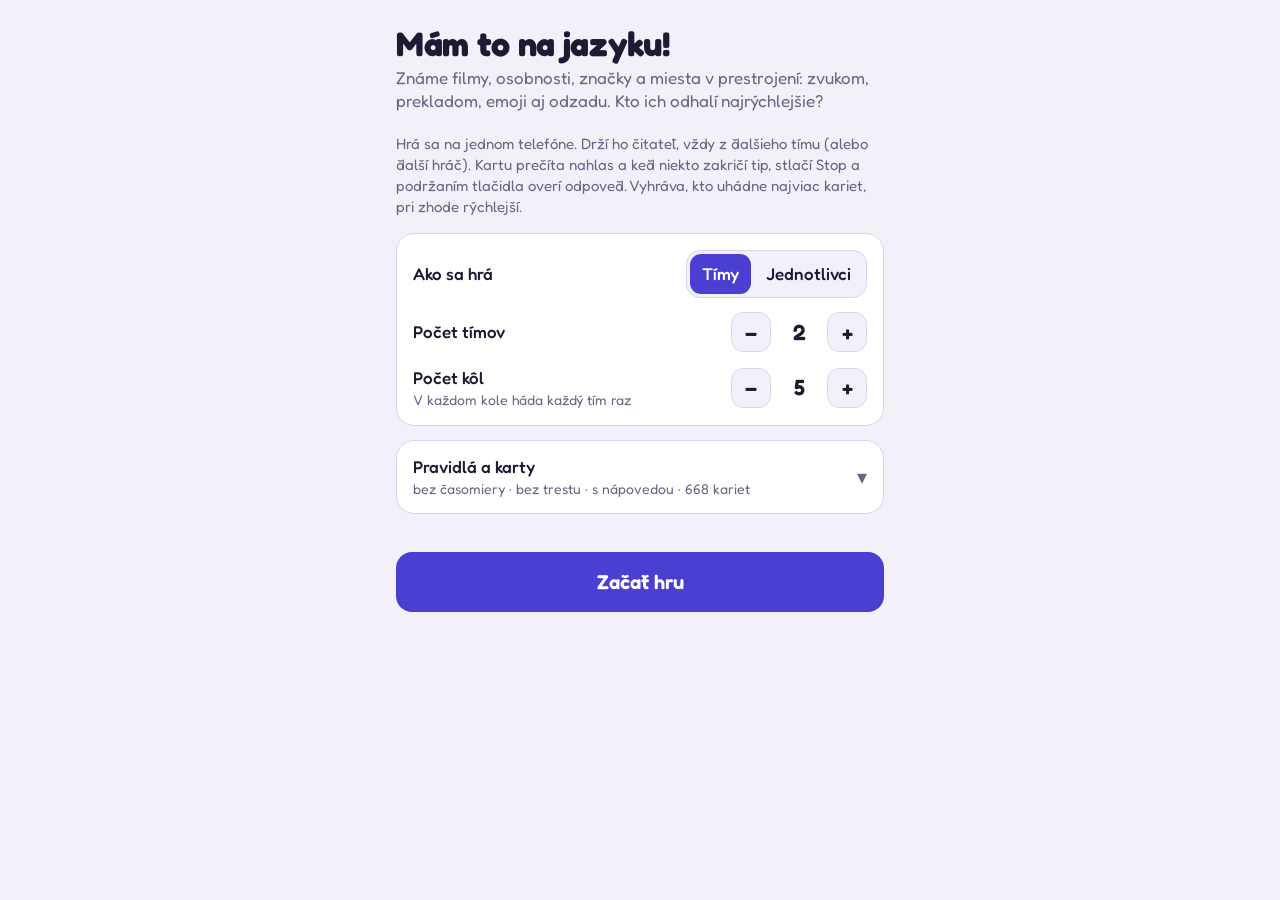
==== commit 801ed24a: "feat: keep phrase and hint visible while guessing, no timer or penalty by default - hint stays under" ====
--- a/index.html
+++ b/index.html
@@ -102,7 +102,7 @@
     <div class="row">
       <div class="lbl">Trest za zlý tip<small>sekundy pripočítané k času</small></div>
       <div class="step" data-key="pen" data-min="0" data-max="30" data-inc="1">
-        <button type="button" data-d="-1" aria-label="Menej">−</button><output>3</output><button type="button" data-d="1" aria-label="Viac">+</button>
+        <button type="button" data-d="-1" aria-label="Menej">−</button><output>0</output><button type="button" data-d="1" aria-label="Viac">+</button>
       </div>
     </div>
   </div>
--- a/css/styles.css
+++ b/css/styles.css
@@ -118,7 +118,7 @@
 .card .main{font-size:clamp(34px,10.5vw,52px);font-weight:700;line-height:1.08;overflow-wrap:anywhere}
 .card .main.long{font-size:clamp(24px,7vw,32px);font-weight:600;line-height:1.2}
 .card .main.q{font-size:110px;opacity:.5}
-.card .sub{font-size:18px;opacity:.9}
+.card .sub{font-size:18px;opacity:.9;white-space:pre-line}
 .card .tm{width:100%;min-height:58px}
 .card .tm .num{font-size:30px;font-weight:700;line-height:1}
 .card .tm .bar{height:8px;border-radius:99px;background:rgba(255,255,255,.28);margin-top:8px;overflow:hidden}
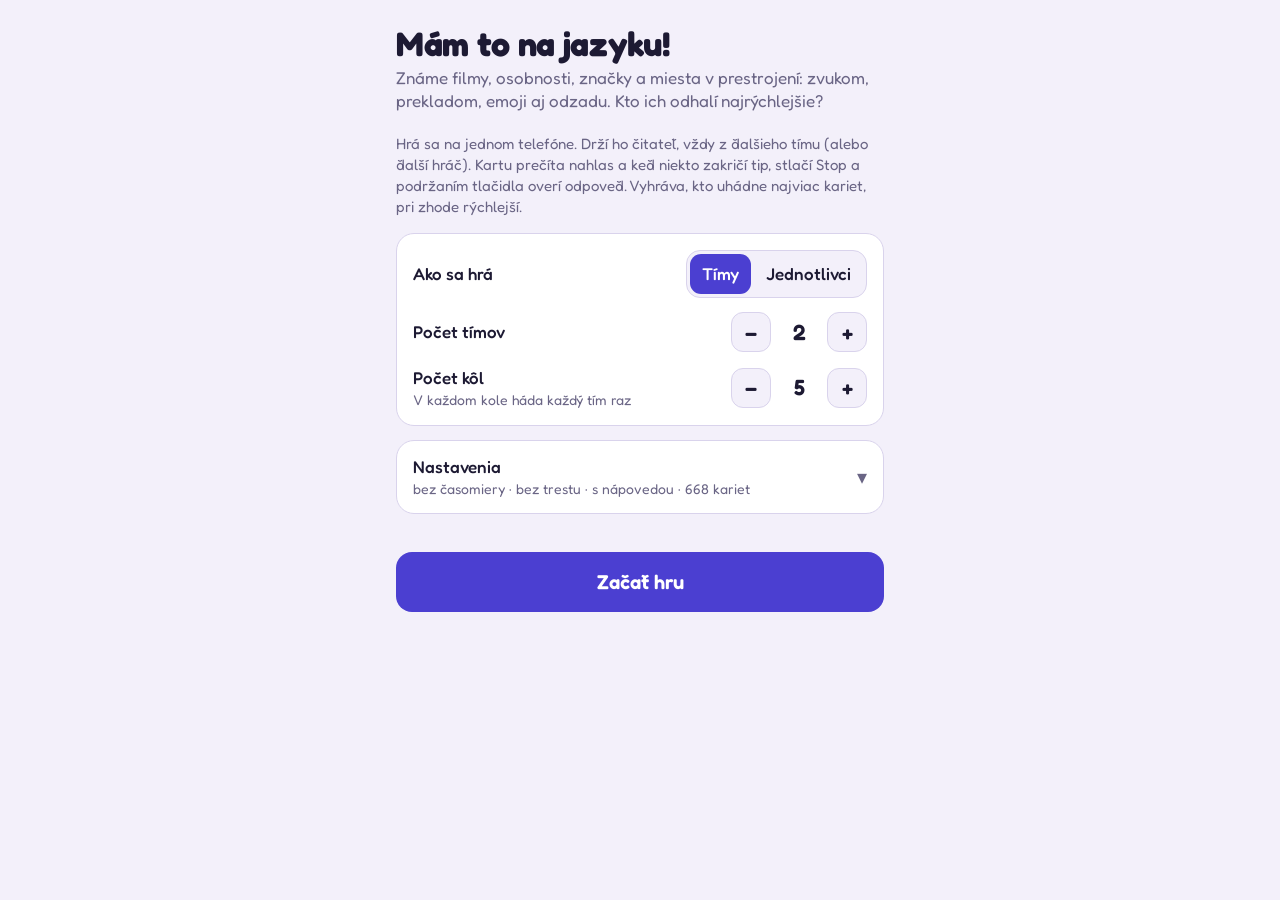
==== commit 2dbc7d44: "feat: optional team and player names, rename rules section to settings - name inputs for each team/p" ====
--- a/index.html
+++ b/index.html
@@ -50,7 +50,12 @@
   </div>
 
   <details class="more" id="more">
-  <summary><span class="lbl">Pravidlá a karty<small id="moreSum"></small></span></summary>
+  <summary><span class="lbl">Nastavenia<small id="moreSum"></small></span></summary>
+
+  <div class="panel">
+    <div class="lbl" id="namesLbl">Mená tímov<small>Voliteľné. Prázdne políčko = číslo</small></div>
+    <div class="names" id="names"></div>
+  </div>
 
   <div class="panel">
     <div class="row">
--- a/css/styles.css
+++ b/css/styles.css
@@ -90,6 +90,14 @@
 .turn .side .lab{font-size:20px;font-weight:700;line-height:1.1}
 .turn .side .lab small{display:block;font-size:13px;font-weight:500;color:var(--muted);text-transform:uppercase;letter-spacing:.04em}
 .turn .side.r{text-align:right}
+.turn .side{flex:1 1 0;min-width:0}
+.turn .side.r{justify-content:flex-end}
+.turn .side .lab{min-width:0}
+.turn .side .lab span{display:block;overflow:hidden;text-overflow:ellipsis;white-space:nowrap}
+.names{display:grid;gap:8px;margin-top:10px}
+.names label{display:flex;align-items:center;gap:10px}
+.names input{flex:1;min-width:0;font:inherit;padding:10px 12px;border-radius:12px;border:1.5px solid var(--border);background:var(--bg);color:var(--fg)}
+.names .dot{width:34px;height:34px;font-size:17px}
 
 .stage{perspective:1200px;margin-bottom:4px}
 .card{
@@ -134,6 +142,7 @@
 .pc{flex:0 0 auto;min-width:82px;background:var(--surface);border:2px solid var(--border);border-radius:14px;padding:8px 10px;text-align:center}
 .pc.now{border-color:var(--accent)}
 .pc .dot{width:30px;height:30px;font-size:16px;margin:0 auto 4px}
+.pc .nm{display:block;max-width:110px;overflow:hidden;text-overflow:ellipsis;white-space:nowrap;font-size:14px}
 .pc span{display:block;font-size:13px;color:var(--muted)}
 .hintline{text-align:center;color:var(--muted);margin:0 0 4px;font-size:15px}
 .toast{text-align:center;color:var(--muted);font-size:14px;min-height:20px}
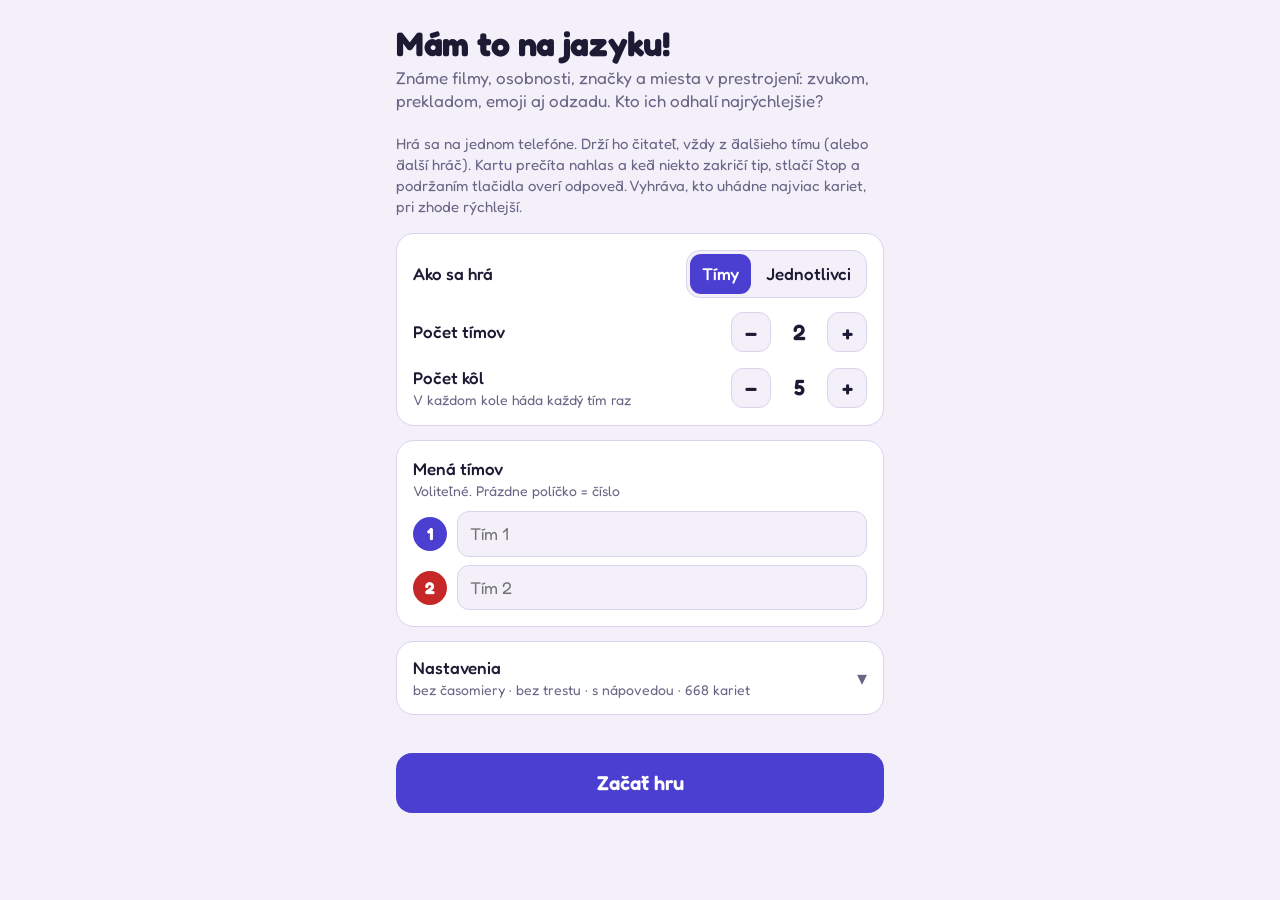
==== commit c624aca2: "fix: show name inputs directly on the setup screen instead of inside collapsed settings" ====
--- a/index.html
+++ b/index.html
@@ -49,13 +49,14 @@
     </div>
   </div>
 
+  <div class="panel">
+    <div class="lbl" id="namesLbl">Mená tímov<small>Voliteľné. Prázdne políčko = číslo</small></div>
+    <div class="names" id="names"></div>
+  </div>
+
   <details class="more" id="more">
   <summary><span class="lbl">Nastavenia<small id="moreSum"></small></span></summary>
 
-  <div class="panel">
-    <div class="lbl" id="namesLbl">Mená tímov<small>Voliteľné. Prázdne políčko = číslo</small></div>
-    <div class="names" id="names"></div>
-  </div>
 
   <div class="panel">
     <div class="row">
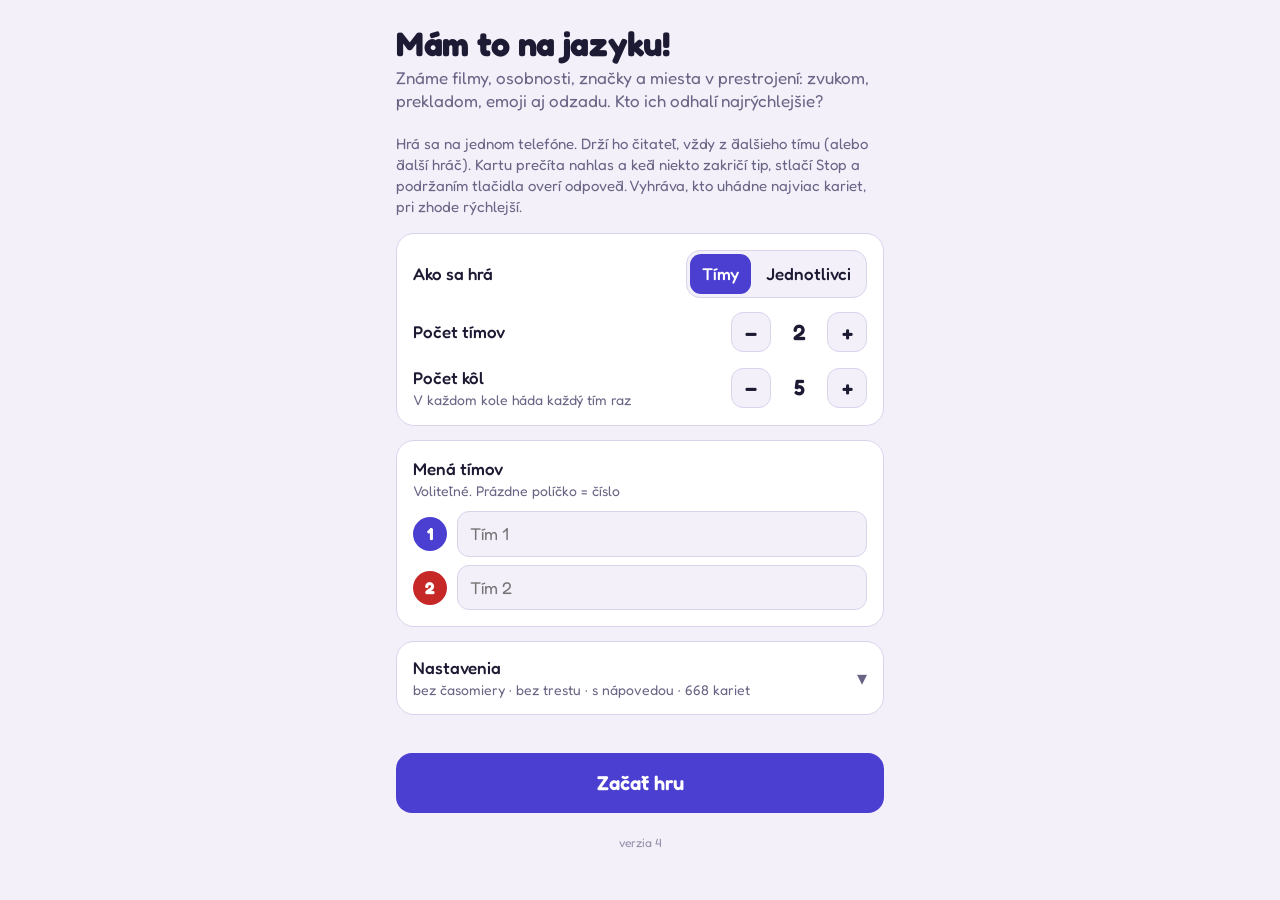
==== commit d875889f: "build: add VERSION file and bump script for cache-busting asset URLs - index.html loads CSS/JS with " ====
--- a/index.html
+++ b/index.html
@@ -15,7 +15,7 @@
 <meta name="apple-mobile-web-app-status-bar-style" content="default">
 <meta name="apple-mobile-web-app-title" content="Na jazyku">
 <link href="https://fonts.googleapis.com/css2?family=Fredoka:wght@400;500;600;700&display=swap" rel="stylesheet">
-<link rel="stylesheet" href="css/styles.css">
+<link rel="stylesheet" href="css/styles.css?v=4">
 </head>
 <body>
 <div class="wrap">
@@ -129,6 +129,7 @@
       <button class="btn ghost hidden" id="resumeBtn">Pokračovať v rozohranej hre</button>
     </div>
   </div>
+  <p class="ver">verzia <span id="appVersion">4</span></p>
 </section>
 
 <!-- PREHĽAD KARIET -->
@@ -200,18 +201,26 @@
 
 </div>
 
-<script src="js/config.js"></script>
-<script src="js/cards/phonetic.js"></script>
-<script src="js/cards/translations.js"></script>
-<script src="js/cards/slang.js"></script>
-<script src="js/cards/descriptions.js"></script>
-<script src="js/cards/emoji.js"></script>
-<script src="js/cards/reversed.js"></script>
-<script src="js/cards/rebus.js"></script>
-<script src="js/app.js"></script>
+<script src="js/config.js?v=4"></script>
+<script src="js/cards/phonetic.js?v=4"></script>
+<script src="js/cards/translations.js?v=4"></script>
+<script src="js/cards/slang.js?v=4"></script>
+<script src="js/cards/descriptions.js?v=4"></script>
+<script src="js/cards/emoji.js?v=4"></script>
+<script src="js/cards/reversed.js?v=4"></script>
+<script src="js/cards/rebus.js?v=4"></script>
+<script src="js/app.js?v=4"></script>
 <script>
 if("serviceWorker" in navigator){
   window.addEventListener("load", function(){ navigator.serviceWorker.register("sw.js").catch(function(){}); });
+  // keď sa nainštaluje nová verzia, načítaj stránku znova (nie počas rozohraného kola)
+  var hadController = !!navigator.serviceWorker.controller, reloaded = false;
+  navigator.serviceWorker.addEventListener("controllerchange", function(){
+    if(!hadController || reloaded) return;
+    var g = document.getElementById("game");
+    if(g && !g.classList.contains("hidden")) return;
+    reloaded = true; location.reload();
+  });
 }
 </script>
 </body>
--- a/css/styles.css
+++ b/css/styles.css
@@ -183,5 +183,6 @@
 .eform .save{background:var(--accent);color:var(--accent-fg)}
 .eform .cancel{background:var(--bg);border:1.5px solid var(--border)}
 
+.ver{text-align:center;color:var(--muted);font-size:12px;margin:10px 0 0;opacity:.7}
 .hidden{display:none!important}
 @media (prefers-reduced-motion: reduce){.card{transition:none} #actions > *{animation:none}}
